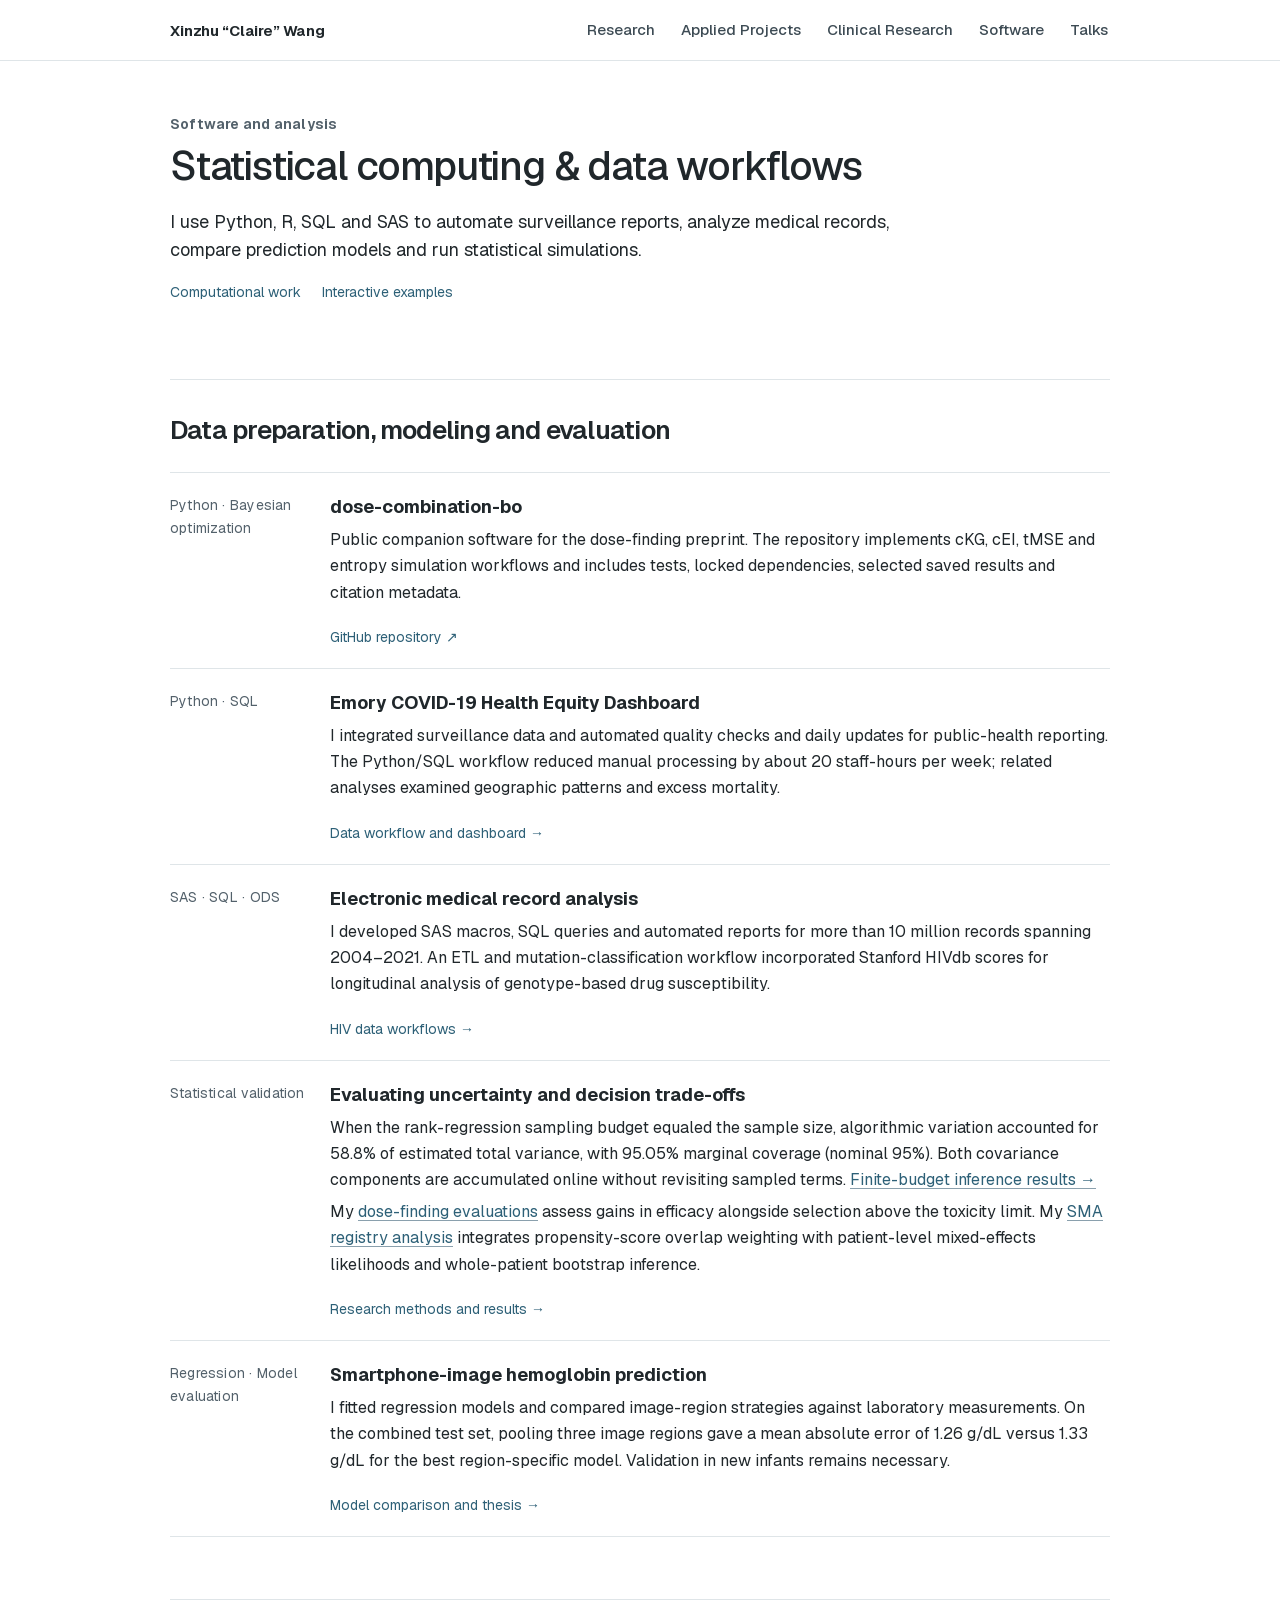
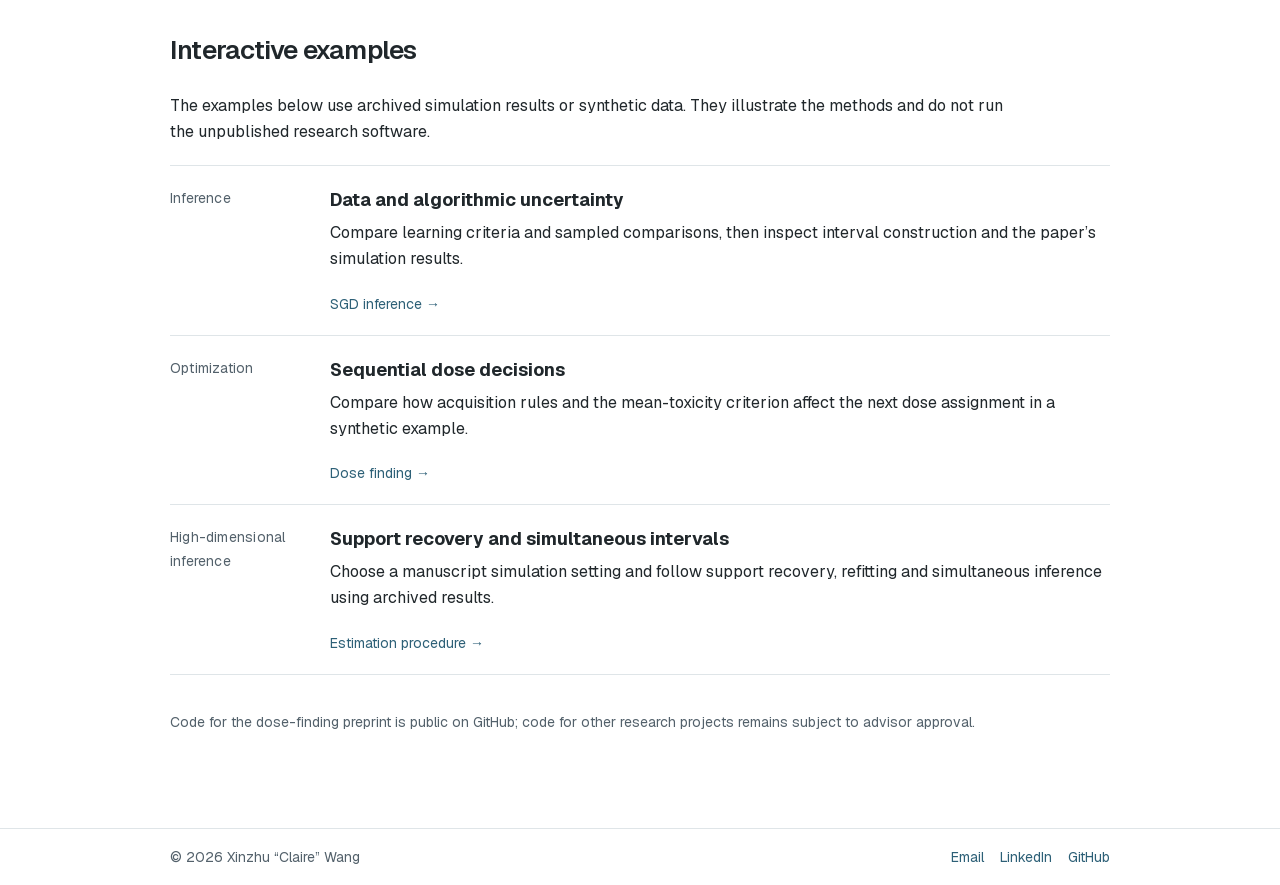
==== code/index.html @ f8a1f7a9 "Limit unpublished SMA page to public methods and clinical context" ====
<!DOCTYPE html><!-- Generated from claire-wang-portfolio. --><html lang="en"><head><meta charSet="utf-8"/><meta name="viewport" content="width=device-width, initial-scale=1"/><link rel="stylesheet" href="/_next/static/css/index.CleUNQ1E.css" data-rsc-css-href="/_next/static/css/index.CleUNQ1E.css" data-precedence="vite-rsc/importer-resources"/><link rel="modulepreload" fetchPriority="low" href="/_next/static/chunks/index-BdGzR8lv.js"/><script src="/_next/static/chunks/rolldown-runtime-C60lm6uB.js" type="module" async=""></script><script src="/_next/static/chunks/framework-BgSIrAUN.js" type="module" async=""></script><link rel="modulepreload" href="/_next/static/chunks/layout-segment-context-CLjcvvdc.js" crossorigin=""/><title>Statistical Computing &amp; Data Workflows | Xinzhu Claire Wang</title><meta name="description" content="Python/SQL data automation, simulation studies, predictive modeling and interactive research explanations by Xinzhu Wang (Claire)."/><meta name="keywords" content="statistical learning,computational statistics,uncertainty quantification,stochastic optimization,high-dimensional inference,data science"/><meta name="author" content="Xinzhu Claire Wang"/><link rel="author" href="https://clairexinzhuwang.github.io/"/><meta name="robots" content="index, follow"/><meta name="googlebot" content="index, follow"/><meta property="og:title" content="Statistical Computing &amp; Data Workflows | Xinzhu Claire Wang"/><meta property="og:description" content="Python/SQL data automation, simulation studies, predictive modeling and interactive research explanations by Xinzhu Wang (Claire)."/><meta name="twitter:card" content="summary"/><meta name="twitter:title" content="Statistical Computing &amp; Data Workflows | Xinzhu Claire Wang"/><meta name="twitter:description" content="Python/SQL data automation, simulation studies, predictive modeling and interactive research explanations by Xinzhu Wang (Claire)."/><link rel="canonical" href="https://clairexinzhuwang.github.io/code/"/><script>Object.assign(((self[Symbol.for("vinext.navigationRuntime")]??={bootstrap:{routeManifest:null},functions:{}}).bootstrap.rsc??={rsc:[]}),{params:{},nav:{"pathname":"/code","searchParams":[]}})</script><link rel="modulepreload" href="/_next/static/chunks/index-BdGzR8lv.js" />
<link rel="preload" href="/_next/static/_vinext_fonts/geist-8ac0455e797f/geist-98bbbccb.woff2" as="font" type="font/woff2" crossorigin />
<link rel="preload" href="/_next/static/_vinext_fonts/geist-mono-00e989178794/geist-mono-013b2f2f.woff2" as="font" type="font/woff2" crossorigin />
<style data-vinext-fonts>/* cyrillic-ext */
@font-face {
  font-family: 'Geist';
  font-style: normal;
  font-weight: 100 900;
  font-display: swap;
  src: url(/_next/static/_vinext_fonts/geist-8ac0455e797f/geist-ff2310f5.woff2) format('woff2');
  unicode-range: U+0460-052F, U+1C80-1C8A, U+20B4, U+2DE0-2DFF, U+A640-A69F, U+FE2E-FE2F;
}
/* cyrillic */
@font-face {
  font-family: 'Geist';
  font-style: normal;
  font-weight: 100 900;
  font-display: swap;
  src: url(/_next/static/_vinext_fonts/geist-8ac0455e797f/geist-875ccdd4.woff2) format('woff2');
  unicode-range: U+0301, U+0400-045F, U+0490-0491, U+04B0-04B1, U+2116;
}
/* vietnamese */
@font-face {
  font-family: 'Geist';
  font-style: normal;
  font-weight: 100 900;
  font-display: swap;
  src: url(/_next/static/_vinext_fonts/geist-8ac0455e797f/geist-52306abf.woff2) format('woff2');
  unicode-range: U+0102-0103, U+0110-0111, U+0128-0129, U+0168-0169, U+01A0-01A1, U+01AF-01B0, U+0300-0301, U+0303-0304, U+0308-0309, U+0323, U+0329, U+1EA0-1EF9, U+20AB;
}
/* latin-ext */
@font-face {
  font-family: 'Geist';
  font-style: normal;
  font-weight: 100 900;
  font-display: swap;
  src: url(/_next/static/_vinext_fonts/geist-8ac0455e797f/geist-001175b1.woff2) format('woff2');
  unicode-range: U+0100-02BA, U+02BD-02C5, U+02C7-02CC, U+02CE-02D7, U+02DD-02FF, U+0304, U+0308, U+0329, U+1D00-1DBF, U+1E00-1E9F, U+1EF2-1EFF, U+2020, U+20A0-20AB, U+20AD-20C0, U+2113, U+2C60-2C7F, U+A720-A7FF;
}
/* latin */
@font-face {
  font-family: 'Geist';
  font-style: normal;
  font-weight: 100 900;
  font-display: swap;
  src: url(/_next/static/_vinext_fonts/geist-8ac0455e797f/geist-98bbbccb.woff2) format('woff2');
  unicode-range: U+0000-00FF, U+0131, U+0152-0153, U+02BB-02BC, U+02C6, U+02DA, U+02DC, U+0304, U+0308, U+0329, U+2000-206F, U+20AC, U+2122, U+2191, U+2193, U+2212, U+2215, U+FEFF, U+FFFD;
}

@font-face {
  font-family: 'Geist Fallback';
  src: local("Arial");
  ascent-override: 95.94%;
  descent-override: 28.16%;
  line-gap-override: 0.00%;
  size-adjust: 104.76%;
}

.__font_geist_19ysh9d { font-family: 'Geist', 'Geist Fallback'; font-style: normal; }

.__variable_geist_19ysh9d { --font-geist-sans: 'Geist', 'Geist Fallback'; }

/* cyrillic-ext */
@font-face {
  font-family: 'Geist Mono';
  font-style: normal;
  font-weight: 100 900;
  font-display: swap;
  src: url(/_next/static/_vinext_fonts/geist-mono-00e989178794/geist-mono-f6b33328.woff2) format('woff2');
  unicode-range: U+0460-052F, U+1C80-1C8A, U+20B4, U+2DE0-2DFF, U+A640-A69F, U+FE2E-FE2F;
}
/* cyrillic */
@font-face {
  font-family: 'Geist Mono';
  font-style: normal;
  font-weight: 100 900;
  font-display: swap;
  src: url(/_next/static/_vinext_fonts/geist-mono-00e989178794/geist-mono-44e03052.woff2) format('woff2');
  unicode-range: U+0301, U+0400-045F, U+0490-0491, U+04B0-04B1, U+2116;
}
/* symbols2 */
@font-face {
  font-family: 'Geist Mono';
  font-style: normal;
  font-weight: 100 900;
  font-display: swap;
  src: url(/_next/static/_vinext_fonts/geist-mono-00e989178794/geist-mono-0638449e.woff2) format('woff2');
  unicode-range: U+2000-2001, U+2004-2008, U+200A, U+23B8-23BD, U+2500-259F;
}
/* vietnamese */
@font-face {
  font-family: 'Geist Mono';
  font-style: normal;
  font-weight: 100 900;
  font-display: swap;
  src: url(/_next/static/_vinext_fonts/geist-mono-00e989178794/geist-mono-971fb274.woff2) format('woff2');
  unicode-range: U+0102-0103, U+0110-0111, U+0128-0129, U+0168-0169, U+01A0-01A1, U+01AF-01B0, U+0300-0301, U+0303-0304, U+0308-0309, U+0323, U+0329, U+1EA0-1EF9, U+20AB;
}
/* latin-ext */
@font-face {
  font-family: 'Geist Mono';
  font-style: normal;
  font-weight: 100 900;
  font-display: swap;
  src: url(/_next/static/_vinext_fonts/geist-mono-00e989178794/geist-mono-44745446.woff2) format('woff2');
  unicode-range: U+0100-02BA, U+02BD-02C5, U+02C7-02CC, U+02CE-02D7, U+02DD-02FF, U+0304, U+0308, U+0329, U+1D00-1DBF, U+1E00-1E9F, U+1EF2-1EFF, U+2020, U+20A0-20AB, U+20AD-20C0, U+2113, U+2C60-2C7F, U+A720-A7FF;
}
/* latin */
@font-face {
  font-family: 'Geist Mono';
  font-style: normal;
  font-weight: 100 900;
  font-display: swap;
  src: url(/_next/static/_vinext_fonts/geist-mono-00e989178794/geist-mono-013b2f2f.woff2) format('woff2');
  unicode-range: U+0000-00FF, U+0131, U+0152-0153, U+02BB-02BC, U+02C6, U+02DA, U+02DC, U+0304, U+0308, U+0329, U+2000-206F, U+20AC, U+2122, U+2191, U+2193, U+2212, U+2215, U+FEFF, U+FFFD;
}

@font-face {
  font-family: 'Geist Mono Fallback';
  src: local("Arial");
  ascent-override: 74.67%;
  descent-override: 21.92%;
  line-gap-override: 0.00%;
  size-adjust: 134.59%;
}

.__font_geist_mono_1001rt9 { font-family: 'Geist Mono', 'Geist Mono Fallback'; font-style: normal; }

.__variable_geist_mono_1001rt9 { --font-geist-mono: 'Geist Mono', 'Geist Mono Fallback'; }
</style>
</head><body class="__variable_geist_19ysh9d __variable_geist_mono_1001rt9 antialiased"><header class="site-header"><div class="header-inner"><a class="site-name" href="/" aria-label="Xinzhu Claire Wang, home">Xinzhu “Claire” Wang</a><nav class="desktop-nav" aria-label="Primary navigation"><a href="/research">Research</a><a href="/product">Applied Projects</a><a href="/health">Clinical Research</a><a href="/code">Software</a><a href="/talks">Talks</a></nav><details class="mobile-menu"><summary>Menu</summary><nav aria-label="Mobile navigation"><a href="/research">Research</a><a href="/product">Applied Projects</a><a href="/health">Clinical Research</a><a href="/code">Software</a><a href="/talks">Talks</a></nav></details></div></header><main class="page software-page"><header class="page-intro"><p class="eyebrow">Software and analysis</p><h1>Statistical computing &amp; data workflows</h1><div class="page-deck"><p>I use Python, R, SQL and SAS to automate surveillance reports, analyze medical records, compare prediction models and run statistical simulations.</p><div class="inline-links"><a href="#computational-work">Computational work</a><a href="#interactive-research">Interactive examples</a></div></div></header><section class="section" id="computational-work"><div class="section-heading"><div><h2>Data preparation, modeling and evaluation</h2></div></div><div class="artifact-list"><article class="artifact-item"><p class="artifact-type">Python · Bayesian optimization</p><div><h3>dose-combination-bo</h3><p>Public companion software for the dose-finding preprint. The repository implements cKG, cEI, tMSE and entropy simulation workflows and includes tests, locked dependencies, selected saved results and citation metadata.</p></div><a href="https://github.com/clairexinzhuwang/dose-combination-bo" target="_blank" rel="noreferrer">GitHub repository ↗</a></article><article class="artifact-item"><p class="artifact-type">Python · SQL</p><div><h3>Emory COVID-19 Health Equity Dashboard</h3><p>I integrated surveillance data and automated quality checks and daily updates for public-health reporting. The Python/SQL workflow reduced manual processing by about 20 staff-hours per week; related analyses examined geographic patterns and excess mortality.</p></div><a href="/product#data-workflows">Data workflow and dashboard →</a></article><article class="artifact-item"><p class="artifact-type">SAS · SQL · ODS</p><div><h3>Electronic medical record analysis</h3><p>I developed SAS macros, SQL queries and automated reports for more than 10 million records spanning 2004–2021. An ETL and mutation-classification workflow incorporated Stanford HIVdb scores for longitudinal analysis of genotype-based drug susceptibility.</p></div><a href="/product#hiv-records">HIV data workflows →</a></article><article class="artifact-item"><p class="artifact-type">Statistical validation</p><div><h3>Evaluating uncertainty and decision trade-offs</h3><p>When the rank-regression sampling budget equaled the sample size, algorithmic variation accounted for 58.8% of estimated total variance, with 95.05% marginal coverage (nominal 95%). Both covariance components are accumulated online without revisiting sampled terms. <a href="/research/computation-aware-inference#budget-results">Finite-budget inference results →</a></p><p>My <a href="/research/bayesian-dose-finding">dose-finding evaluations</a> assess gains in efficacy alongside selection above the toxicity limit. My <a href="/research/sma-treatment-comparisons">SMA registry analysis</a> integrates propensity-score overlap weighting with patient-level mixed-effects likelihoods and whole-patient bootstrap inference.</p></div><a href="/research">Research methods and results →</a></article><article class="artifact-item"><p class="artifact-type">Regression · Model evaluation</p><div><h3>Smartphone-image hemoglobin prediction</h3><p>I fitted regression models and compared image-region strategies against laboratory measurements. On the combined test set, pooling three image regions gave a mean absolute error of 1.26 g/dL versus 1.33 g/dL for the best region-specific model. Validation in new infants remains necessary.</p></div><a href="/product#modeling">Model comparison and thesis →</a></article></div></section><section class="section" id="interactive-research"><div class="section-heading"><div><h2>Interactive examples</h2></div></div><p>The examples below use archived simulation results or synthetic data. They illustrate the methods and do not run the unpublished research software.</p><div class="artifact-list"><article class="artifact-item"><p class="artifact-type">Inference</p><div><h3>Data and algorithmic uncertainty</h3><p>Compare learning criteria and sampled comparisons, then inspect interval construction and the paper’s simulation results.</p></div><a href="/research/computation-aware-inference#walkthrough">SGD inference →</a></article><article class="artifact-item"><p class="artifact-type">Optimization</p><div><h3>Sequential dose decisions</h3><p>Compare how acquisition rules and the mean-toxicity criterion affect the next dose assignment in a synthetic example.</p></div><a href="/research/bayesian-dose-finding#decisions">Dose finding →</a></article><article class="artifact-item"><p class="artifact-type">High-dimensional inference</p><div><h3>Support recovery and simultaneous intervals</h3><p>Choose a manuscript simulation setting and follow support recovery, refitting and simultaneous inference using archived results.</p></div><a href="/research/high-dimensional-inference#walkthrough">Estimation procedure →</a></article></div></section><p class="availability-note">Code for the dose-finding preprint is public on GitHub; code for other research projects remains subject to advisor approval.</p></main><footer><div class="footer-inner"><span>© 2026 Xinzhu “Claire” Wang</span><span class="footer-links"><a href="mailto:xinzhu_wang@urmc.rochester.edu">Email</a><a href="https://www.linkedin.com/in/xinzhu-w-961035158/" target="_blank" rel="noreferrer">LinkedIn</a><a href="https://github.com/clairexinzhuwang" target="_blank" rel="noreferrer">GitHub</a></span></div></footer><script type="module" src="/_next/static/chunks/index-BdGzR8lv.js" id="_R_" async=""></script><script>((self[Symbol.for("vinext.navigationRuntime")]??={bootstrap:{routeManifest:null},functions:{}}).bootstrap.rsc??={rsc:[]}).rsc.push("2:I[\"8c0f216c4604\",[],\"Children\",1]\n")</script><script>((self[Symbol.for("vinext.navigationRuntime")]??={bootstrap:{routeManifest:null},functions:{}}).bootstrap.rsc??={rsc:[]}).rsc.push("3:I[\"593f344dc510\",[],\"GlobalErrorBoundary\",1]\n")</script><script>((self[Symbol.for("vinext.navigationRuntime")]??={bootstrap:{routeManifest:null},functions:{}}).bootstrap.rsc??={rsc:[]}).rsc.push("4:I[\"0b874ad30386\",[],\"default\",1]\n")</script><script>((self[Symbol.for("vinext.navigationRuntime")]??={bootstrap:{routeManifest:null},functions:{}}).bootstrap.rsc??={rsc:[]}).rsc.push("5:I[\"593f344dc510\",[],\"ErrorBoundary\",1]\n")</script><script>((self[Symbol.for("vinext.navigationRuntime")]??={bootstrap:{routeManifest:null},functions:{}}).bootstrap.rsc??={rsc:[]}).rsc.push("6:I[\"15c18cfaeeff\",[],\"LayoutSegmentProvider\",1]\n")</script><script>((self[Symbol.for("vinext.navigationRuntime")]??={bootstrap:{routeManifest:null},functions:{}}).bootstrap.rsc??={rsc:[]}).rsc.push("7:I[\"8c0f216c4604\",[],\"Slot\",1]\n")</script><script>((self[Symbol.for("vinext.navigationRuntime")]??={bootstrap:{routeManifest:null},functions:{}}).bootstrap.rsc??={rsc:[]}).rsc.push("8:I[\"9276801271d6\",[],\"AppRouterScrollTarget\",1]\n")</script><script>((self[Symbol.for("vinext.navigationRuntime")]??={bootstrap:{routeManifest:null},functions:{}}).bootstrap.rsc??={rsc:[]}).rsc.push("9:I[\"593f344dc510\",[],\"RedirectBoundary\",1]\n")</script><script>((self[Symbol.for("vinext.navigationRuntime")]??={bootstrap:{routeManifest:null},functions:{}}).bootstrap.rsc??={rsc:[]}).rsc.push(":HL[\"/_next/static/css/index.CleUNQ1E.css\",\"style\"     ]\n")</script><script>((self[Symbol.for("vinext.navigationRuntime")]??={bootstrap:{routeManifest:null},functions:{}}).bootstrap.rsc??={rsc:[]}).rsc.push("0:{\"__route\":\"route:/code\",\"__interceptionContext\":null,\"__layoutIds\":[\"layout:/\"],\"__rootLayout\":\"/\",\"__sourcePage\":\"/code/page\",\"page:/code\":\"$L1\",\"layout:/\":[[[[\"$\",\"link\",\"css:/_next/static/css/index.CleUNQ1E.css\",{\"rel\":\"stylesheet\",\"precedence\":\"vite-rsc/importer-resources\",\"href\":\"/_next/static/css/index.CleUNQ1E.css\",\"data-rsc-css-href\":\"/_next/static/css/index.CleUNQ1E.css\"}],\"$undefined\"],[\"$\",\"html\",null,{\"lang\":\"en\",\"children\":[\"$\",\"body\",null,{\"className\":\"__variable_geist_19ysh9d __variable_geist_mono_1001rt9 antialiased\",\"children\":[[\"$\",\"header\",null,{\"className\":\"site-header\",\"children\":[\"$\",\"div\",null,{\"className\":\"header-inner\",\"children\":[[\"$\",\"a\",null,{\"className\":\"site-name\",\"href\":\"/\",\"aria-label\":\"Xinzhu Claire Wang, home\",\"children\":\"Xinzhu “Claire” Wang\"}],[\"$\",\"nav\",null,{\"className\":\"desktop-nav\",\"aria-label\":\"Primary navigation\",\"children\":[[\"$\",\"a\",\"/research\",{\"href\":\"/research\",\"children\":\"Research\"}],[\"$\",\"a\",\"/product\",{\"href\":\"/product\",\"children\":\"Applied Projects\"}],[\"$\",\"a\",\"/health\",{\"href\":\"/health\",\"children\":\"Clinical Research\"}],[\"$\",\"a\",\"/code\",{\"href\":\"/code\",\"children\":\"Software\"}],[\"$\",\"a\",\"/talks\",{\"href\":\"/talks\",\"children\":\"Talks\"}]]}],[\"$\",\"details\",null,{\"className\":\"mobile-menu\",\"children\":[[\"$\",\"summary\",null,{\"children\":\"Menu\"}],[\"$\",\"nav\",null,{\"aria-label\":\"Mobile navigation\",\"children\":[[\"$\",\"a\",\"/research\",{\"href\":\"/research\",\"children\":\"Research\"}],[\"$\",\"a\",\"/product\",{\"href\":\"/product\",\"children\":\"Applied Projects\"}],[\"$\",\"a\",\"/health\",{\"href\":\"/health\",\"children\":\"Clinical Research\"}],[\"$\",\"a\",\"/code\",{\"href\":\"/code\",\"children\":\"Software\"}],[\"$\",\"a\",\"/talks\",{\"href\":\"/talks\",\"children\":\"Talks\"}]]}]]}]]}]}],[\"$\",\"$L2\",null,{}],[\"$\",\"footer\",null,{\"children\":[\"$\",\"div\",null,{\"className\":\"footer-inner\",\"children\":[[\"$\",\"span\",null,{\"children\":\"© 2026 Xinzhu “Claire” Wang\"}],[\"$\",\"span\",null,{\"className\":\"footer-links\",\"children\":[[\"$\",\"a\",null,{\"href\":\"mailto:xinzhu_wang@urmc.rochester.edu\",\"children\":\"Email\"}],[\"$\",\"a\",null,{\"href\":\"https://www.linkedin.com/in/xinzhu-w-961035158/\",\"target\":\"_blank\",\"rel\":\"noreferrer\",\"children\":\"LinkedIn\"}],[\"$\",\"a\",null,{\"href\":\"https://github.com/clairexinzhuwang\",\"target\":\"_blank\",\"rel\":\"noreferrer\",\"children\":\"GitHub\"}]]}]]}]}]]}]}]],null],\"route:/code\":[[[\"$\",\"meta\",null,{\"charSet\":\"utf-8\"}],[[\"$\",\"title\",\"0\",{\"children\":\"Statistical Computing \u0026 Data Workflows | Xinzhu Claire Wang\"}],[\"$\",\"meta\",\"1\",{\"name\":\"description\",\"content\":\"Python/SQL data automation, simulation studies, predictive modeling and interactive research explanations by Xinzhu Wang (Claire).\"}],[\"$\",\"meta\",\"2\",{\"name\":\"keywords\",\"content\":\"statistical learning,computational statistics,uncertainty quantification,stochastic optimization,high-dimensional inference,data science\"}],[\"$\",\"meta\",\"3\",{\"name\":\"author\",\"content\":\"Xinzhu Claire Wang\"}],[\"$\",\"link\",\"4\",{\"rel\":\"author\",\"href\":\"https://clairexinzhuwang.github.io/\"}],[\"$\",\"meta\",\"5\",{\"name\":\"robots\",\"content\":\"index, follow\"}],[\"$\",\"meta\",\"6\",{\"name\":\"googlebot\",\"content\":\"index, follow\"}],[\"$\",\"meta\",\"7\",{\"property\":\"og:title\",\"content\":\"Statistical Computing \u0026 Data Workflows | Xinzhu Claire Wang\"}],[\"$\",\"meta\",\"8\",{\"property\":\"og:description\",\"content\":\"Python/SQL data automation, simulation studies, predictive modeling and interactive research explanations by Xinzhu Wang (Claire).\"}],[\"$\",\"meta\",\"9\",{\"name\":\"twitter:card\",\"content\":\"summary\"}],[\"$\",\"meta\",\"10\",{\"name\":\"twitter:title\",\"content\":\"Statistical Computing \u0026 Data Workflows | Xinzhu Claire Wang\"}],[\"$\",\"meta\",\"11\",{\"name\":\"twitter:description\",\"content\":\"Python/SQL data automation, simulation studies, predictive modeling and interactive research explanations by Xinzhu Wang (Claire).\"}],[\"$\",\"link\",\"12\",{\"rel\":\"canonical\",\"href\":\"https://clairexinzhuwang.github.io/code/\"}]],[[\"$\",\"meta\",\"0\",{\"name\":\"viewport\",\"content\":\"width=device-width, initial-scale=1\"}]]],[\"$\",\"$L3\",null,{\"fallback\":\"$4\",\"children\":[\"$\",\"$L5\",null,{\"fallback\":\"$4\",\"children\":[\"$\",\"$L6\",null,{\"providerId\":\"layout:/\",\"segmentMap\":{\"children\":[\"code\"]},\"children\":[\"$\",\"$L7\",null,{\"id\":\"layout:/\",\"parallelSlots\":\"$undefined\",\"children\":[\"$\",\"$L8\",null,{\"children\":[\"$\",\"$L9\",null,{\"children\":[[\"$\",\"$L6\",null,{\"providerId\":\"page:/code\",\"segmentMap\":{\"children\":[\"__PAGE__\"]},\"children\":[\"$\",\"$L7\",null,{\"id\":\"page:/code\"}]}],null]}]}]}]}]}]}],null,null],\"__layoutFlags\":{\"layout:/\":\"s\"},\"__artifactCompatibility\":{\"schemaVersion\":1,\"graphVersion\":\"app-route-graph:4015fc74f58d3a1f\",\"deploymentVersion\":\"8379e144-f6eb-474f-819b-121df7811d24\",\"appElementsSchemaVersion\":1,\"rscPayloadSchemaVersion\":1,\"rootBoundaryId\":\"/\",\"renderEpoch\":null},\"__renderObservation\":{\"schemaVersion\":1,\"output\":{\"kind\":\"app-rsc\",\"mountedSlotsFingerprint\":null,\"renderEpoch\":null,\"rootBoundaryId\":\"/\",\"routeId\":\"route:/code\"},\"completeness\":\"partial\",\"boundaryOutcome\":{\"kind\":\"unknown\"},\"requestApis\":[{\"kind\":\"connection\",\"status\":\"unknown\"},{\"kind\":\"cookies\",\"status\":\"unknown\"},{\"kind\":\"draftMode\",\"status\":\"unknown\"},{\"kind\":\"headers\",\"status\":\"unknown\"},{\"kind\":\"params\",\"status\":\"unknown\"},{\"kind\":\"searchParams\",\"status\":\"unknown\"}],\"dynamicFetches\":[],\"cacheTags\":[\"/code\",\"_N_T_/code\",\"_N_T_/code/layout\",\"_N_T_/code/page\",\"_N_T_/layout\"],\"pathTags\":[\"/code\"],\"cacheability\":\"unknown\",\"downgrade\":{\"target\":\"freshRender\",\"reasons\":[{\"code\":\"CP_DOWNGRADE_CACHEABILITY_UNKNOWN\",\"target\":\"freshRender\"},{\"code\":\"CP_DOWNGRADE_INCOMPLETE_OBSERVATION\",\"completeness\":\"partial\",\"target\":\"freshRender\"},{\"code\":\"CP_DOWNGRADE_UNKNOWN_REQUEST_API\",\"requestApi\":\"connection\",\"target\":\"freshRender\"},{\"code\":\"CP_DOWNGRADE_UNKNOWN_REQUEST_API\",\"requestApi\":\"cookies\",\"target\":\"freshRender\"},{\"code\":\"CP_DOWNGRADE_UNKNOWN_REQUEST_API\",\"requestApi\":\"draftMode\",\"target\":\"freshRender\"},{\"code\":\"CP_DOWNGRADE_UNKNOWN_REQUEST_API\",\"requestApi\":\"headers\",\"target\":\"freshRender\"},{\"code\":\"CP_DOWNGRADE_UNKNOWN_REQUEST_API\",\"requestApi\":\"params\",\"target\":\"freshRender\"},{\"code\":\"CP_DOWNGRADE_UNKNOWN_REQUEST_API\",\"requestApi\":\"searchParams\",\"target\":\"freshRender\"}],\"fallback\":{\"kind\":\"breakerFallback\",\"code\":\"CP_PRIVATE_DYNAMIC_DOWNGRADE\",\"mode\":\"renderFresh\",\"scope\":\"affectedOutput\",\"fields\":{\"reasonCodes\":[\"CP_DOWNGRADE_CACHEABILITY_UNKNOWN\",\"CP_DOWNGRADE_INCOMPLETE_OBSERVATION\",\"CP_DOWNGRADE_UNKNOWN_REQUEST_API\",\"CP_DOWNGRADE_UNKNOWN_REQUEST_API\",\"CP_DOWNGRADE_UNKNOWN_REQUEST_API\",\"CP_DOWNGRADE_UNKNOWN_REQUEST_API\",\"CP_DOWNGRADE_UNKNOWN_REQUEST_API\",\"CP_DOWNGRADE_UNKNOWN_REQUEST_API\"],\"target\":\"freshRender\"}},\"isPublicCacheCandidate\":false}}}\n")</script><script>((self[Symbol.for("vinext.navigationRuntime")]??={bootstrap:{routeManifest:null},functions:{}}).bootstrap.rsc??={rsc:[]}).rsc.push("1:[\"$\",\"main\",null,{\"className\":\"page software-page\",\"children\":[[\"$\",\"header\",null,{\"className\":\"page-intro\",\"children\":[[\"$\",\"p\",null,{\"className\":\"eyebrow\",\"children\":\"Software and analysis\"}],[\"$\",\"h1\",null,{\"children\":\"Statistical computing \u0026 data workflows\"}],[\"$\",\"div\",null,{\"className\":\"page-deck\",\"children\":[[\"$\",\"p\",null,{\"children\":\"I use Python, R, SQL and SAS to automate surveillance reports, analyze medical records, compare prediction models and run statistical simulations.\"}],[\"$\",\"div\",null,{\"className\":\"inline-links\",\"children\":[[\"$\",\"a\",null,{\"href\":\"#computational-work\",\"children\":\"Computational work\"}],[\"$\",\"a\",null,{\"href\":\"#interactive-research\",\"children\":\"Interactive examples\"}]]}]]}]]}],[\"$\",\"section\",null,{\"className\":\"section\",\"id\":\"computational-work\",\"children\":[[\"$\",\"div\",null,{\"className\":\"section-heading\",\"children\":[[\"$\",\"div\",null,{\"children\":[null,[\"$\",\"h2\",null,{\"children\":\"Data preparation, modeling and evaluation\"}]]}],null]}],[\"$\",\"div\",null,{\"className\":\"artifact-list\",\"children\":[[\"$\",\"article\",null,{\"className\":\"artifact-item\",\"children\":[[\"$\",\"p\",null,{\"className\":\"artifact-type\",\"children\":\"Python · Bayesian optimization\"}],[\"$\",\"div\",null,{\"children\":[[\"$\",\"h3\",null,{\"children\":\"dose-combination-bo\"}],[\"$\",\"p\",null,{\"children\":\"Public companion software for the dose-finding preprint. The repository implements cKG, cEI, tMSE and entropy simulation workflows and includes tests, locked dependencies, selected saved results and citation metadata.\"}]]}],[\"$\",\"a\",null,{\"href\":\"https://github.com/clairexinzhuwang/dose-combination-bo\",\"target\":\"_blank\",\"rel\":\"noreferrer\",\"children\":\"GitHub repository ↗\"}]]}],[\"$\",\"article\",null,{\"className\":\"artifact-item\",\"children\":[[\"$\",\"p\",null,{\"className\":\"artifact-type\",\"children\":\"Python · SQL\"}],[\"$\",\"div\",null,{\"children\":[[\"$\",\"h3\",null,{\"children\":\"Emory COVID-19 Health Equity Dashboard\"}],[\"$\",\"p\",null,{\"children\":\"I integrated surveillance data and automated quality checks and daily updates for public-health reporting. The Python/SQL workflow reduced manual processing by about 20 staff-hours per week; related analyses examined geographic patterns and excess mortality.\"}]]}],[\"$\",\"a\",null,{\"href\":\"/product#data-workflows\",\"children\":\"Data workflow and dashboard →\"}]]}],[\"$\",\"article\",null,{\"className\":\"artifact-item\",\"children\":[[\"$\",\"p\",null,{\"className\":\"artifact-type\",\"children\":\"SAS · SQL · ODS\"}],[\"$\",\"div\",null,{\"children\":[[\"$\",\"h3\",null,{\"children\":\"Electronic medical record analysis\"}],[\"$\",\"p\",null,{\"children\":\"I developed SAS macros, SQL queries and automated reports for more than 10 million records spanning 2004–2021. An ETL and mutation-classification workflow incorporated Stanford HIVdb scores for longitudinal analysis of genotype-based drug susceptibility.\"}]]}],[\"$\",\"a\",null,{\"href\":\"/product#hiv-records\",\"children\":\"HIV data workflows →\"}]]}],[\"$\",\"article\",null,{\"className\":\"artifact-item\",\"children\":[[\"$\",\"p\",null,{\"className\":\"artifact-type\",\"children\":\"Statistical validation\"}],[\"$\",\"div\",null,{\"children\":[[\"$\",\"h3\",null,{\"children\":\"Evaluating uncertainty and decision trade-offs\"}],[\"$\",\"p\",null,{\"children\":[\"When the rank-regression sampling budget equaled the sample size, algorithmic variation accounted for 58.8% of estimated total variance, with 95.05% marginal coverage (nominal 95%). Both covariance components are accumulated online without revisiting sampled terms. \",[\"$\",\"a\",null,{\"href\":\"/research/computation-aware-inference#budget-results\",\"children\":\"Finite-budget inference results →\"}]]}],[\"$\",\"p\",null,{\"children\":[\"My \",[\"$\",\"a\",null,{\"href\":\"/research/bayesian-dose-finding\",\"children\":\"dose-finding evaluations\"}],\" assess gains in efficacy alongside selection above the toxicity limit. My \",[\"$\",\"a\",null,{\"href\":\"/research/sma-treatment-comparisons\",\"children\":\"SMA registry analysis\"}],\" integrates propensity-score overlap weighting with patient-level mixed-effects likelihoods and whole-patient bootstrap inference.\"]}]]}],[\"$\",\"a\",null,{\"href\":\"/research\",\"children\":\"Research methods and results →\"}]]}],\"$La\"]}]]}],\"$Lb\",\"$Lc\"]}]\n")</script><script>((self[Symbol.for("vinext.navigationRuntime")]??={bootstrap:{routeManifest:null},functions:{}}).bootstrap.rsc??={rsc:[]}).rsc.push("a:[\"$\",\"article\",null,{\"className\":\"artifact-item\",\"children\":[[\"$\",\"p\",null,{\"className\":\"artifact-type\",\"children\":\"Regression · Model evaluation\"}],[\"$\",\"div\",null,{\"children\":[[\"$\",\"h3\",null,{\"children\":\"Smartphone-image hemoglobin prediction\"}],[\"$\",\"p\",null,{\"children\":\"I fitted regression models and compared image-region strategies against laboratory measurements. On the combined test set, pooling three image regions gave a mean absolute error of 1.26 g/dL versus 1.33 g/dL for the best region-specific model. Validation in new infants remains necessary.\"}]]}],[\"$\",\"a\",null,{\"href\":\"/product#modeling\",\"children\":\"Model comparison and thesis →\"}]]}]\n")</script><script>((self[Symbol.for("vinext.navigationRuntime")]??={bootstrap:{routeManifest:null},functions:{}}).bootstrap.rsc??={rsc:[]}).rsc.push("b:[\"$\",\"section\",null,{\"className\":\"section\",\"id\":\"interactive-research\",\"children\":[[\"$\",\"div\",null,{\"className\":\"section-heading\",\"children\":[[\"$\",\"div\",null,{\"children\":[null,[\"$\",\"h2\",null,{\"children\":\"Interactive examples\"}]]}],null]}],[\"$\",\"p\",null,{\"children\":\"The examples below use archived simulation results or synthetic data. They illustrate the methods and do not run the unpublished research software.\"}],[\"$\",\"div\",null,{\"className\":\"artifact-list\",\"children\":[[\"$\",\"article\",null,{\"className\":\"artifact-item\",\"children\":[[\"$\",\"p\",null,{\"className\":\"artifact-type\",\"children\":\"Inference\"}],[\"$\",\"div\",null,{\"children\":[[\"$\",\"h3\",null,{\"children\":\"Data and algorithmic uncertainty\"}],[\"$\",\"p\",null,{\"children\":\"Compare learning criteria and sampled comparisons, then inspect interval construction and the paper’s simulation results.\"}]]}],[\"$\",\"a\",null,{\"href\":\"/research/computation-aware-inference#walkthrough\",\"children\":\"SGD inference →\"}]]}],[\"$\",\"article\",null,{\"className\":\"artifact-item\",\"children\":[[\"$\",\"p\",null,{\"className\":\"artifact-type\",\"children\":\"Optimization\"}],[\"$\",\"div\",null,{\"children\":[[\"$\",\"h3\",null,{\"children\":\"Sequential dose decisions\"}],[\"$\",\"p\",null,{\"children\":\"Compare how acquisition rules and the mean-toxicity criterion affect the next dose assignment in a synthetic example.\"}]]}],[\"$\",\"a\",null,{\"href\":\"/research/bayesian-dose-finding#decisions\",\"children\":\"Dose finding →\"}]]}],[\"$\",\"article\",null,{\"className\":\"artifact-item\",\"children\":[[\"$\",\"p\",null,{\"className\":\"artifact-type\",\"children\":\"High-dimensional inference\"}],[\"$\",\"div\",null,{\"children\":[[\"$\",\"h3\",null,{\"children\":\"Support recovery and simultaneous intervals\"}],[\"$\",\"p\",null,{\"children\":\"Choose a manuscript simulation setting and follow support recovery, refitting and simultaneous inference using archived results.\"}]]}],[\"$\",\"a\",null,{\"href\":\"/research/high-dimensional-inference#walkthrough\",\"children\":\"Estimation procedure →\"}]]}]]}]]}]\n")</script><script>((self[Symbol.for("vinext.navigationRuntime")]??={bootstrap:{routeManifest:null},functions:{}}).bootstrap.rsc??={rsc:[]}).rsc.push("c:[\"$\",\"p\",null,{\"className\":\"availability-note\",\"children\":\"Code for the dose-finding preprint is public on GitHub; code for other research projects remains subject to advisor approval.\"}]\n")</script><script>Object.assign(((self[Symbol.for("vinext.navigationRuntime")]??={bootstrap:{routeManifest:null},functions:{}}).bootstrap.rsc??={rsc:[]}),{"initialCacheKind":"static"});((self[Symbol.for("vinext.navigationRuntime")]??={bootstrap:{routeManifest:null},functions:{}}).bootstrap.rsc??={rsc:[]}).done=true</script></body></html>
---- _next/static/css/index.CleUNQ1E.css ----
@font-face{font-display:block;font-family:KaTeX_AMS;font-style:normal;font-weight:400;src:url(/_next/static/media/KaTeX_AMS-Regular.BQhdFMY1.woff2)format("woff2"),url(/_next/static/media/KaTeX_AMS-Regular.DMm9YOAa.woff)format("woff"),url(/_next/static/media/KaTeX_AMS-Regular.DRggAlZN.ttf)format("truetype")}@font-face{font-display:block;font-family:KaTeX_Caligraphic;font-style:normal;font-weight:700;src:url(/_next/static/media/KaTeX_Caligraphic-Bold.Dq_IR9rO.woff2)format("woff2"),url(/_next/static/media/KaTeX_Caligraphic-Bold.BEiXGLvX.woff)format("woff"),url(/_next/static/media/KaTeX_Caligraphic-Bold.ATXxdsX0.ttf)format("truetype")}@font-face{font-display:block;font-family:KaTeX_Caligraphic;font-style:normal;font-weight:400;src:url(/_next/static/media/KaTeX_Caligraphic-Regular.Di6jR-x-.woff2)format("woff2"),url(/_next/static/media/KaTeX_Caligraphic-Regular.CTRA-rTL.woff)format("woff"),url(/_next/static/media/KaTeX_Caligraphic-Regular.wX97UBjC.ttf)format("truetype")}@font-face{font-display:block;font-family:KaTeX_Fraktur;font-style:normal;font-weight:700;src:url(/_next/static/media/KaTeX_Fraktur-Bold.CL6g_b3V.woff2)format("woff2"),url(/_next/static/media/KaTeX_Fraktur-Bold.BsDP51OF.woff)format("woff"),url(/_next/static/media/KaTeX_Fraktur-Bold.BdnERNNW.ttf)format("truetype")}@font-face{font-display:block;font-family:KaTeX_Fraktur;font-style:normal;font-weight:400;src:url(/_next/static/media/KaTeX_Fraktur-Regular.CTYiF6lA.woff2)format("woff2"),url(/_next/static/media/KaTeX_Fraktur-Regular.Dxdc4cR9.woff)format("woff"),url(/_next/static/media/KaTeX_Fraktur-Regular.CB_wures.ttf)format("truetype")}@font-face{font-display:block;font-family:KaTeX_Main;font-style:normal;font-weight:700;src:url(/_next/static/media/KaTeX_Main-Bold.Cx986IdX.woff2)format("woff2"),url(/_next/static/media/KaTeX_Main-Bold.Jm3AIy58.woff)format("woff"),url(/_next/static/media/KaTeX_Main-Bold.waoOVXN0.ttf)format("truetype")}@font-face{font-display:block;font-family:KaTeX_Main;font-style:italic;font-weight:700;src:url(/_next/static/media/KaTeX_Main-BoldItalic.DxDJ3AOS.woff2)format("woff2"),url(/_next/static/media/KaTeX_Main-BoldItalic.SpSLRI95.woff)format("woff"),url(/_next/static/media/KaTeX_Main-BoldItalic.DzxPMmG6.ttf)format("truetype")}@font-face{font-display:block;font-family:KaTeX_Main;font-style:italic;font-weight:400;src:url(/_next/static/media/KaTeX_Main-Italic.NWA7e6Wa.woff2)format("woff2"),url(/_next/static/media/KaTeX_Main-Italic.BMLOBm91.woff)format("woff"),url(/_next/static/media/KaTeX_Main-Italic.3WenGoN9.ttf)format("truetype")}@font-face{font-display:block;font-family:KaTeX_Main;font-style:normal;font-weight:400;src:url(/_next/static/media/KaTeX_Main-Regular.B22Nviop.woff2)format("woff2"),url(/_next/static/media/KaTeX_Main-Regular.Dr94JaBh.woff)format("woff"),url(/_next/static/media/KaTeX_Main-Regular.ypZvNtVU.ttf)format("truetype")}@font-face{font-display:block;font-family:KaTeX_Math;font-style:italic;font-weight:700;src:url(/_next/static/media/KaTeX_Math-BoldItalic.CZnvNsCZ.woff2)format("woff2"),url(/_next/static/media/KaTeX_Math-BoldItalic.iY-2wyZ7.woff)format("woff"),url(/_next/static/media/KaTeX_Math-BoldItalic.B3XSjfu4.ttf)format("truetype")}@font-face{font-display:block;font-family:KaTeX_Math;font-style:italic;font-weight:400;src:url(/_next/static/media/KaTeX_Math-Italic.t53AETM-.woff2)format("woff2"),url(/_next/static/media/KaTeX_Math-Italic.DA0__PXp.woff)format("woff"),url(/_next/static/media/KaTeX_Math-Italic.flOr_0UB.ttf)format("truetype")}@font-face{font-display:block;font-family:KaTeX_SansSerif;font-style:normal;font-weight:700;src:url(/_next/static/media/KaTeX_SansSerif-Bold.D1sUS0GD.woff2)format("woff2"),url(/_next/static/media/KaTeX_SansSerif-Bold.DbIhKOiC.woff)format("woff"),url(/_next/static/media/KaTeX_SansSerif-Bold.CFMepnvq.ttf)format("truetype")}@font-face{font-display:block;font-family:KaTeX_SansSerif;font-style:italic;font-weight:400;src:url(/_next/static/media/KaTeX_SansSerif-Italic.C3H0VqGB.woff2)format("woff2"),url(/_next/static/media/KaTeX_SansSerif-Italic.DN2j7dab.woff)format("woff"),url(/_next/static/media/KaTeX_SansSerif-Italic.YYjJ1zSn.ttf)format("truetype")}@font-face{font-display:block;font-family:KaTeX_SansSerif;font-style:normal;font-weight:400;src:url(/_next/static/media/KaTeX_SansSerif-Regular.DDBCnlJ7.woff2)format("woff2"),url(/_next/static/media/KaTeX_SansSerif-Regular.CS6fqUqJ.woff)format("woff"),url(/_next/static/media/KaTeX_SansSerif-Regular.BNo7hRIc.ttf)format("truetype")}@font-face{font-display:block;font-family:KaTeX_Script;font-style:normal;font-weight:400;src:url(/_next/static/media/KaTeX_Script-Regular.D3wIWfF6.woff2)format("woff2"),url(/_next/static/media/KaTeX_Script-Regular.D5yQViql.woff)format("woff"),url(/_next/static/media/KaTeX_Script-Regular.C5JkGWo-.ttf)format("truetype")}@font-face{font-display:block;font-family:KaTeX_Size1;font-style:normal;font-weight:400;src:url(/_next/static/media/KaTeX_Size1-Regular.mCD8mA8B.woff2)format("woff2"),url(/_next/static/media/KaTeX_Size1-Regular.C195tn64.woff)format("woff"),url(/_next/static/media/KaTeX_Size1-Regular.Dbsnue_I.ttf)format("truetype")}@font-face{font-display:block;font-family:KaTeX_Size2;font-style:normal;font-weight:400;src:url(/_next/static/media/KaTeX_Size2-Regular.Dy4dx90m.woff2)format("woff2"),url(/_next/static/media/KaTeX_Size2-Regular.oD1tc_U0.woff)format("woff"),url(/_next/static/media/KaTeX_Size2-Regular.B7gKUWhC.ttf)format("truetype")}@font-face{font-display:block;font-family:KaTeX_Size3;font-style:normal;font-weight:400;src:url([data-uri])format("woff2"),url(/_next/static/media/KaTeX_Size3-Regular.CTq5MqoE.woff)format("woff"),url(/_next/static/media/KaTeX_Size3-Regular.DgpXs0kz.ttf)format("truetype")}@font-face{font-display:block;font-family:KaTeX_Size4;font-style:normal;font-weight:400;src:url(/_next/static/media/KaTeX_Size4-Regular.Dl5lxZxV.woff2)format("woff2"),url(/_next/static/media/KaTeX_Size4-Regular.BF-4gkZK.woff)format("woff"),url(/_next/static/media/KaTeX_Size4-Regular.DWFBv043.ttf)format("truetype")}@font-face{font-display:block;font-family:KaTeX_Typewriter;font-style:normal;font-weight:400;src:url(/_next/static/media/KaTeX_Typewriter-Regular.CO6r4hn1.woff2)format("woff2"),url(/_next/static/media/KaTeX_Typewriter-Regular.C0xS9mPB.woff)format("woff"),url(/_next/static/media/KaTeX_Typewriter-Regular.D3Ib7_Hf.ttf)format("truetype")}.katex{text-indent:0;text-rendering:auto;font:1.21em/1.2 KaTeX_Main,Times New Roman,serif;position:relative}.katex *{border-color:currentColor;-ms-high-contrast-adjust:none!important}.katex .katex-version:after{content:"0.18.9"}.katex .katex-mathml{clip-path:inset(50%);border:0;width:1px;height:1px;padding:0;position:absolute;overflow:hidden}.katex .katex-html>.katex-newline{display:block}.katex .katex-base{white-space:nowrap;width:min-content;position:relative}.katex .katex-base,.katex .katex-strut{display:inline-block}.katex .textbf{font-weight:700}.katex .textit{font-style:italic}.katex .textrm{font-family:KaTeX_Main}.katex .textsf{font-family:KaTeX_SansSerif}.katex .texttt{font-family:KaTeX_Typewriter}.katex .mathnormal{font-family:KaTeX_Math;font-style:italic}.katex .mathit{font-family:KaTeX_Main;font-style:italic}.katex .mathrm{font-style:normal}.katex .mathbf{font-family:KaTeX_Main;font-weight:700}.katex .boldsymbol{font-family:KaTeX_Math;font-style:italic;font-weight:700}.katex .amsrm,.katex .mathbb,.katex .textbb{font-family:KaTeX_AMS}.katex .mathcal{font-family:KaTeX_Caligraphic}.katex .mathfrak,.katex .textfrak{font-family:KaTeX_Fraktur}.katex .mathboldfrak,.katex .textboldfrak{font-family:KaTeX_Fraktur;font-weight:700}.katex .mathtt{font-family:KaTeX_Typewriter}.katex .mathscr,.katex .textscr{font-family:KaTeX_Script}.katex .mathsf,.katex .textsf{font-family:KaTeX_SansSerif}.katex .mathboldsf,.katex .textboldsf{font-family:KaTeX_SansSerif;font-weight:700}.katex .mathitsf,.katex .mathsfit,.katex .textitsf{font-family:KaTeX_SansSerif;font-style:italic}.katex .mainrm{font-family:KaTeX_Main;font-style:normal}.katex .vlist-t{border-collapse:collapse;table-layout:fixed;display:inline-table}.katex .vlist-r{display:table-row}.katex .vlist{vertical-align:bottom;display:table-cell;position:relative}.katex .vlist>span{height:0;display:block;position:relative}.katex .vlist>span>span{display:inline-block}.katex .vlist>span>.pstrut{width:0;overflow:hidden}.katex .vlist-t2{margin-right:-2px}.katex .vlist-s{vertical-align:bottom;width:2px;min-width:2px;font-size:1px;display:table-cell}.katex .katex-vbox{flex-direction:column;align-items:baseline;display:inline-flex}.katex .katex-thinbox{flex-direction:row;width:0;max-width:0;display:inline-flex}.katex .msupsub{text-align:left}.katex .mfrac>span>span{text-align:center}.katex .mfrac .frac-line{border-bottom-style:solid;width:100%;display:inline-block}.katex .katex-hdashline,.katex .katex-hline,.katex .katex-overline .overline-line,.katex .katex-rule,.katex .katex-underline .underline-line,.katex .mfrac .frac-line{min-height:1px}.katex .mspace{display:inline-block}.katex .katex-smash{line-height:0;display:inline}.katex .clap,.katex .llap,.katex .rlap{width:0;position:relative}.katex .clap>.katex-inner,.katex .llap>.katex-inner,.katex .rlap>.katex-inner{position:absolute}.katex .clap>.katex-fix,.katex .llap>.katex-fix,.katex .rlap>.katex-fix{display:inline-block}.katex .llap>.katex-inner{right:0}.katex .clap>.katex-inner,.katex .rlap>.katex-inner{left:0}.katex .clap>.katex-inner>span{margin-left:-50%;margin-right:50%}.katex .katex-rule{border:0 solid;display:inline-block;position:relative}.katex .katex-hline,.katex .katex-overline .overline-line,.katex .katex-underline .underline-line{border-bottom-style:solid;width:100%;display:inline-block}.katex .katex-hdashline{border-bottom-style:dashed;width:100%;display:inline-block}.katex .sqrt>.katex-root{margin-left:.277778em;margin-right:-.555556em}.katex .fontsize-ensurer.reset-size1.size1,.katex .katex-sizing.reset-size1.size1{font-size:1em}.katex .fontsize-ensurer.reset-size1.size2,.katex .katex-sizing.reset-size1.size2{font-size:1.2em}.katex .fontsize-ensurer.reset-size1.size3,.katex .katex-sizing.reset-size1.size3{font-size:1.4em}.katex .fontsize-ensurer.reset-size1.size4,.katex .katex-sizing.reset-size1.size4{font-size:1.6em}.katex .fontsize-ensurer.reset-size1.size5,.katex .katex-sizing.reset-size1.size5{font-size:1.8em}.katex .fontsize-ensurer.reset-size1.size6,.katex .katex-sizing.reset-size1.size6{font-size:2em}.katex .fontsize-ensurer.reset-size1.size7,.katex .katex-sizing.reset-size1.size7{font-size:2.4em}.katex .fontsize-ensurer.reset-size1.size8,.katex .katex-sizing.reset-size1.size8{font-size:2.88em}.katex .fontsize-ensurer.reset-size1.size9,.katex .katex-sizing.reset-size1.size9{font-size:3.456em}.katex .fontsize-ensurer.reset-size1.size10,.katex .katex-sizing.reset-size1.size10{font-size:4.148em}.katex .fontsize-ensurer.reset-size1.size11,.katex .katex-sizing.reset-size1.size11{font-size:4.976em}.katex .fontsize-ensurer.reset-size2.size1,.katex .katex-sizing.reset-size2.size1{font-size:.833333em}.katex .fontsize-ensurer.reset-size2.size2,.katex .katex-sizing.reset-size2.size2{font-size:1em}.katex .fontsize-ensurer.reset-size2.size3,.katex .katex-sizing.reset-size2.size3{font-size:1.16667em}.katex .fontsize-ensurer.reset-size2.size4,.katex .katex-sizing.reset-size2.size4{font-size:1.33333em}.katex .fontsize-ensurer.reset-size2.size5,.katex .katex-sizing.reset-size2.size5{font-size:1.5em}.katex .fontsize-ensurer.reset-size2.size6,.katex .katex-sizing.reset-size2.size6{font-size:1.66667em}.katex .fontsize-ensurer.reset-size2.size7,.katex .katex-sizing.reset-size2.size7{font-size:2em}.katex .fontsize-ensurer.reset-size2.size8,.katex .katex-sizing.reset-size2.size8{font-size:2.4em}.katex .fontsize-ensurer.reset-size2.size9,.katex .katex-sizing.reset-size2.size9{font-size:2.88em}.katex .fontsize-ensurer.reset-size2.size10,.katex .katex-sizing.reset-size2.size10{font-size:3.45667em}.katex .fontsize-ensurer.reset-size2.size11,.katex .katex-sizing.reset-size2.size11{font-size:4.14667em}.katex .fontsize-ensurer.reset-size3.size1,.katex .katex-sizing.reset-size3.size1{font-size:.714286em}.katex .fontsize-ensurer.reset-size3.size2,.katex .katex-sizing.reset-size3.size2{font-size:.857143em}.katex .fontsize-ensurer.reset-size3.size3,.katex .katex-sizing.reset-size3.size3{font-size:1em}.katex .fontsize-ensurer.reset-size3.size4,.katex .katex-sizing.reset-size3.size4{font-size:1.14286em}.katex .fontsize-ensurer.reset-size3.size5,.katex .katex-sizing.reset-size3.size5{font-size:1.28571em}.katex .fontsize-ensurer.reset-size3.size6,.katex .katex-sizing.reset-size3.size6{font-size:1.42857em}.katex .fontsize-ensurer.reset-size3.size7,.katex .katex-sizing.reset-size3.size7{font-size:1.71429em}.katex .fontsize-ensurer.reset-size3.size8,.katex .katex-sizing.reset-size3.size8{font-size:2.05714em}.katex .fontsize-ensurer.reset-size3.size9,.katex .katex-sizing.reset-size3.size9{font-size:2.46857em}.katex .fontsize-ensurer.reset-size3.size10,.katex .katex-sizing.reset-size3.size10{font-size:2.96286em}.katex .fontsize-ensurer.reset-size3.size11,.katex .katex-sizing.reset-size3.size11{font-size:3.55429em}.katex .fontsize-ensurer.reset-size4.size1,.katex .katex-sizing.reset-size4.size1{font-size:.625em}.katex .fontsize-ensurer.reset-size4.size2,.katex .katex-sizing.reset-size4.size2{font-size:.75em}.katex .fontsize-ensurer.reset-size4.size3,.katex .katex-sizing.reset-size4.size3{font-size:.875em}.katex .fontsize-ensurer.reset-size4.size4,.katex .katex-sizing.reset-size4.size4{font-size:1em}.katex .fontsize-ensurer.reset-size4.size5,.katex .katex-sizing.reset-size4.size5{font-size:1.125em}.katex .fontsize-ensurer.reset-size4.size6,.katex .katex-sizing.reset-size4.size6{font-size:1.25em}.katex .fontsize-ensurer.reset-size4.size7,.katex .katex-sizing.reset-size4.size7{font-size:1.5em}.katex .fontsize-ensurer.reset-size4.size8,.katex .katex-sizing.reset-size4.size8{font-size:1.8em}.katex .fontsize-ensurer.reset-size4.size9,.katex .katex-sizing.reset-size4.size9{font-size:2.16em}.katex .fontsize-ensurer.reset-size4.size10,.katex .katex-sizing.reset-size4.size10{font-size:2.5925em}.katex .fontsize-ensurer.reset-size4.size11,.katex .katex-sizing.reset-size4.size11{font-size:3.11em}.katex .fontsize-ensurer.reset-size5.size1,.katex .katex-sizing.reset-size5.size1{font-size:.555556em}.katex .fontsize-ensurer.reset-size5.size2,.katex .katex-sizing.reset-size5.size2{font-size:.666667em}.katex .fontsize-ensurer.reset-size5.size3,.katex .katex-sizing.reset-size5.size3{font-size:.777778em}.katex .fontsize-ensurer.reset-size5.size4,.katex .katex-sizing.reset-size5.size4{font-size:.888889em}.katex .fontsize-ensurer.reset-size5.size5,.katex .katex-sizing.reset-size5.size5{font-size:1em}.katex .fontsize-ensurer.reset-size5.size6,.katex .katex-sizing.reset-size5.size6{font-size:1.11111em}.katex .fontsize-ensurer.reset-size5.size7,.katex .katex-sizing.reset-size5.size7{font-size:1.33333em}.katex .fontsize-ensurer.reset-size5.size8,.katex .katex-sizing.reset-size5.size8{font-size:1.6em}.katex .fontsize-ensurer.reset-size5.size9,.katex .katex-sizing.reset-size5.size9{font-size:1.92em}.katex .fontsize-ensurer.reset-size5.size10,.katex .katex-sizing.reset-size5.size10{font-size:2.30444em}.katex .fontsize-ensurer.reset-size5.size11,.katex .katex-sizing.reset-size5.size11{font-size:2.76444em}.katex .fontsize-ensurer.reset-size6.size1,.katex .katex-sizing.reset-size6.size1{font-size:.5em}.katex .fontsize-ensurer.reset-size6.size2,.katex .katex-sizing.reset-size6.size2{font-size:.6em}.katex .fontsize-ensurer.reset-size6.size3,.katex .katex-sizing.reset-size6.size3{font-size:.7em}.katex .fontsize-ensurer.reset-size6.size4,.katex .katex-sizing.reset-size6.size4{font-size:.8em}.katex .fontsize-ensurer.reset-size6.size5,.katex .katex-sizing.reset-size6.size5{font-size:.9em}.katex .fontsize-ensurer.reset-size6.size6,.katex .katex-sizing.reset-size6.size6{font-size:1em}.katex .fontsize-ensurer.reset-size6.size7,.katex .katex-sizing.reset-size6.size7{font-size:1.2em}.katex .fontsize-ensurer.reset-size6.size8,.katex .katex-sizing.reset-size6.size8{font-size:1.44em}.katex .fontsize-ensurer.reset-size6.size9,.katex .katex-sizing.reset-size6.size9{font-size:1.728em}.katex .fontsize-ensurer.reset-size6.size10,.katex .katex-sizing.reset-size6.size10{font-size:2.074em}.katex .fontsize-ensurer.reset-size6.size11,.katex .katex-sizing.reset-size6.size11{font-size:2.488em}.katex .fontsize-ensurer.reset-size7.size1,.katex .katex-sizing.reset-size7.size1{font-size:.416667em}.katex .fontsize-ensurer.reset-size7.size2,.katex .katex-sizing.reset-size7.size2{font-size:.5em}.katex .fontsize-ensurer.reset-size7.size3,.katex .katex-sizing.reset-size7.size3{font-size:.583333em}.katex .fontsize-ensurer.reset-size7.size4,.katex .katex-sizing.reset-size7.size4{font-size:.666667em}.katex .fontsize-ensurer.reset-size7.size5,.katex .katex-sizing.reset-size7.size5{font-size:.75em}.katex .fontsize-ensurer.reset-size7.size6,.katex .katex-sizing.reset-size7.size6{font-size:.833333em}.katex .fontsize-ensurer.reset-size7.size7,.katex .katex-sizing.reset-size7.size7{font-size:1em}.katex .fontsize-ensurer.reset-size7.size8,.katex .katex-sizing.reset-size7.size8{font-size:1.2em}.katex .fontsize-ensurer.reset-size7.size9,.katex .katex-sizing.reset-size7.size9{font-size:1.44em}.katex .fontsize-ensurer.reset-size7.size10,.katex .katex-sizing.reset-size7.size10{font-size:1.72833em}.katex .fontsize-ensurer.reset-size7.size11,.katex .katex-sizing.reset-size7.size11{font-size:2.07333em}.katex .fontsize-ensurer.reset-size8.size1,.katex .katex-sizing.reset-size8.size1{font-size:.347222em}.katex .fontsize-ensurer.reset-size8.size2,.katex .katex-sizing.reset-size8.size2{font-size:.416667em}.katex .fontsize-ensurer.reset-size8.size3,.katex .katex-sizing.reset-size8.size3{font-size:.486111em}.katex .fontsize-ensurer.reset-size8.size4,.katex .katex-sizing.reset-size8.size4{font-size:.555556em}.katex .fontsize-ensurer.reset-size8.size5,.katex .katex-sizing.reset-size8.size5{font-size:.625em}.katex .fontsize-ensurer.reset-size8.size6,.katex .katex-sizing.reset-size8.size6{font-size:.694444em}.katex .fontsize-ensurer.reset-size8.size7,.katex .katex-sizing.reset-size8.size7{font-size:.833333em}.katex .fontsize-ensurer.reset-size8.size8,.katex .katex-sizing.reset-size8.size8{font-size:1em}.katex .fontsize-ensurer.reset-size8.size9,.katex .katex-sizing.reset-size8.size9{font-size:1.2em}.katex .fontsize-ensurer.reset-size8.size10,.katex .katex-sizing.reset-size8.size10{font-size:1.44028em}.katex .fontsize-ensurer.reset-size8.size11,.katex .katex-sizing.reset-size8.size11{font-size:1.72778em}.katex .fontsize-ensurer.reset-size9.size1,.katex .katex-sizing.reset-size9.size1{font-size:.289352em}.katex .fontsize-ensurer.reset-size9.size2,.katex .katex-sizing.reset-size9.size2{font-size:.347222em}.katex .fontsize-ensurer.reset-size9.size3,.katex .katex-sizing.reset-size9.size3{font-size:.405093em}.katex .fontsize-ensurer.reset-size9.size4,.katex .katex-sizing.reset-size9.size4{font-size:.462963em}.katex .fontsize-ensurer.reset-size9.size5,.katex .katex-sizing.reset-size9.size5{font-size:.520833em}.katex .fontsize-ensurer.reset-size9.size6,.katex .katex-sizing.reset-size9.size6{font-size:.578704em}.katex .fontsize-ensurer.reset-size9.size7,.katex .katex-sizing.reset-size9.size7{font-size:.694444em}.katex .fontsize-ensurer.reset-size9.size8,.katex .katex-sizing.reset-size9.size8{font-size:.833333em}.katex .fontsize-ensurer.reset-size9.size9,.katex .katex-sizing.reset-size9.size9{font-size:1em}.katex .fontsize-ensurer.reset-size9.size10,.katex .katex-sizing.reset-size9.size10{font-size:1.20023em}.katex .fontsize-ensurer.reset-size9.size11,.katex .katex-sizing.reset-size9.size11{font-size:1.43981em}.katex .fontsize-ensurer.reset-size10.size1,.katex .katex-sizing.reset-size10.size1{font-size:.24108em}.katex .fontsize-ensurer.reset-size10.size2,.katex .katex-sizing.reset-size10.size2{font-size:.289296em}.katex .fontsize-ensurer.reset-size10.size3,.katex .katex-sizing.reset-size10.size3{font-size:.337512em}.katex .fontsize-ensurer.reset-size10.size4,.katex .katex-sizing.reset-size10.size4{font-size:.385728em}.katex .fontsize-ensurer.reset-size10.size5,.katex .katex-sizing.reset-size10.size5{font-size:.433944em}.katex .fontsize-ensurer.reset-size10.size6,.katex .katex-sizing.reset-size10.size6{font-size:.48216em}.katex .fontsize-ensurer.reset-size10.size7,.katex .katex-sizing.reset-size10.size7{font-size:.578592em}.katex .fontsize-ensurer.reset-size10.size8,.katex .katex-sizing.reset-size10.size8{font-size:.694311em}.katex .fontsize-ensurer.reset-size10.size9,.katex .katex-sizing.reset-size10.size9{font-size:.833173em}.katex .fontsize-ensurer.reset-size10.size10,.katex .katex-sizing.reset-size10.size10{font-size:1em}.katex .fontsize-ensurer.reset-size10.size11,.katex .katex-sizing.reset-size10.size11{font-size:1.19961em}.katex .fontsize-ensurer.reset-size11.size1,.katex .katex-sizing.reset-size11.size1{font-size:.200965em}.katex .fontsize-ensurer.reset-size11.size2,.katex .katex-sizing.reset-size11.size2{font-size:.241158em}.katex .fontsize-ensurer.reset-size11.size3,.katex .katex-sizing.reset-size11.size3{font-size:.281351em}.katex .fontsize-ensurer.reset-size11.size4,.katex .katex-sizing.reset-size11.size4{font-size:.321543em}.katex .fontsize-ensurer.reset-size11.size5,.katex .katex-sizing.reset-size11.size5{font-size:.361736em}.katex .fontsize-ensurer.reset-size11.size6,.katex .katex-sizing.reset-size11.size6{font-size:.401929em}.katex .fontsize-ensurer.reset-size11.size7,.katex .katex-sizing.reset-size11.size7{font-size:.482315em}.katex .fontsize-ensurer.reset-size11.size8,.katex .katex-sizing.reset-size11.size8{font-size:.578778em}.katex .fontsize-ensurer.reset-size11.size9,.katex .katex-sizing.reset-size11.size9{font-size:.694534em}.katex .fontsize-ensurer.reset-size11.size10,.katex .katex-sizing.reset-size11.size10{font-size:.833601em}.katex .fontsize-ensurer.reset-size11.size11,.katex .katex-sizing.reset-size11.size11{font-size:1em}.katex .delimsizing.size1{font-family:KaTeX_Size1}.katex .delimsizing.size2{font-family:KaTeX_Size2}.katex .delimsizing.size3{font-family:KaTeX_Size3}.katex .delimsizing.size4{font-family:KaTeX_Size4}.katex .delimsizing.mult .delim-size1>span{font-family:KaTeX_Size1}.katex .delimsizing.mult .delim-size4>span{font-family:KaTeX_Size4}.katex .nulldelimiter{width:.12em;display:inline-block}.katex .delimcenter,.katex .op-symbol{position:relative}.katex .op-symbol.small-op{font-family:KaTeX_Size1}.katex .op-symbol.large-op{font-family:KaTeX_Size2}.katex .katex-accent>.vlist-t,.katex .op-limits>.vlist-t{text-align:center}.katex .katex-accent .accent-body{position:relative}.katex .katex-accent .accent-body:not(.accent-full){width:0}.katex .katex-overlay{display:block}.katex .mtable .vertical-separator{min-width:1px;display:inline-block}.katex .mtable .arraycolsep{display:inline-block}.katex .mtable .col-align-c>.vlist-t{text-align:center}.katex .mtable .col-align-l>.vlist-t{text-align:left}.katex .mtable .col-align-r>.vlist-t{text-align:right}.katex .svg-align{text-align:left}.katex svg{fill:currentColor;stroke:currentColor;height:inherit;width:100%;display:block;position:absolute}.katex svg path{stroke:none}.katex svg{fill-rule:nonzero;fill-opacity:1;stroke-width:1px;stroke-linecap:butt;stroke-linejoin:miter;stroke-miterlimit:4;stroke-dasharray:none;stroke-dashoffset:0;stroke-opacity:1}.katex img{border-style:none;min-width:0;max-width:none;min-height:0;max-height:none}.katex .katex-stretchy{width:100%;display:block;position:relative;overflow:hidden}.katex .katex-stretchy:after,.katex .katex-stretchy:before{content:""}.katex .hide-tail{width:100%;position:relative;overflow:hidden}.katex .halfarrow-left{width:50.2%;position:absolute;left:0;overflow:hidden}.katex .halfarrow-right{width:50.2%;position:absolute;right:0;overflow:hidden}.katex .brace-left{width:25.1%;position:absolute;left:0;overflow:hidden}.katex .brace-center{width:50%;position:absolute;left:25%;overflow:hidden}.katex .brace-right{width:25.1%;position:absolute;right:0;overflow:hidden}.katex .x-arrow-pad{padding:0 .5em}.katex .cd-arrow-pad{padding:0 .55556em 0 .27778em}.katex .mover,.katex .munder,.katex .x-arrow{text-align:center}.katex .boxpad{padding:0 .3em}.katex .fbox,.katex .fcolorbox{box-sizing:border-box;border:.04em solid}.katex .cancel-pad{padding:0 .2em}.katex .cancel-lap{margin-left:-.2em;margin-right:-.2em}.katex .katex-sout{border-bottom-style:solid;border-bottom-width:.08em}.katex .angl{box-sizing:border-box;border-top:.049em solid;border-right:.049em solid;margin-right:.03889em}.katex .anglpad{padding:0 .03889em}.katex .reflectbox{display:inline-block;transform:scaleX(-1)}.katex .eqn-num:before{content:"(" counter(katexEqnNo) ")";counter-increment:katexEqnNo}.katex .mml-eqn-num:before{content:"(" counter(mmlEqnNo) ")";counter-increment:mmlEqnNo}.katex .mtr-glue{width:50%}.katex .cd-vert-arrow{display:inline-block;position:relative}.katex .cd-label-left{text-align:left;display:inline-block;position:absolute;right:calc(50% + .3em)}.katex .cd-label-right{text-align:right;display:inline-block;position:absolute;left:calc(50% + .3em)}.katex-display{text-align:center;margin:1em 0;display:block}.katex-display>.katex{text-align:center;white-space:nowrap;display:block}.katex-display>.katex>.katex-html{display:block;position:relative}.katex-display>.katex>.katex-html>.katex-tag{position:absolute;right:0}.katex-display.leqno>.katex>.katex-html>.katex-tag{left:0;right:auto}.katex-display.fleqn>.katex{text-align:left;padding-left:2em}body{counter-reset:katexEqnNo mmlEqnNo}:root{--ink:#20272b;--muted:#53616b;--quiet:#606d76;--line:#dfe5e8;--line-strong:#cbd5da;--blue:#2d6077;--blue-dark:#214b60;--wash:#f6f9fa;--blue-wash:#edf4f7;--paper:#fff;--page:940px;--measure:740px}.bo-jsm-talk{background:var(--wash);margin-top:24px;padding:18px 22px}.bo-jsm-talk h3{margin:5px 0 9px;font-size:1.125rem;font-weight:600}.bo-jsm-talk p{margin:0;font-size:.9375rem;line-height:1.6}.bo-jsm-talk .methods{color:var(--muted);font-size:.875rem}*{box-sizing:border-box}html{scroll-padding-top:80px}body{background:var(--paper);color:var(--ink);font-family:var(--font-geist-sans,"Helvetica Neue"), Arial, sans-serif;-webkit-font-smoothing:antialiased;margin:0;font-size:16px;line-height:1.65}button,input,select{font:inherit}a{color:var(--blue);text-decoration:none}a:hover{color:var(--blue-dark);text-underline-offset:3px;text-decoration:underline}:is(a:focus-visible,button:focus-visible,summary:focus-visible,select:focus-visible){outline:2px solid var(--blue);outline-offset:3px}p,ul,ol,dl,figure{margin-top:0}.site-header{z-index:20;border-bottom:1px solid var(--line);background:#fffffff7;min-height:60px;position:sticky;top:0}.header-inner,.page,.footer-inner{width:min(calc(100% - 30px), var(--page));margin:0 auto}.header-inner{justify-content:space-between;align-items:center;gap:20px;min-height:60px;padding-block:4px;display:flex}.site-name{color:var(--ink);letter-spacing:-.01em;white-space:nowrap;font-size:.9375rem;font-weight:650;line-height:1.4}.site-name:hover{color:var(--blue);text-decoration:none}.desktop-nav{align-items:center;gap:22px;display:flex}.desktop-nav a,.mobile-menu a{color:#3d4b54;white-space:nowrap;font-size:.9375rem;font-weight:500;line-height:1.5}.desktop-nav a{align-items:center;min-height:44px;padding-inline:2px;display:inline-flex}:is(.desktop-nav a:hover,.desktop-nav a:focus-visible,.mobile-menu a:hover,.mobile-menu a:focus-visible){color:var(--blue-dark);text-underline-offset:.25em;text-decoration:underline}.mobile-menu{display:none;position:relative}.mobile-menu summary{cursor:pointer;color:#3d4b54;justify-content:center;align-items:center;min-width:44px;min-height:44px;padding-inline:6px;font-size:.9375rem;font-weight:500;line-height:1.5;list-style:none;display:flex}.mobile-menu summary::-webkit-details-marker{display:none}.mobile-menu nav{border:1px solid var(--line);background:var(--paper);min-width:190px;display:grid;position:absolute;top:calc(100% + 6px);right:0}.mobile-menu nav a{border-bottom:1px solid var(--line);min-height:44px;padding:12px 16px}.mobile-menu nav a:last-child{border-bottom:0}.page{padding:47px 0 80px}.home-page{padding-top:48px}.about{grid-template-columns:minmax(0,1fr) 240px;align-items:start;gap:44px;display:grid}.eyebrow{color:var(--muted);letter-spacing:.075em;text-transform:uppercase;margin:0 0 6px;font-size:.875rem;font-weight:650}.about h1,.page-intro h1,.paper-hero h1{letter-spacing:-.03em;margin:0;font-size:clamp(36px,5vw,43px);font-weight:500;line-height:1.12}.about h1 strong{font-weight:680}.hero-title{letter-spacing:-.025em;max-width:570px;margin:17px 0 20px;font-size:clamp(21px,3vw,27px);font-weight:520;line-height:1.28}.about-copy .lead{max-width:610px;margin:0 0 18px;font-size:17px;line-height:1.55}.position{color:var(--muted);margin:0;font-size:14px}.hero-evidence{max-width:610px;margin:0 0 16px;font-size:1rem;line-height:1.6}.hero-evidence strong{font-weight:600}.hero-skills{color:var(--muted);margin:0 0 17px;font-size:.875rem;line-height:1.7}.home-page .about .eyebrow{letter-spacing:.025em;text-transform:none;font-size:.875rem}.software-page .artifact-item p:not(.artifact-type){color:var(--ink);font-size:1rem;line-height:1.65}.software-page .artifact-item .artifact-type,.software-page .artifact-item>a{font-size:.875rem}.software-page .artifact-item .artifact-type{text-transform:none}.software-page .artifact-item h3{font-size:1.125rem}.software-page .artifact-item{grid-template-columns:140px minmax(0,1fr)}.software-page .artifact-item>a{grid-column:2}.software-page .availability-note{color:var(--muted);margin-top:36px;font-size:.875rem}.related-poster{margin-top:28px}.related-poster h3{margin:0 0 10px;font-size:1.125rem}.poster-citation{max-width:760px;font-size:1rem;line-height:1.65}@media (max-width:760px){.software-page .artifact-item{grid-template-columns:1fr;gap:8px}.software-page .artifact-item>a{grid-column:1}}.target-line{color:var(--muted);margin:13px 0 0;font-size:.875rem}.profile-links,.inline-links,.artifact-links{flex-wrap:wrap;gap:8px 21px;display:flex}.profile-links{margin-top:24px}.publication-links{margin-top:10px}.profile-links a,.inline-links a,.artifact-links a{font-size:14px}.recent-link{margin:24px 0 0;font-size:.875rem}.recent-link strong{font-weight:650}.profile{width:100%;max-width:240px}.profile img{object-fit:contain;width:100%;height:auto;display:block}.profile p{color:var(--muted);font-family:var(--font-geist-mono,ui-monospace), SFMono-Regular, Menlo, monospace;margin:11px 0 0;font-size:.875rem;line-height:1.55}.section{border-top:1px solid var(--line);margin-top:62px;padding-top:34px}.section-heading{grid-template-columns:minmax(0,1fr) minmax(250px,370px);align-items:end;gap:42px;margin-bottom:26px;display:grid}.section-heading h2{letter-spacing:-.03em;margin:0;font-size:26px;font-weight:540;line-height:1.25}.section-note{color:var(--muted);font-size:.875rem}.section-note p:last-child{margin-bottom:2px}.thesis-advisors,.project-advisors{color:var(--muted);font-size:.875rem;line-height:1.65}.thesis-advisors a,.project-advisors a{color:var(--ink);text-underline-offset:3px;text-decoration:underline}.research-list,.public-list,.timeline,.education-list,.artifact-list{border-top:1px solid var(--line)}.research-list{margin-top:38px}.research-row{border-bottom:1px solid var(--line);grid-template-columns:42px minmax(0,1fr) auto;gap:18px;padding:24px 0;display:grid}.row-index{color:var(--quiet);font-size:.875rem;font-family:var(--font-geist-mono,ui-monospace), monospace;margin:3px 0 0}.research-row h3,.public-item h3,.timeline h3,.supporting-case h3{letter-spacing:-.018em;margin:0;font-size:18px;font-weight:610;line-height:1.35}.research-row h3 a,.public-item h3 a{color:var(--ink)}.research-row h3 a:hover,.public-item h3 a:hover{color:var(--blue)}.research-row p:not(.eyebrow):not(.row-index){max-width:650px;margin:8px 0 0}.research-row .methods,.methods{color:var(--muted);font-size:.875rem}.row-link{white-space:nowrap;padding-top:23px;font-size:.875rem}.public-item{border-bottom:1px solid var(--line);grid-template-columns:70px minmax(0,1fr) auto;align-items:start;gap:18px;padding:20px 0;display:grid}.year,.dates{color:var(--muted);margin:2px 0 0;font-size:.875rem}.public-item .type{color:var(--muted);letter-spacing:.04em;text-transform:uppercase;margin:0 0 3px;font-size:.875rem}.venue,.organization{color:var(--muted);margin:4px 0 0;font-size:.875rem}.public-item>a{white-space:nowrap;margin-top:20px;font-size:.875rem}.section-after-link{text-align:right;margin:17px 0 0;font-size:.875rem}.supporting-case{border-top:1px solid var(--line);border-bottom:1px solid var(--line);padding:27px 0 30px}.supporting-case .project-summary{max-width:760px;margin:11px 0 0}.decision-note{border-left:3px solid #83aabb;margin-top:20px;padding-left:14px}.decision-note>strong{letter-spacing:.05em;text-transform:uppercase;font-size:.875rem;font-weight:700;display:block}.decision-note p{max-width:770px;margin:5px 0 0;font-size:14px}.supporting-case>.methods{margin:17px 0 0}.artifact-links{margin-top:18px}.supporting-case-compact .decision-note{display:none}.supporting-case-compact{padding-bottom:24px}.timeline>article{border-bottom:1px solid var(--line);grid-template-columns:88px minmax(0,1fr);gap:18px;padding:21px 0;display:grid}.timeline article p:last-child{max-width:740px;margin:8px 0 0}.experience-points{margin:8px 0 0;padding-left:1.25rem}.experience-points li+li{margin-top:10px}.education-list{margin:34px 0 0;padding:0;list-style:none}.education-list li{border-bottom:1px solid var(--line);grid-template-columns:1.2fr 1fr auto;align-items:baseline;gap:20px;padding:15px 0;display:grid}.education-list span,.education-list strong{font-size:.875rem}.education-list strong{font-weight:560}.education-list small{color:var(--muted);font-size:.875rem}.breadcrumbs{color:var(--muted);margin:0 0 22px;font-size:.875rem}.breadcrumbs a{margin-right:6px}.page-intro,.paper-hero{max-width:820px;padding:5px 0 13px}.page-intro h1,.paper-hero h1{max-width:800px}.page-deck,.paper-deck{max-width:var(--measure);margin-top:18px;font-size:18px;line-height:1.55}.page-deck p:last-child,.paper-deck p:last-child{margin-bottom:0}.route-links{margin-top:24px}.route-grid{border-top:1px solid var(--line);margin-top:36px}.route-row{border-bottom:1px solid var(--line);grid-template-columns:150px minmax(0,1fr) auto;gap:24px;padding:24px 0;display:grid}.route-row .route-label{color:var(--muted);margin:3px 0 0;font-size:.875rem}.route-row h2,.route-row h3{letter-spacing:-.02em;margin:0;font-size:20px;font-weight:600}.route-row p{margin:8px 0 0}.route-row>a{white-space:nowrap;padding-top:4px;font-size:.875rem}.research-brief{border-top:1px solid var(--line-strong);max-width:820px;margin:30px 0 0}.research-brief>div{border-bottom:1px solid var(--line);grid-template-columns:145px minmax(0,1fr);gap:24px;padding:15px 0;display:grid}.research-brief dt{color:var(--muted);letter-spacing:.055em;text-transform:uppercase;font-size:.875rem;font-weight:650}.research-brief dd{max-width:660px;margin:0}.research-focus-list{margin-bottom:0}.research-focus-list li{margin-bottom:13px}.content-section{max-width:var(--measure);border-top:1px solid var(--line);margin-top:54px;padding-top:30px}.content-section.wide{max-width:none}.content-section h2{letter-spacing:-.025em;margin:0 0 18px;font-size:24px;font-weight:570}.content-section h3{margin:26px 0 9px;font-size:18px;font-weight:610}.content-section p{margin-bottom:16px}.decomposition{border-top:1px solid var(--line-strong);border-bottom:1px solid var(--line-strong);margin:23px 0 0;padding:0}.decomposition .equation-label{color:var(--muted);letter-spacing:.04em;text-transform:uppercase;padding:15px 0;font-size:.875rem}.decomposition-body{border-top:1px solid var(--line);grid-template-columns:1fr 34px 1fr;align-items:stretch;display:grid}.decomposition-part{padding:24px 0}.decomposition-part strong{font-size:20px;font-weight:620;display:block}.decomposition-part span{max-width:280px;color:var(--muted);margin-top:5px;font-size:.875rem;display:block}.decomposition-plus{color:var(--blue);place-items:center;font-size:25px;display:grid}.decomposition figcaption{border-top:1px solid var(--line);color:var(--muted);padding:13px 0 14px;font-size:.875rem}.pipeline{border-top:1px solid var(--line);margin:0;padding:0;list-style:none}.pipeline li{border-bottom:1px solid var(--line);grid-template-columns:42px minmax(0,1fr);gap:16px;padding:16px 0;display:grid}.pipeline li span{color:var(--blue);font-family:var(--font-geist-mono,ui-monospace), monospace;font-size:.875rem}.pipeline li p{margin:0}.vertical-pipeline{border-top:1px solid var(--line);margin:22px 0 0}.pipeline-stage{border-bottom:1px solid var(--line);padding:18px 0 18px 44px;position:relative}.pipeline-stage:before{content:"";border:2px solid var(--blue);background:var(--paper);border-radius:50%;width:9px;height:9px;position:absolute;top:25px;left:8px}.pipeline-stage:after{content:"";background:var(--line-strong);width:1px;position:absolute;top:36px;bottom:-19px;left:13px}.pipeline-stage:last-child:after{display:none}.pipeline-stage strong{font-size:16px;font-weight:610;display:block}.pipeline-stage p{max-width:650px;color:var(--muted);margin:4px 0 0;font-size:.875rem}.table-wrap{border-top:1px solid var(--line-strong);overflow-x:auto}.data-table{border-collapse:collapse;font-variant-numeric:tabular-nums;width:100%;font-size:.875rem}.data-table th,.data-table td{border-bottom:1px solid var(--line);text-align:right;vertical-align:top;padding:11px 12px}.data-table th{color:var(--ink);letter-spacing:0;text-transform:none;font-size:.875rem;font-weight:600}.data-table th:first-child,.data-table td:first-child{text-align:left;padding-left:0}.data-table th:last-child,.data-table td:last-child{padding-right:0}.table-note{color:var(--muted);margin:11px 0 0;font-size:.875rem}.scope-grid{grid-template-columns:repeat(2,minmax(0,1fr));gap:36px;display:grid}.scope-grid>div{border-top:1px solid var(--line);padding-top:17px}.scope-grid h3{margin-top:0}.plain-list{padding-left:19px}.plain-list li{margin-bottom:8px}.callout{background:var(--wash);border-left:3px solid #83aabb;margin:22px 0 0;padding:16px 18px}.callout p:last-child{margin-bottom:0}.technical-details{border:0;margin-top:18px}.technical-details summary{cursor:pointer;color:var(--blue);padding:14px 0;font-size:.875rem;font-weight:600}.technical-details>div{padding:0 0 18px}.technical-details p:last-child{margin-bottom:0}.artifact-list{margin-top:20px}.artifact-item{border-bottom:1px solid var(--line);grid-template-columns:130px minmax(0,1fr) auto;gap:20px;padding:19px 0;display:grid}.artifact-item .artifact-type{color:var(--muted);text-transform:uppercase;margin:2px 0 0;font-size:.875rem}.artifact-item h3{margin:0;font-size:16px}.artifact-item p{color:var(--ink);margin:5px 0 0;font-size:1rem}.artifact-item>a{white-space:nowrap;font-size:.875rem}footer{border-top:1px solid var(--line)}.footer-inner{min-height:56px;color:var(--muted);justify-content:space-between;align-items:center;gap:24px;font-size:.875rem;display:flex}.footer-links{gap:16px;display:flex}@media (max-width:760px){.desktop-nav{display:none}.mobile-menu{display:block}.page{padding-top:34px}.about{grid-template-columns:1fr;gap:28px}.about-copy{grid-row:auto}.profile{grid-row:auto;max-width:200px}.section-heading{grid-template-columns:1fr;align-items:start;gap:10px}.research-brief>div{grid-template-columns:1fr;gap:4px}.research-row{grid-template-columns:28px minmax(0,1fr)}.row-link{grid-column:2;padding-top:0}.public-item,.route-row,.artifact-item{grid-template-columns:58px minmax(0,1fr)}.public-item>a,.route-row>a,.artifact-item>a{grid-column:2;margin-top:0;padding-top:0}.route-row{gap:14px}.route-row .route-label{grid-row:span 2}.decomposition-body,.scope-grid{grid-template-columns:1fr}.decomposition-plus{justify-items:start;min-height:34px}.education-list li{grid-template-columns:1fr auto}.education-list strong{grid-column:1}.education-list small{grid-area:1/2}}@media (max-width:480px){.public-item,.timeline>article,.route-row,.artifact-item{grid-template-columns:1fr;gap:7px}.public-item>a,.route-row>a,.artifact-item>a{grid-column:1}.route-row .route-label{grid-row:auto}.footer-inner{flex-direction:column;justify-content:center;align-items:flex-start;gap:5px;min-height:70px}}@media print{.site-header,footer,.profile-links,.route-links{display:none!important}.page{width:100%;padding:0}a{color:var(--ink)}}.role-paths{border-block:1px solid var(--line);grid-template-columns:repeat(3,minmax(0,1fr));gap:28px;margin-top:38px;padding:24px 0;display:grid}.role-paths article{min-width:0}.role-paths h2{margin:0 0 9px;font-size:18px;font-weight:610;line-height:1.3}.role-paths h2 a{color:var(--ink)}.role-paths p{color:var(--muted);margin:0 0 12px;font-size:15px}.role-link{font-size:14px}.project-results{margin-top:24px}.project-results h4{margin:0 0 12px;font-size:17px;font-weight:600}.project-results .data-table{min-width:680px;font-size:14px}.project-results .data-table th{text-transform:none;letter-spacing:0;font-size:.875rem}.project-results .table-note{font-size:.875rem}.project-results .data-table span{color:var(--muted);font-size:.875rem;display:block}.project-results .data-table strong{font-weight:600}.table-wrap:focus-visible{outline:2px solid var(--blue);outline-offset:4px}.methods,.section-note,.venue,.organization,.profile p,.eyebrow,.row-index,.public-item .type,.footer-inner{font-size:.875rem}.target-line,.row-link,.artifact-item>a,.public-item>a{font-size:14px}@media (max-width:760px){.role-paths{grid-template-columns:1fr;gap:20px}.role-paths article+article{border-top:1px solid var(--line);padding-top:20px}}.story-hero{max-width:850px;padding:8px 0 12px}.story-hero h1{letter-spacing:-.02em;margin:12px 0 24px;font-size:clamp(27px,3.8vw,36px);font-weight:600;line-height:1.25}.story-hero p{max-width:780px}.story-hero .methods{font-size:14px}.story-section{margin-top:34px;padding-top:26px}.story-section h2{letter-spacing:-.015em;margin:0 0 18px;font-size:23px;font-weight:600;line-height:1.3}.story-section>p,.methods-note>p{max-width:800px;font-size:16px}.visual-figure{background:#fff;margin:26px 0}.figure-heading{padding:18px 0 12px}.figure-heading>p{color:var(--muted);margin:0 0 5px;font-size:.875rem}.figure-heading h3{margin:0;font-size:17px;font-weight:600;line-height:1.4}.visual-figure figcaption{color:var(--muted);padding:12px 0 18px;font-size:14px;line-height:1.6}.chart-scroll{padding:5px 0;overflow-x:auto}.chart-scroll svg{width:100%;min-width:680px;height:auto;display:block}.chart-scroll svg text{font-family:var(--font-geist-sans), Arial, sans-serif;fill:var(--ink);font-size:14px}.chart-scroll svg .axis-text{fill:var(--muted);font-size:.875rem}.chart-scroll svg .plot-title{font-size:15px;font-weight:600}.chart-scroll:focus-visible{outline:2px solid var(--blue);outline-offset:-2px}.math-line{margin:22px 0;padding:14px 0;font-family:Georgia,serif;font-size:20px;line-height:1.75;overflow-x:auto}.math-line sub,.math-line sup{font-size:.7em}.method-comparison{grid-template-columns:repeat(2,minmax(0,1fr));gap:16px 32px;padding:8px 0;display:grid}.method-comparison h4{margin:0 0 6px;font-size:16px;font-weight:600}.method-comparison p{margin:0;font-size:15px}@media (max-width:760px){.story-section{margin-top:28px;padding-top:22px}.method-comparison{grid-template-columns:1fr}.math-line{font-size:18px}}.paper-equation{margin:22px 0;padding:8px 0;overflow-x:auto}.paper-equation math{min-width:max-content;margin:0;font-size:22px}.equation-key{color:var(--muted);justify-content:center;gap:36px;padding-bottom:8px;font-size:14px;display:flex}.technical-steps{max-width:820px;padding-left:22px}.technical-steps li{margin-bottom:13px;padding-left:5px}.research-credit{max-width:820px;margin-top:32px;padding-top:22px;font-size:15px}@media (max-width:760px){.paper-equation math{font-size:20px}.equation-key{font-size:.875rem;display:block}.equation-key span{margin-bottom:5px;display:block}}.paper-preview-title{letter-spacing:-.015em;max-width:870px;margin:10px 0 18px;font-size:25px;font-weight:600;line-height:1.3}.paper-preview-title a{color:var(--ink);display:block}.dose-availability-figure,.dose-trial-diagram{margin:22px 0}.dose-stage-grid{grid-template-columns:repeat(4,minmax(0,1fr));gap:20px;display:grid}.dose-stage h3{text-align:center;margin:0 0 5px;font-size:17px;font-weight:600}.dose-stage p{text-align:center;min-height:41px;margin:0;font-size:14px;line-height:1.45}.dose-stage svg{width:100%;max-width:210px;margin:4px auto 0;display:block}.dose-stage svg text{fill:var(--muted);font-family:inherit;font-size:14px}.dose-cell-open{fill:#c7dce4;stroke:#779aaa;stroke-width:.8px}.dose-cell-closed{fill:#fafbfb;stroke:var(--line);stroke-width:.8px}.dose-initial-mark{fill:var(--ink)}.dose-stage-legend{color:var(--muted);flex-wrap:wrap;justify-content:center;gap:10px 24px;margin:8px 0 18px;font-size:14px;display:flex}.dose-stage-legend span{align-items:center;gap:7px;display:inline-flex}.dose-stage-legend i{background:#c7dce4;border:1px solid #779aaa;width:12px;height:12px}.dose-stage-takeaway{margin:0 0 10px;font-size:16px}.dose-stage-takeaway strong{font-weight:600}.dose-availability-figure figcaption,.dose-trial-diagram figcaption{color:var(--muted);font-size:14px;line-height:1.6}.dose-method-steps{grid-template-columns:repeat(3,minmax(0,1fr));gap:30px;margin:24px 0;padding:0;list-style:none;display:grid}.dose-method-steps li{margin:0}.dose-step-number{color:var(--blue);font-variant-numeric:tabular-nums;margin-bottom:9px;font-size:20px;display:block}.dose-method-steps h3{margin:0 0 5px;font-size:18px;font-weight:600}.dose-method-steps p{max-width:200px;margin:0;font-size:15px}.dose-kg-question{align-items:baseline;gap:20px;margin:24px 0 16px;font-size:16px;display:flex}.dose-kg-question strong{white-space:nowrap;color:var(--blue);font-weight:600}@media (max-width:680px){.dose-stage-grid{grid-template-columns:repeat(2,minmax(0,1fr));gap:24px 16px}.dose-method-steps{gap:16px}.dose-kg-question{display:block}.dose-kg-question strong{margin-bottom:7px;display:block}}.bo-workbench{margin-top:20px}.bo-scope,.bo-chart-note{color:var(--muted);font-size:14px;line-height:1.5}.bo-scope{margin:0 0 22px}.bo-controls{grid-template-columns:1.35fr 1fr 1fr;align-items:end;gap:26px;display:grid}.bo-controls label{margin-bottom:10px;font-size:14px;font-weight:600;display:block}.bo-controls output{float:right;font-variant-numeric:tabular-nums;font-weight:400}.bo-controls select{font:inherit;color:var(--ink);background:#f0f3f5;border:0;border-radius:3px;width:100%;padding:10px 8px;font-size:15px}.bo-controls input[type=range]{width:100%;height:40px;accent-color:var(--blue);cursor:pointer;margin:0}.bo-rule-question{color:var(--blue);margin:18px 0 24px;font-size:16px}.bo-decisions{grid-template-columns:repeat(3,minmax(0,1fr));gap:24px;padding:17px 0;display:grid}.bo-decisions span{color:var(--muted);margin-bottom:5px;font-size:14px;display:block}.bo-decisions button{color:var(--blue);font:inherit;cursor:pointer;text-align:left;background:0 0;border:0;padding:0;font-weight:600}.bo-decisions button:hover{text-decoration:underline}.bo-decisions strong{font-size:16px;font-weight:600}.bo-empty-gate{color:var(--ink);margin:14px 0;font-size:14px}.bo-main{grid-template-columns:minmax(0,1fr) minmax(0,1fr);align-items:start;gap:56px;margin:26px 0 18px;display:grid}.bo-main h3{margin:0 0 5px;font-size:18px;font-weight:600}.bo-main .bo-chart-note{margin:0 0 14px}.bo-map-axis{margin:20px 0 12px;padding-left:32px;position:relative}.bo-y-label{transform-origin:50%;font-size:14px;position:absolute;top:50%;left:-29px;transform:translateY(-50%)rotate(-90deg)}.bo-dose-grid{grid-template-columns:32px repeat(5,minmax(0,1fr));gap:5px;display:grid}.bo-axis-tick{color:var(--muted);text-align:center;font-variant-numeric:tabular-nums;align-self:center;font-size:.875rem}.bo-dose-cell{cursor:pointer;min-height:53px;color:var(--ink);font-variant-numeric:tabular-nums;border:1px solid #0000;border-radius:2px;padding:7px 1px 16px;font-family:inherit;font-size:.875rem;position:relative}.bo-dose-cell.is-inspected{outline:2px solid var(--ink);outline-offset:1px}.bo-dose-cell:hover{border-color:var(--ink)}.bo-dose-cell.fails-gate{color:#657077}.bo-fail-symbol{font-size:.875rem;position:absolute;top:-1px;right:2px}.bo-choice-symbol{color:var(--ink);font-size:15px;position:absolute;bottom:0;left:3px}.bo-x-label{text-align:center;margin:8px 0 0;padding-left:32px;font-size:14px}.bo-inspection svg{width:100%;margin:12px 0 0;display:block}.bo-inspection svg text{fill:var(--ink);font-family:inherit;font-size:14px}.bo-probability{margin:2px 0 12px;font-size:15px}.bo-probability strong{color:var(--blue);font-variant-numeric:tabular-nums;margin-right:5px;font-size:23px;font-weight:600}.bo-probability span{color:var(--muted);font-size:14px;display:block}.bo-efficacy{flex-wrap:wrap;align-items:baseline;gap:4px 12px;font-size:14px;display:flex}.bo-efficacy strong{font-size:18px;font-weight:600}.bo-efficacy span:last-child{color:var(--muted);flex-basis:100%}.bo-footnote{color:var(--muted);justify-content:space-between;align-items:baseline;gap:18px;font-size:14px;display:flex}.bo-reset{font:inherit;border:1px solid var(--line);cursor:pointer;color:var(--ink);background:#fff;border-radius:3px;padding:7px 14px;font-size:14px}@media (max-width:800px){.bo-controls{grid-template-columns:repeat(2,minmax(0,1fr));gap:18px 26px}.bo-controls>div:first-child{grid-column:1/-1}.bo-main{grid-template-columns:1fr;gap:28px}.bo-map-panel,.bo-inspection{justify-self:center;width:100%;max-width:440px}.bo-y-label{left:-29px}.bo-decisions{gap:12px}.bo-decisions button{font-size:14px}}@media (max-width:420px){.bo-controls{grid-template-columns:1fr;gap:12px}.bo-decisions{grid-template-columns:repeat(2,minmax(0,1fr))}.bo-decisions>div:last-child{grid-column:1/-1}.bo-decisions>div:last-child span,.bo-decisions>div:last-child strong{margin-right:12px;display:inline}.bo-dose-cell{min-height:48px;font-size:.875rem}.bo-map-axis{padding-left:28px}.bo-dose-grid{grid-template-columns:28px repeat(5,minmax(0,1fr));gap:4px}.bo-y-label{left:-29px}.bo-footnote{align-items:center}}.bo-contours{margin:26px 0 30px}.bo-contour-pair{grid-template-columns:repeat(2,minmax(0,1fr));gap:42px;display:grid}.bo-contour-pair figure{min-width:0;margin:0}.bo-contour-pair h3{margin:0 0 5px;font-size:18px;font-weight:600}.bo-contour-pair p,.bo-contour-caption{color:var(--muted);margin:0;font-size:14px;line-height:1.5}.bo-contour-pair svg{width:100%;max-width:430px;margin:12px auto 0;display:block}.bo-contour-pair svg text{fill:var(--ink);font-family:inherit;font-size:14px}.bo-contour-caption{margin:12px 0 0}@media (max-width:700px){.bo-contour-pair{grid-template-columns:1fr;gap:24px}}.bo-sequence-controls{margin:22px 0 24px}.bo-sequence-controls>div{flex-wrap:wrap;gap:12px;display:flex}.bo-step-button{border:1px solid var(--blue);background:var(--blue);color:#fff;font:inherit;cursor:pointer;border-radius:3px;padding:10px 17px;font-size:15px}.bo-step-button:disabled{opacity:.5;cursor:default}.bo-sequence-controls p{color:var(--muted);margin:10px 0 0;font-size:14px}.bo-sequence-controls p span{font-variant-numeric:tabular-nums;margin-left:10px;display:inline-block}.bo-contour-pair svg .bo-path-step{paint-order:stroke;stroke:#fff;stroke-width:3px;stroke-linejoin:round;font-size:.875rem;font-weight:600}.bo-equations{margin-top:30px}.bo-equations>h3{margin:0 0 18px;font-size:20px;font-weight:600}.bo-formula-grid{grid-template-columns:repeat(2,minmax(0,1fr));gap:24px 32px;display:grid}.bo-formula-grid article{min-width:0}.bo-formula-grid h4{margin:0;font-size:16px;font-weight:600}.bo-formula-grid .is-current h4{color:var(--blue)}.bo-formula-grid .paper-equation{margin:10px 0;padding:8px 0}.bo-formula-grid math{font-size:20px}.bo-formula-grid p{color:var(--muted);margin:0;font-size:14px;line-height:1.5}@media (max-width:700px){.bo-formula-grid{grid-template-columns:1fr;gap:24px}}.dose-research{--muted:#53616b;--blue:#315f75}.dose-research strong{font-weight:600}.dose-research .technical-details summary,.dose-research .data-table{font-size:.875rem}.dose-research .data-table th{text-transform:none;letter-spacing:0;font-size:.875rem;font-weight:600}.dose-research .dose-step-number,.dose-research .bo-rule-question,.dose-research .dose-kg-question strong,.dose-research .bo-probability strong{color:var(--ink)}.dose-research .bo-dose-cell.fails-gate{color:var(--muted)}.dose-research .figure-heading>p{font-size:.875rem}.dose-research .dose-stage svg text{font-size:15px}.dose-research .bo-step-button:disabled{opacity:1;color:#53616b;background:#e8edf0;border-color:#b8c4ca}.bo-history{min-width:600px}.bo-history td:nth-child(2){white-space:nowrap}.mariposa-context,.concept-figure{margin:24px 0}.mariposa-arms{grid-template-columns:repeat(4,minmax(0,1fr));gap:20px;margin:22px 0;display:grid}.mariposa-arms>div{padding-top:12px}.mariposa-arms h3{margin:0 0 12px;font-size:17px;font-weight:600}.mariposa-arms dl{margin:0;font-size:14px}.mariposa-arms dl>div{margin:8px 0}.mariposa-arms dt{color:var(--muted)}.mariposa-arms dd{font-variant-numeric:tabular-nums;margin:2px 0 0}.mariposa-endpoints{grid-template-columns:1fr 1fr;gap:28px;display:grid}.mariposa-endpoints p{margin:0 0 16px;font-size:15px}.mariposa-endpoints strong{margin-bottom:5px;font-weight:600;display:block}.mariposa-context figcaption,.concept-figure figcaption{color:var(--muted);font-size:14px;line-height:1.6}.mariposa-context figcaption a{margin-top:6px;display:inline-block}.concept-figure svg{width:100%;max-width:720px;margin:0 auto 14px;display:block}.concept-figure svg text{font-family:inherit;font-size:17px}.concept-figure .concept-heading{font-weight:600}.concept-questions{grid-template-columns:repeat(3,minmax(0,1fr));gap:28px;margin:22px 0;display:grid}.concept-questions>div{border-top:1px solid var(--line);padding-top:14px}.concept-questions h3{margin:0 0 8px;font-size:17px;font-weight:600}.concept-questions p{color:var(--muted);margin:0;font-size:15px}@media (max-width:700px){.mariposa-arms{grid-template-columns:repeat(2,minmax(0,1fr))}.mariposa-endpoints,.concept-questions{grid-template-columns:1fr;gap:18px}}.shared-pairs-layout{grid-template-columns:1fr 1fr;align-items:center;gap:26px;max-width:720px;margin:0 auto 14px;display:grid}.shared-pairs-layout svg{margin:0}.shared-pairs-key h3{margin:0 0 18px;font-size:17px;font-weight:600}.shared-pairs-key>div{grid-template-columns:repeat(3,1fr);gap:12px;display:grid}.shared-pairs-key span{text-align:center;background:#f5f7f8;border-radius:2px;padding:9px}.shared-pairs-key .shares-a{background:#e1edf2}.shared-pairs-key p{margin:16px 0 0;font-size:15px}@media (max-width:550px){.shared-pairs-layout{grid-template-columns:1fr;gap:8px}.shared-pairs-key{padding:0 20px 12px}}.research-findings .findings-scope{color:#53616b;margin:-5px 0 20px;font-size:14px}.finding-row{grid-template-columns:minmax(180px,1fr) minmax(0,2.1fr);gap:24px;padding:18px 0;display:grid}.finding-row h3,.findings-relevance h3{margin:0;font-size:17px;font-weight:600;line-height:1.5}.finding-row p,.findings-relevance p{margin:0;font-size:16px;line-height:1.65}.findings-relevance{margin:24px 0 14px}.findings-relevance h3{margin-bottom:6px}.research-findings .findings-limitation{color:#53616b;margin:0;font-size:14px;line-height:1.65}@media (max-width:650px){.finding-row{grid-template-columns:1fr;gap:7px}}.lowdim-version-note{color:#53616b;margin:0 0 18px;font-size:14px!important}.lowdim-result-setting{color:#53616b;margin:0 0 20px;font-size:14px!important}.lowdim-result-figure{margin:0 0 24px}.lowdim-result-figure picture,.lowdim-result-figure img{width:100%;max-width:820px;height:auto;margin-inline:auto;display:block}.lowdim-result-legend{flex-wrap:wrap;gap:10px 26px;margin:0 0 14px;font-size:14px;display:flex}.lowdim-result-legend span{align-items:center;gap:8px;display:flex}.lowdim-result-legend i{border-top:3px solid #315f75;width:23px;height:0}.lowdim-result-legend .data-only{border-color:#9b5b36}.lowdim-result-legend .nominal{border-color:currentColor #53616b #53616b;border-top-style:dashed;border-top-width:2px}.lowdim-result-figure figcaption{color:#53616b;max-width:850px;margin-top:14px;font-size:15px;line-height:1.65}.lowdim-result-table{margin-top:20px}.lowdim-result-table table{min-width:630px;font-size:15px}.lowdim-result-table caption{text-align:left;color:var(--ink);margin-bottom:13px;font-size:15px;font-weight:600}.lowdim-result-table th{text-transform:none;letter-spacing:0;font-size:14px;font-weight:600}.lowdim-result-table td{font-variant-numeric:tabular-nums}.lowdim-result-table tbody th{text-align:left}.lowdim-result-note{color:#53616b;margin-top:14px;line-height:1.65;font-size:14px!important}.lowdim-auc{margin-top:22px}@media (max-width:600px){.lowdim-result-legend{flex-direction:column;gap:8px}}.lowdim-figure-one{margin:0}.figure-one-legend{margin:22px 0 24px;font-size:14px}.figure-one-legend>div{flex-wrap:wrap;gap:10px 28px;margin:10px 0;display:flex}.figure-one-legend span{align-items:center;gap:8px;display:flex}.figure-one-legend i{width:22px;height:3px;display:inline-block}.figure-one-panels{grid-template-columns:repeat(2,minmax(0,1fr));gap:28px 26px;display:grid}.figure-one-panels h3{margin:0 0 10px;font-size:17px;font-weight:600}.figure-one-panels picture,.figure-one-panels img{width:100%;height:auto;display:block}.lowdim-figure-one figcaption{color:#53616b;margin-top:20px;font-size:14px;line-height:1.65}.figure-one-takeaway{margin-top:20px;font-size:16px;line-height:1.65}.figure-one-table table{min-width:1180px}.figure-one-table td{white-space:nowrap}.lowdim-additional{margin-top:28px}.inference-workbench{--muted:#53616b;scroll-margin-top:85px}.inference-workbench .inference-note{color:var(--muted);font-size:.875rem;line-height:1.65}.inference-steps{grid-template-columns:repeat(3,minmax(0,1fr));gap:6px;margin-top:25px;display:grid}.inference-steps button{font:inherit;color:var(--muted);cursor:pointer;background:#fff;border:0;border-radius:3px;padding:14px 8px;font-size:.9375rem}.inference-steps button span{font-variant-numeric:tabular-nums;margin-right:9px;display:inline-block}.inference-steps button[aria-current=step]{color:#245b74;background:#edf4f7;font-weight:600}:is(.inference-workbench button:focus-visible,.inference-workbench input:focus-visible,.inference-workbench select:focus-visible){outline-offset:3px;outline:2px solid #245b74}.inference-setting-bar{color:var(--muted);flex-wrap:wrap;gap:8px 24px;padding:13px 0;font-size:.875rem;display:flex}.inference-stage{padding:24px 0 8px}.inference-stage>h3{outline:none;margin:0 0 22px;scroll-margin-top:85px;font-size:1.25rem;line-height:1.4}.inference-family-buttons{grid-template-columns:repeat(3,minmax(0,1fr));gap:12px;display:grid}.inference-family-buttons button{color:var(--ink);font:inherit;text-align:left;cursor:pointer;background:#f0f3f5;border:0;border-radius:3px;padding:12px;font-size:.9375rem;line-height:1.5}.inference-family-buttons button span{color:var(--muted);margin-top:3px;font-size:.875rem;display:block}.inference-family-buttons button[aria-pressed=true]{color:#245b74;background:#e3eef3;font-weight:600}.inference-question{margin-block:22px;font-weight:500}.inference-two-column{grid-template-columns:minmax(0,1fr) minmax(0,1.15fr);align-items:center;gap:32px;display:grid}.inference-two-column>div{min-width:0}.inference-example-copy h4{margin:0 0 8px;font-size:1rem;font-weight:600}.inference-example-copy p{margin:0 0 22px}.inference-example-copy p:last-child{margin-bottom:0}.inference-literature-example{margin-top:28px}.inference-objective{margin-top:28px;padding-top:22px}.inference-objective h4{margin:0 0 10px;font-size:1rem;font-weight:600}.inference-notation{color:var(--muted);margin:0 0 8px;font-size:.875rem}.inference-objective .paper-equation{margin:16px 0}.inference-budget-equations{flex-wrap:wrap;gap:8px 40px;margin-top:18px;display:flex}.inference-budget-equations .paper-equation{margin:0}.inference-sample-legend{flex-wrap:wrap;gap:8px 16px;margin-bottom:14px;font-size:.875rem;display:flex}.inference-sample-legend span:first-child{color:#315f75}.inference-sample-legend span:last-child{color:#985633}.inference-pair-readout>p:first-child{font-size:.9375rem;line-height:1.6}.inference-simulation-select{max-width:380px;margin-bottom:24px;display:block}.inference-cost{--muted:#53616b;scroll-margin-top:85px}.inference-cost .inference-note{color:var(--muted);font-size:.875rem;line-height:1.65}.inference-budget-key{grid-template-columns:repeat(4,minmax(0,1fr));gap:20px;margin:22px 0;padding-block:17px;display:grid}.inference-budget-key dt{margin-bottom:5px;font-size:1.25rem}.inference-budget-key dd{margin:0;font-size:.9375rem;line-height:1.55}.inference-computation-grid{grid-template-columns:repeat(2,minmax(0,1fr));gap:32px;margin-top:28px;display:grid}.inference-computation-grid>div{min-width:0}.inference-computation-grid h3{margin:0 0 16px;font-size:1.0625rem;font-weight:600}.inference-runtime-visual svg{width:100%;height:auto;display:block}.inference-runtime-visual svg text{fill:#20272b;font:16px Arial,sans-serif}.inference-timing-legend{flex-wrap:wrap;gap:10px 24px;margin:16px 0;font-size:.875rem;display:flex}.inference-timing-legend span:first-child{color:#315f75}.inference-timing-legend span:last-child{color:#985633}.inference-budget-reason .paper-equation{margin:12px 0 18px}.inference-budget-reason .paper-equation math{font-size:20px}.inference-rate-visual{margin-top:22px}.inference-rate-visual>p:first-child{font-size:.9375rem;font-weight:600}.inference-rate-label{flex-wrap:wrap;justify-content:space-between;gap:5px 12px;font-size:.875rem;line-height:1.55;display:flex}.inference-rate-track{background:#f1f4f6;height:10px;margin:8px 0 15px}.inference-rate-track span{height:100%;display:block}.inference-rate-data{background:#697b86;width:100%}.inference-rate-tuples{background:#315f75}@media (max-width:900px){.inference-computation-grid{grid-template-columns:minmax(0,1fr);gap:28px}.inference-runtime-visual{max-width:580px}}@media (max-width:600px){.inference-budget-key{grid-template-columns:repeat(2,minmax(0,1fr));gap:18px}.inference-runtime-visual svg text{font-size:18px}}.inference-tuple{max-width:380px}.inference-tuple svg{width:100%;height:auto;display:block}.inference-tuple svg text{font:16px Arial,sans-serif}.inference-tuple .inference-note{margin:3px 0 13px}.inference-definition{margin:0}.inference-definition>div{margin-bottom:16px}.inference-definition dt{margin-bottom:5px;font-size:.875rem;font-weight:600}.inference-definition dd{margin:0;line-height:1.6}.inference-primary,.inference-secondary{font:inherit;cursor:pointer;border-radius:3px;padding:9px 16px;font-size:.9375rem;line-height:1.5}.inference-primary{color:#fff;background:#315f75;border:1px solid #315f75}.inference-secondary{color:var(--ink);background:#fff;border:1px solid #a7b6be}.inference-workbench button:disabled{cursor:default;color:#66747c;background:#f4f6f7;border-color:#d5dee2}.inference-controls{grid-template-columns:repeat(2,minmax(0,1fr));gap:24px;max-width:620px;display:grid}.inference-budget-summary{background:#f3f7f9;border-radius:3px;align-self:end;padding:12px 16px}.inference-budget-summary span{color:var(--muted);font-size:.875rem;line-height:1.5;display:block}.inference-budget-summary strong{font-variant-numeric:tabular-nums;margin-top:4px;font-size:1.375rem;font-weight:500;display:block}.inference-compact-control{max-width:280px;display:block}.inference-results-toolbar{grid-template-columns:minmax(0,280px) minmax(0,1fr);align-items:center;gap:22px 32px;margin-block:24px;display:grid}.inference-results-toolbar .inference-checkbox{margin:20px 0 0}.inference-practice{margin-top:28px}.inference-workbench label{font-size:.9375rem}.inference-workbench select{width:100%;color:var(--ink);font:inherit;background:#f0f3f5;border:0;border-radius:3px;margin-top:8px;padding:10px 12px;display:block}.inference-metrics{grid-template-columns:repeat(3,minmax(0,1fr));gap:24px;margin:24px 0;padding:17px 0;display:grid}.inference-metrics span{color:var(--muted);margin-bottom:5px;font-size:.875rem;display:block}.inference-metrics strong{font-variant-numeric:tabular-nums;font-size:1.375rem;font-weight:500}.inference-count-plot{max-width:700px;margin:0 auto 22px;padding:6px 14px}.inference-count-label{flex-wrap:wrap;justify-content:space-between;gap:5px 20px;margin-bottom:10px;font-size:.9375rem;display:flex}.inference-count-label strong{font-variant-numeric:tabular-nums;font-weight:500}.inference-count-bar{background:#b2bec5;height:13px;margin-bottom:24px}.inference-count-bar.is-sampled{background:#315f75}.inference-count-axis{border-top:1px solid #b2bec5;justify-content:space-between;padding-top:8px;font-size:.875rem;display:flex}.inference-count-plot>p{text-align:center;margin:8px 0 0}.inference-process{grid-template-columns:repeat(3,minmax(0,1fr));gap:24px;margin:26px 0;padding:0;list-style-position:inside;display:grid}.inference-process li{padding-top:15px}.inference-process li strong{font-weight:600}.inference-process li span{margin-top:10px;line-height:1.65;display:block}.inference-completion-control{max-width:440px;display:block}.inference-decision{background:#edf4f7;border-left:3px solid #315f75;margin-top:20px;padding:15px 18px}.inference-decision.inference-stop{background:#faf4ef;border-left-color:#985633}.inference-evidence-controls{grid-template-columns:1.5fr 1fr 1fr;max-width:none;margin-bottom:22px}.inference-checkbox{cursor:pointer;align-items:flex-start;gap:12px;margin-bottom:14px;line-height:1.6;display:flex}.inference-checkbox input{accent-color:#315f75;flex-shrink:0;width:18px;height:18px;margin:3px 0 0}.inference-coverage-plot{width:100%;max-width:480px;height:auto;display:block}.inference-coverage-plot text{fill:#20272b;font:14px Arial,sans-serif}.inference-evidence{grid-template-columns:minmax(0,1.35fr) minmax(0,1fr);align-items:center}.inference-readout>span{color:var(--muted);font-size:.875rem;display:block}.inference-readout>strong{font-variant-numeric:tabular-nums;margin:4px 0;font-size:2.5rem;font-weight:500;display:block}.inference-readout p{margin-block:10px;font-size:.9375rem}.inference-variance-bar{height:16px;margin-top:20px;display:flex}.inference-variance-bar>div:first-child{background:#b2bec5}.inference-variance-bar>div:last-child{background:#315f75}.inference-variance-key{flex-wrap:wrap;justify-content:space-between;gap:6px 15px;margin:10px 0 16px;font-size:.875rem;display:flex}.inference-application-plan{grid-template-columns:repeat(2,minmax(0,1fr));gap:20px 30px;display:grid}.inference-application-plan h4{margin:0 0 8px;font-size:1rem;font-weight:600}.inference-application-plan p{margin:0}.inference-checklist{border:0;margin-top:26px;padding:16px 0 0}.inference-checklist legend{padding-right:12px;font-size:.875rem;font-weight:600}.inference-step-footer{justify-content:space-between;align-items:center;gap:12px;padding-top:18px;display:flex}.inference-step-footer>span{color:var(--muted);font-size:.875rem}.inference-triplet-roles{grid-template-columns:repeat(3,minmax(0,1fr));gap:10px;margin:0 0 22px;display:grid}.inference-triplet-roles dt{font-size:.875rem;font-weight:600}.inference-triplet-roles dd{color:var(--muted);margin:5px 0 0;font-size:.875rem;line-height:1.5}.inference-triplet-lesson svg{width:100%;height:auto;margin-bottom:16px;display:block}.inference-triplet-lesson svg text{fill:#20272b;font:14px Arial,sans-serif}.inference-triplet-lesson label{display:block}.inference-triplet-lesson input[type=range]{accent-color:#315f75;width:100%;height:36px;margin:8px 0;display:block}.inference-triplet-lesson output{float:right;font-variant-numeric:tabular-nums}.inference-triplet-loss{margin:10px 0;font-size:1rem}.inference-triplet-loss span{margin-top:5px;font-size:.875rem;display:block}.inference-ai-context{margin-top:20px;padding-top:16px}.inference-ai-context p{font-size:.9375rem}@media (max-width:700px){.inference-steps button{padding:11px 6px;font-size:.875rem}.inference-steps button span{margin:0 0 4px;font-size:.9375rem;display:block}.inference-family-buttons,.inference-two-column,.inference-process,.inference-application-plan{grid-template-columns:minmax(0,1fr)}.inference-family-buttons{gap:8px}.inference-family-buttons button{padding:10px 12px}.inference-family-buttons button span{margin-left:9px;display:inline}.inference-two-column{gap:24px}.inference-tuple{max-width:340px;margin-inline:auto}.inference-metrics{grid-template-columns:1fr 1fr;gap:18px}.inference-metrics>div:last-child{grid-column:1/-1}.inference-controls{gap:14px}.inference-results-toolbar{grid-template-columns:1fr;gap:16px}.inference-results-toolbar .inference-checkbox{margin:0}.inference-evidence-controls{grid-template-columns:1fr 1fr}.inference-evidence-controls label:first-child{grid-column:1/-1}.inference-process{gap:15px}.inference-process li span{margin-top:5px}.inference-step-footer>span{white-space:nowrap;font-size:.875rem}.inference-primary,.inference-secondary{padding:9px 11px;font-size:.875rem}}@media (max-width:900px){.figure-one-panels{grid-template-columns:1fr;gap:24px}.figure-one-panels>div{width:100%;max-width:550px;margin-inline:auto}}.home-page .research-row .row-link{padding-top:3px}.research-index .route-row{grid-template-columns:minmax(0,1fr) auto}.research-index .route-row h3 a{color:var(--ink)}.research-index .route-row h3 a:hover{color:var(--blue)}.research-index .route-row>a{font-size:.875rem}@media (max-width:760px){.home-page .research-row .row-link{padding-top:0}.research-index .route-row{grid-template-columns:1fr}.research-index .route-row>a{grid-column:1}}.r72-runtime{margin:0}.r72-budget-reason{grid-column:1/-1}.inference-general-objective h3{margin:0 0 16px;font-size:1.0625rem;font-weight:600}.inference-general-equations{flex-wrap:wrap;justify-content:center;align-items:center;gap:12px 48px;padding:8px 0;display:flex}.inference-general-equations .paper-equation{max-width:100%;margin:0}.inference-general-equations math{font-size:1.3rem}.inference-general-objective>p{margin:18px 0;font-size:.9375rem;line-height:1.65}.inference-metric-importance{margin:0;font-size:.9375rem;line-height:1.65}.inference-application-context{margin:22px 0 0}.inference-application-context+.inference-question{margin-top:6px}.tex-equation{max-width:100%;color:var(--ink);margin:18px 0;padding:8px 2px;overflow-x:auto}.tex-equation .katex-display{width:max-content;min-width:100%;margin:0}.tex-equation .katex{font-size:1.12em}.tex-inline .katex{font-size:1.03em}.inference-general-equations .tex-equation{margin:0}.inference-objective .tex-equation{margin:14px 0}.r72-loss-value{flex-wrap:wrap}.figure-one-legend b{font-weight:500}.r72-runtime figcaption,.r72-kernel figcaption,.r72-coverage figcaption,.inference-count-plot figcaption{color:#53616b;margin-top:12px;font-size:.875rem;line-height:1.6}.r72-kernel{min-width:0;margin:0}.r72-kernel svg,.r72-coverage svg{width:100%;height:auto;display:block}.r72-kernel svg text,.r72-coverage svg text{font-family:inherit;font-size:14px}.r72-kernel .metric-identity-key text{fill:#263e4b;font-size:.875rem}.inference-runtime-visual svg text{font-family:inherit}.r72-kernel label{margin:12px 0;display:block}.r72-kernel output{float:right;font-variant-numeric:tabular-nums}.r72-kernel input[type=range]{accent-color:#315f75;width:100%;height:30px;display:block}.r72-loss-value{align-items:baseline;gap:12px;margin:10px 0;display:flex}.r72-loss-value strong{font-size:1.5rem;font-weight:500}.r72-example{align-items:start}.r72-example h4{margin:0 0 10px;font-size:1rem;line-height:1.6}.r72-example .inference-objective{margin-top:18px}.r72-example .paper-equation math{font-size:1.1rem}.r72-controls{grid-template-columns:repeat(4,minmax(0,1fr));gap:18px;margin-bottom:24px;display:grid}.r72-coverage{margin:0}.r72-figure-grid{grid-template-columns:repeat(3,minmax(0,1fr));gap:18px;display:grid}.r72-figure-column{min-width:0}.r72-figure-column h3{text-align:center;margin:0 0 18px;font-size:1.05rem}.r72-figure-column h4{text-align:center;margin:18px 0 6px;font-size:.875rem;font-weight:500}.r72-figure-column img{width:100%;height:auto;display:block}@media (max-width:800px){.r72-controls{grid-template-columns:repeat(2,minmax(0,1fr))}.r72-figure-grid{grid-template-columns:1fr;gap:30px}.r72-figure-column{width:100%;max-width:550px;margin-inline:auto}.r72-figure-column h3{text-align:left;font-size:1.2rem}.r72-figure-column h4{font-size:1rem}.inference-count-axis{font-size:.875rem}}.lowdim-page{--ink:#243039;--muted:#53616b;--blue:#315f75;color:var(--ink);font-size:16px;line-height:1.65}.lowdim-page .story-hero{max-width:850px;padding-bottom:0}.lowdim-page .story-hero h1{letter-spacing:-.015em;text-wrap:balance;margin:12px 0 20px;font-size:clamp(26px,3vw,32px);line-height:1.3}.lowdim-page .story-hero>p{max-width:76ch}.lowdim-page .story-hero .eyebrow{text-transform:none;letter-spacing:0;color:var(--muted);font-size:14px}.lowdim-page .story-hero .methods,.lowdim-page .thesis-advisors{color:var(--muted);font-size:14px;line-height:1.55}.lowdim-page .inline-links{gap:12px 24px;margin-top:22px;font-size:15px}.lowdim-page .story-section{margin-top:48px;padding-top:0;scroll-margin-top:90px}.lowdim-page .story-section>p{max-width:78ch}.lowdim-page .story-section h2{margin:0 0 18px;font-size:22px;font-weight:600;line-height:1.4}.lowdim-page .story-section h3{font-size:17px;font-weight:600;line-height:1.45}.lowdim-page .story-section h4{font-size:16px;font-weight:600;line-height:1.5}.lowdim-page figcaption,.lowdim-page .inference-note,.lowdim-page .inference-notation{color:var(--muted);font-size:14px;line-height:1.6}.lowdim-page .technical-details{margin-top:12px}.lowdim-page .technical-details summary{color:var(--ink);padding-block:10px;font-size:14px;font-weight:400;line-height:1.6}.lowdim-page .technical-details>div{padding-block:8px 12px;font-size:16px;line-height:1.65}.lowdim-page .technical-details summary:focus-visible{outline:2px solid var(--blue);outline-offset:4px}.lowdim-page .technical-details p{max-width:78ch}.lowdim-page .technical-details[open] summary{color:var(--ink)}.lowdim-page .inference-general-objective>p{margin:14px 0;font-size:15px}.lowdim-page .inference-budget-key{gap:16px;margin-block:20px}.lowdim-page .inference-budget-key dt{font-size:18px}.lowdim-page .inference-budget-key dd{color:var(--muted);font-size:14px}.lowdim-page .inference-timing-legend{margin:12px 0}.lowdim-page .inference-computation-grid{grid-template-columns:minmax(0,1fr);gap:24px}.lowdim-page .inference-implementation h4{margin:24px 0 8px;font-size:16px}.lowdim-page .inference-cost .inference-process{margin:20px 0;padding-left:22px;list-style-position:outside;display:block}.lowdim-page .inference-cost .inference-process li{max-width:78ch;margin-bottom:8px;padding-top:0}.lowdim-page .r72-runtime svg{width:100%;max-width:530px;height:auto;display:block}.lowdim-page .r72-runtime svg text{font:14px Arial,sans-serif}.lowdim-page .inference-budget-reason>p{max-width:78ch}.lowdim-page .inference-steps{flex-wrap:wrap;gap:12px 24px;margin-top:0;display:flex}.lowdim-page .inference-steps button{text-align:left;background:0 0;border-radius:0;padding:6px 0}.lowdim-page .inference-steps button span{display:none}.lowdim-page .inference-steps button[aria-current=step]{color:var(--ink);text-underline-offset:6px;background:0 0;text-decoration:underline;text-decoration-thickness:1px}.lowdim-page .inference-stage{padding-top:20px}.lowdim-page .lowdim-step-heading{clip-path:inset(50%);white-space:nowrap;border:0;width:1px;height:1px;margin:-1px;padding:0;position:absolute;overflow:hidden}.lowdim-page .inference-family-buttons{gap:12px 24px}.lowdim-page .inference-family-buttons button{background:0 0;border-radius:0;padding:8px 0}.lowdim-page .inference-family-buttons button[aria-pressed=true]{color:var(--ink);background:0 0}.lowdim-page .inference-family-buttons button[aria-pressed=true]:first-line{text-underline-offset:5px;text-decoration:underline;text-decoration-thickness:1px}.lowdim-page .inference-family-buttons button span{color:var(--muted);font-size:14px}.lowdim-page .inference-application-picker{max-width:380px;color:var(--muted);display:block}.lowdim-page .inference-question{max-width:65ch;margin-block:24px 32px;font-weight:400}.lowdim-page .inference-focus{max-width:650px;margin:0}.lowdim-page .inference-focus>h4{margin:0 0 24px}.lowdim-page .inference-focus-flow{grid-template-columns:repeat(3,minmax(0,1fr));gap:32px;margin:0;padding:0;font-size:15px;line-height:1.5;list-style:none;display:grid}.lowdim-page .inference-focus-flow li{text-align:center;position:relative}.lowdim-page .inference-focus-flow li:not(:last-child):after{content:"→";color:var(--muted);position:absolute;top:0;right:-24px}.lowdim-page .inference-focus h4{font-size:16px}.lowdim-page .inference-focus-uncertainty{grid-template-columns:repeat(2,minmax(0,1fr));gap:32px;margin:32px 0 0;font-size:15px;display:grid}.lowdim-page .inference-focus-uncertainty dt{font-weight:500}.lowdim-page .inference-focus-uncertainty dd{color:var(--muted);margin:6px 0 0}.lowdim-page .inference-focus figcaption,.lowdim-page .inference-focus+.technical-details{margin-top:24px}.lowdim-page .inference-rank-definition{margin-top:20px}.lowdim-page .r72-example .inference-objective{border:0;margin-top:0;padding-top:0}.lowdim-page .r72-example .inference-note{margin-bottom:10px}.lowdim-page .metric-identity-key text{font-size:14px}.lowdim-page .inference-objective .tex-equation{margin-block:14px}.lowdim-page .inference-metric-importance{margin-top:16px;font-size:15px}.lowdim-page .inference-step-footer{margin-top:12px;padding-top:12px}.lowdim-page .inference-primary,.lowdim-page .inference-secondary{color:var(--blue);text-underline-offset:3px;background:0 0;border:0;border-radius:0;padding:6px 0;text-decoration:underline}.lowdim-page .inference-workbench button:disabled{color:var(--muted);opacity:.65;background:0 0;text-decoration:none}.lowdim-page .inference-workbench select{background:#fff;border:1px solid #c4cbd0;border-radius:0;padding:8px 10px}.lowdim-page .r72-controls{grid-template-columns:repeat(auto-fit,minmax(160px,1fr));gap:16px}.lowdim-page .inference-readout>strong{font-size:24px}.lowdim-page .inference-metrics strong,.lowdim-page .r72-loss-value strong{font-size:18px}.lowdim-page .r72-figure-grid{gap:24px}.lowdim-page .r72-figure-column h3{text-wrap:balance;margin:0 0 16px;font-size:16px;line-height:1.5}.lowdim-page .r72-figure-column h4{margin:16px 0 8px;font-size:14px;font-weight:400;line-height:1.5}.lowdim-page .figure-one-legend{margin:18px 0 24px}.lowdim-page .lowdim-result-table table,.lowdim-page .lowdim-result-table caption{font-size:14px}.lowdim-page .lowdim-result-table th,.lowdim-page .lowdim-result-table td{padding-block:10px}.lowdim-page .lowdim-theory{margin-top:16px}.lowdim-page .research-credit{max-width:none;font-size:14px}@media (max-width:600px){.lowdim-page{padding-top:28px}.lowdim-page .story-section{margin-top:36px;padding-top:0}.lowdim-page .story-section h2{font-size:21px}.lowdim-page .inference-family-buttons button span{margin-left:0;display:block}.lowdim-page .inference-two-column{gap:24px}.lowdim-page .r72-controls{grid-template-columns:repeat(2,minmax(0,1fr))}.lowdim-page .inference-family-buttons{gap:4px}.lowdim-page .inference-steps{gap:8px 20px}}.page :is(.section>p,.timeline article p){max-width:78ch}.page :is(p,li,figcaption)>a{text-underline-offset:.18em;-webkit-text-decoration:underline #8aa0ad;text-decoration:underline #8aa0ad}.page-intro h1,.paper-hero h1{text-wrap:balance;font-size:clamp(1.875rem,4vw,2.5rem);line-height:1.2}.section-heading h2,.content-section h2{font-weight:600}.page .eyebrow,.public-item .type,.artifact-item .artifact-type{text-transform:none;letter-spacing:.015em}.page .methods,.section-note,.venue,.organization,.dates,.year,.footer-inner{line-height:1.6}.profile p{font-family:inherit}.research-row{align-items:start}.research-row .row-index{padding-top:.125rem}.page :is(input,select,textarea){font-size:1rem}.bo-formula-grid p,.mariposa-endpoints p,.concept-questions p{font-size:1rem;line-height:1.65}.home-page{--home-title-font:Georgia, "Times New Roman", serif;padding-top:42px}.home-page .about{grid-template-columns:minmax(0,1fr) 170px;gap:44px}.home-page .profile{max-width:170px}.home-page .about h1{font-family:var(--home-title-font);letter-spacing:-.035em;font-size:clamp(2.25rem,4.5vw,2.875rem);font-weight:400;line-height:1.15}.home-page .about h1 strong{font-weight:inherit}.home-page .about .eyebrow{color:var(--muted);margin-bottom:10px;font-weight:500}.home-page .about-copy .lead{max-width:66ch;margin:18px 0 14px;font-size:1.0625rem;line-height:1.7}.home-page .hero-evidence{max-width:65ch;margin-bottom:16px;font-size:1rem;line-height:1.7}.home-page .position{font-size:.875rem;line-height:1.7}.home-page .profile-links{gap:8px 20px;margin-top:18px}.home-page .profile p{font-size:.875rem;line-height:1.5}.home-page .section{border-top:0;margin-top:52px;padding-top:0}.home-page .section-heading{margin-bottom:18px;display:block}.home-page .section-heading h2{color:var(--blue-dark);letter-spacing:-.02em;font-size:1.4375rem;font-weight:600;line-height:1.35}.home-page .section-note{max-width:76ch;margin-top:9px;line-height:1.7}.home-page .section-note p{margin-bottom:0}.home-projects{gap:46px;margin-top:28px;display:grid}.home-project{grid-template-columns:260px minmax(0,1fr);grid-template-areas:"visual copy";align-items:start;gap:40px;min-width:0;display:grid}.home-project-copy{grid-area:copy;min-width:0}.home-project h3,.home-text-project h3{font-family:var(--home-title-font);letter-spacing:-.012em;text-wrap:pretty;margin:0 0 14px;font-size:1.375rem;font-weight:400;line-height:1.36}.home-project h3 a{color:var(--blue-dark)}.home-project-copy>p,.home-text-project p{color:#29343c;max-width:68ch;margin:12px 0 0;font-size:1rem;line-height:1.75}.home-project-copy .methods,.home-project-copy .project-advisors,.home-text-project .methods,.home-text-project .project-advisors{color:var(--muted);font-size:.875rem;line-height:1.65}.home-project-copy .methods{margin-top:16px}.home-project-copy .publication-links{margin-top:14px}.home-project-copy abbr{text-decoration:none}.home-research-figure{grid-area:visual;width:100%;max-width:320px;margin:0}.home-research-figure>a{display:block}.home-research-figure img{width:100%;height:auto;display:block}.home-research-figure figcaption{color:var(--muted);text-wrap:pretty;margin-top:14px;font-size:.875rem;line-height:1.65}.home-status p{max-width:78ch;margin:0;font-size:1rem;line-height:1.65}.home-text-project{max-width:78ch}.home-project-link{font-size:.875rem!important}.home-page .bo-jsm-talk{background:0 0;margin-top:28px;padding:0}.home-page .bo-jsm-talk h3{font-size:1rem;font-weight:500}.home-page .timeline{border-top:0}.home-page .timeline article{border-bottom:0;padding-block:20px}.home-page .timeline h3{font-size:1.0625rem}.home-page .timeline p,.home-page .timeline li{font-size:1rem;line-height:1.75}.home-page .timeline .organization,.home-page .timeline .dates,.home-page .timeline .project-advisors{font-size:.875rem}.home-page .education-list{border-top:0}@media (max-width:820px){.home-page .about{grid-template-columns:minmax(0,1fr) 145px;gap:24px}.home-project{grid-template-columns:minmax(0,1fr);grid-template-areas:"copy""visual";gap:24px}.home-project-copy{max-width:70ch}}@media (max-width:660px){.home-page{padding-top:24px}.home-page .about{flex-direction:column;gap:20px;display:flex}.home-page .profile{order:-1;align-items:center;gap:16px;max-width:100%;display:flex}.home-page .profile img{flex-shrink:0;width:88px;height:auto}.home-page .profile p{max-width:28ch;margin:0}.home-page .about h1{letter-spacing:-.035em;font-size:2.25rem}.home-page .about-copy .lead{font-size:1rem}.home-page .section{margin-top:42px}.home-project h3,.home-text-project h3{font-size:1.3125rem;line-height:1.38}.home-project{grid-template-columns:minmax(0,1fr);grid-template-areas:"copy""visual";gap:20px}.home-research-figure{max-width:320px}.home-projects{gap:42px}}.page.research-page{--ink:#243039;--ink2:#243039;--muted:#53616b;--blue:#315f75;--accent:#315f75;--research-title-font:Georgia, "Times New Roman", serif;color:var(--ink);padding-top:38px;font-size:1rem;line-height:1.75}.page.research-page .pairwise-preview{--ink:#243039;--ink2:#243039;--muted:#53616b;color:var(--ink);gap:48px;line-height:1.75}.page.research-page :is(.story-hero,.hd-header,.page-intro){max-width:850px;padding:0}.page.research-page h1{font-family:var(--research-title-font);letter-spacing:-.02em;text-wrap:pretty;color:var(--ink);margin:12px 0 20px;font-size:clamp(1.875rem,3.8vw,2.25rem);font-weight:400;line-height:1.25}.page.research-page h2,.page.research-page .story-section h2{letter-spacing:-.015em;color:var(--ink);margin:0 0 18px;font-size:1.4375rem;font-weight:600;line-height:1.4}.page.research-page h3{letter-spacing:0;font-size:1.0625rem;font-weight:600;line-height:1.5}.page.research-page h4{font-size:1rem;font-weight:600;line-height:1.5}.page.research-page :is(.hd-intro,.page-deck),.page.research-page .story-hero>p:not(.eyebrow):not(.methods):not(.thesis-advisors):not(.project-advisors){max-width:76ch;color:var(--ink);font-size:1.0625rem;line-height:1.75}.page.research-page :is(.eyebrow,.methods,.thesis-advisors,.project-advisors){color:var(--muted);text-transform:none;letter-spacing:0;font-size:.875rem;font-weight:400;line-height:1.65}.page.research-page .story-section{margin-top:48px;padding-top:0;scroll-margin-top:86px}.page.research-page :is(.story-section>p,.pairwise-preview p,.technical-details p){max-width:76ch}.page.research-page :is(figcaption,.inference-note,.hd-note,.bo-chart-note,.bo-contour-caption,.sma-demo-label,.research-credit){color:var(--muted);font-size:.875rem;line-height:1.65}.page.research-page figcaption{margin-top:14px}.page.research-page .inline-links{gap:10px 24px;font-size:.9375rem}.page.research-page .technical-details{margin-top:16px}.page.research-page :is(.technical-details,.sma-model-labels)>summary{color:var(--blue);padding-block:10px;font-size:.9375rem;font-weight:500;line-height:1.65}.page.research-page .technical-details>div{font-size:1rem;line-height:1.75}.page.research-page :is(.tex-equation,.paper-equation){overscroll-behavior-inline:contain;min-width:0;max-width:100%;color:var(--ink);margin-block:18px;padding:8px 2px;overflow-x:auto}.page.research-page .tex-equation .katex-display{text-align:left;width:max-content;min-width:100%;margin:0}.page.research-page .tex-equation .katex-display>.katex{text-align:left;font-size:1.1em}.page.research-page .tex-equation .katex-html{white-space:nowrap}.page.research-page .tex-inline .katex{font-size:1.03em}.page.research-page .paper-equation math{min-width:max-content;font-size:1.125rem}.page.research-page :is(.inference-steps,.inference-family-buttons,.bo-controls,.stock-example-controls,.hd-tool fieldset){border:0;min-width:0}.page.research-page :is(.inference-steps,.inference-family-buttons,.hd-chips){gap:8px 12px}.page.research-page :is(.inference-steps button,.inference-family-buttons button,.hd-chips button,.hd-steps nav button,.stock-example-controls button,.sma-explorer>nav button){background:var(--wash);color:var(--ink);border:0;border-radius:3px;padding:9px 12px;font-size:.9375rem;line-height:1.5;text-decoration:none}.page.research-page :is(.inference-steps button,.inference-family-buttons button,.hd-chips button,.hd-steps nav button,.stock-example-controls button,.sma-explorer>nav button):is([aria-pressed=true],[aria-current=step]){background:var(--blue-wash);color:var(--blue-dark);font-weight:600;text-decoration:none}.page.research-page .inference-family-buttons button[aria-pressed=true]:first-line{text-decoration:none}.page.research-page .hd-tool{padding:0}.page.research-page .sma-explorer-stage{padding:26px 0 8px}.page.research-page :is(.bo-controls select,.inference-workbench select,.sma-select-controls select){color:var(--ink);background:#fff;border:1px solid #a6b4bd;border-radius:3px;min-height:44px;padding:9px 12px}.page.research-page .research-credit{margin-top:36px}.page.research-page .route-row h3{font-family:var(--research-title-font);font-size:1.375rem;font-weight:400;line-height:1.4}.page.research-page .route-row h3 a{color:var(--blue-dark)}@media (max-width:820px){.page.research-page .bo-formula-grid{grid-template-columns:minmax(0,1fr);gap:24px}}@media (max-width:660px){.page.research-page{padding-top:26px}.page.research-page h1{letter-spacing:-.015em;font-size:1.75rem;line-height:1.3}.page.research-page h2,.page.research-page .story-section h2{font-size:1.3125rem}.page.research-page :is(.hd-intro,.page-deck),.page.research-page .story-hero>p:not(.eyebrow):not(.methods):not(.thesis-advisors):not(.project-advisors){font-size:1rem}.page.research-page :is(.eyebrow,.methods,.thesis-advisors,.project-advisors){font-size:.875rem}.page.research-page .story-section{margin-top:38px}.page.research-page .pairwise-preview{gap:38px}.page.research-page .hd-notation-compact>div{grid-template-columns:minmax(0,1fr);gap:4px}}
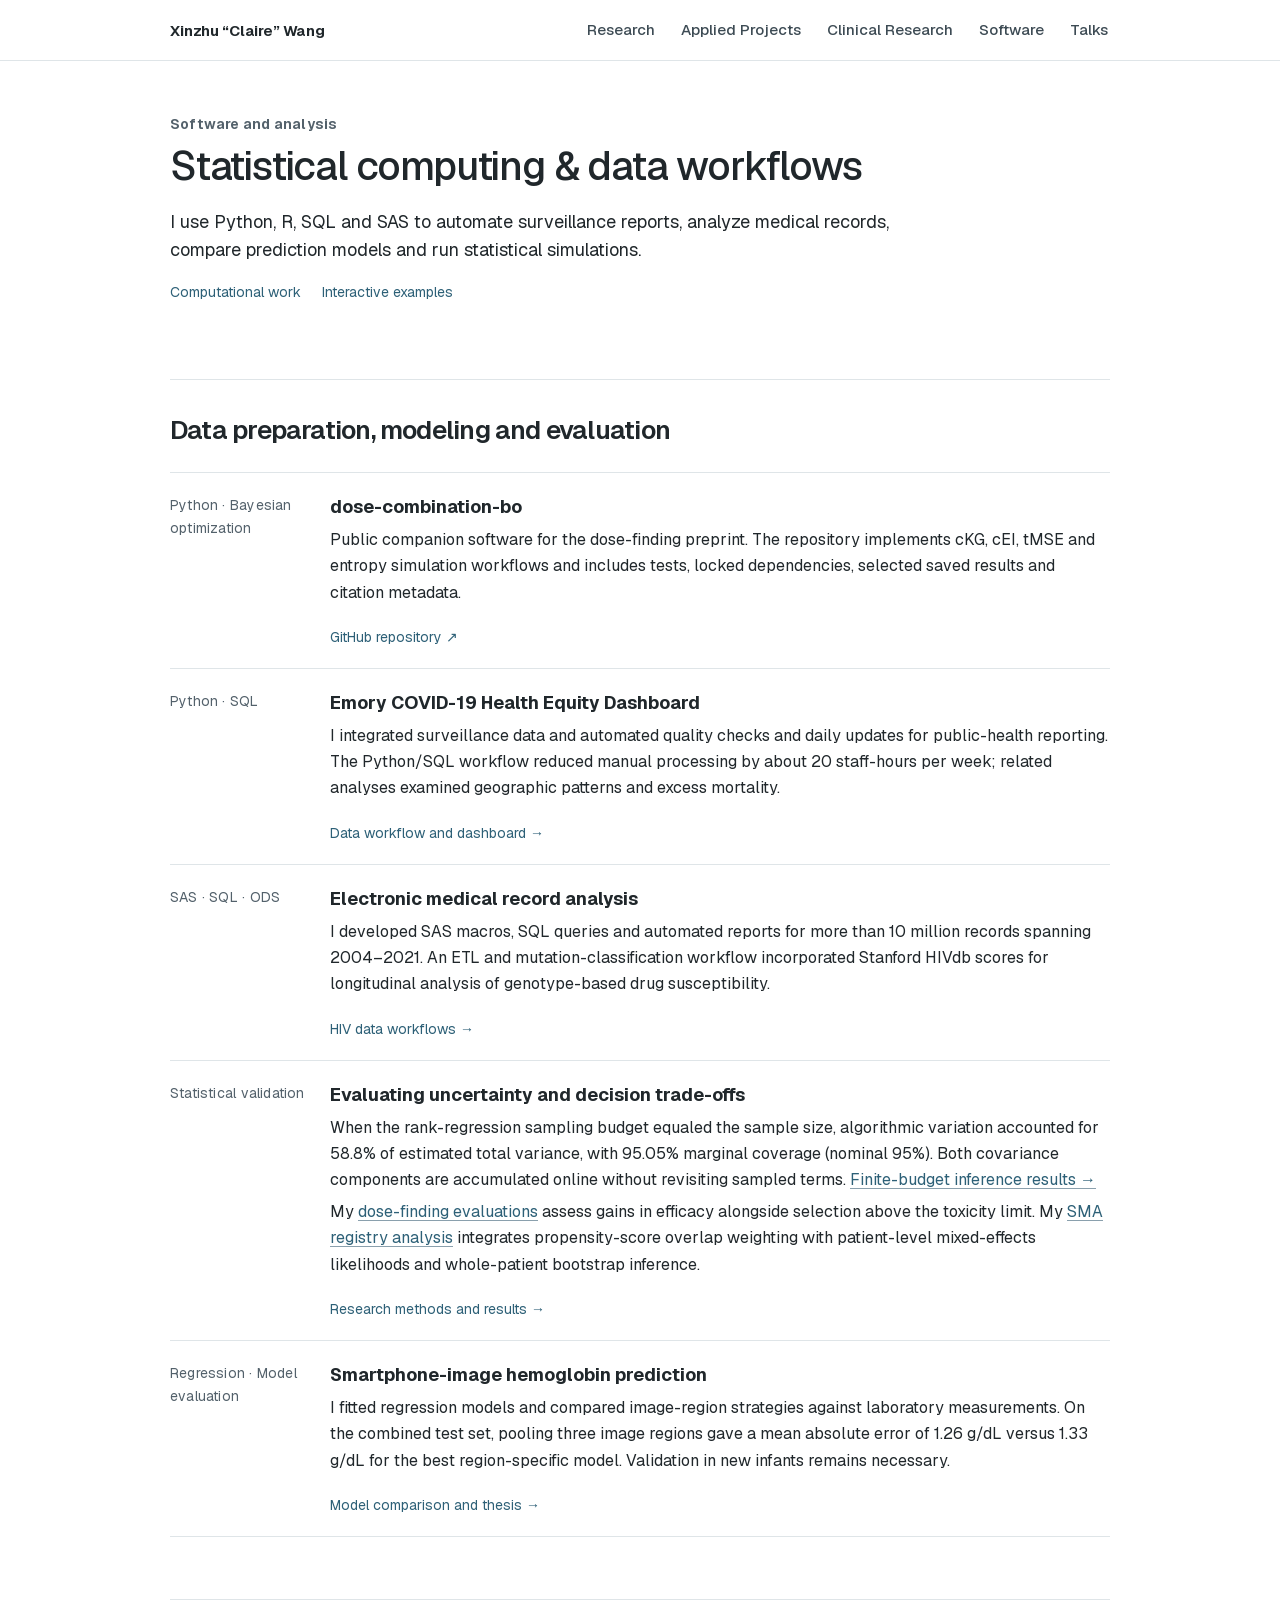
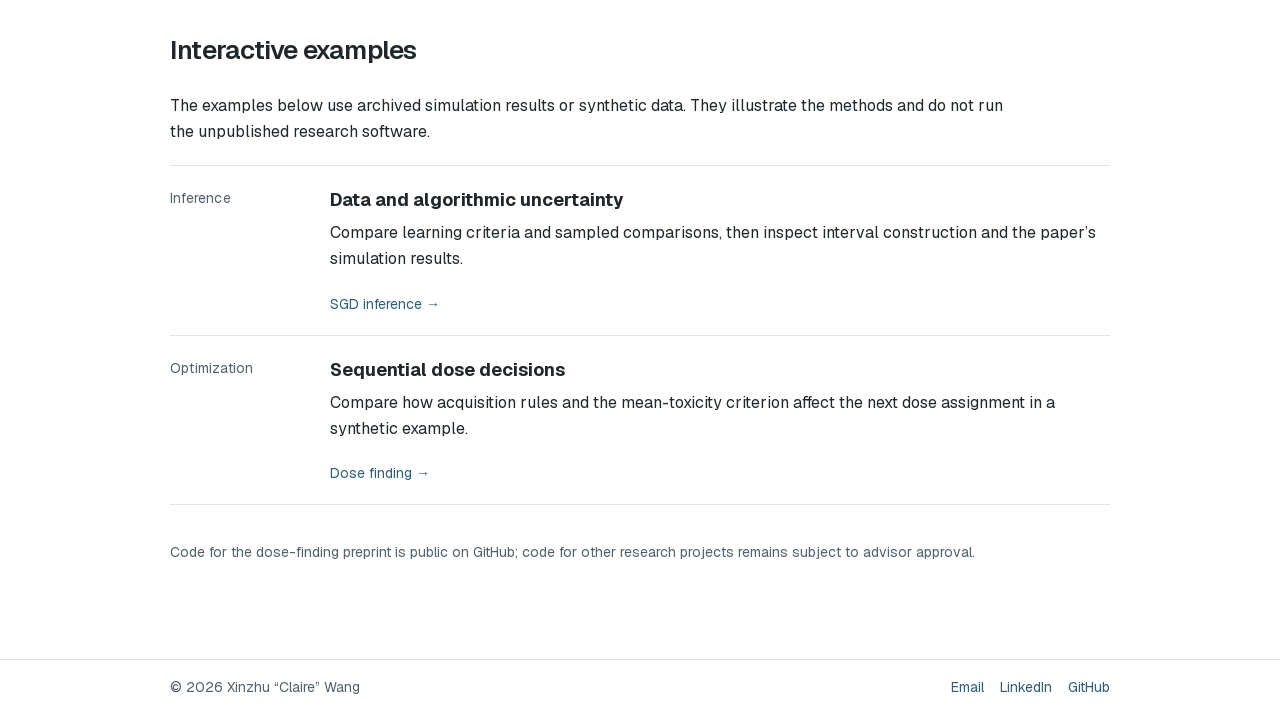
==== commit 5ebc5504: "Update high-dimensional findings and research figure layout" ====
--- a/code/index.html
+++ b/code/index.html
@@ -1,4 +1,4 @@
-<!DOCTYPE html><!-- Generated from claire-wang-portfolio. --><html lang="en"><head><meta charSet="utf-8"/><meta name="viewport" content="width=device-width, initial-scale=1"/><link rel="stylesheet" href="/_next/static/css/index.CleUNQ1E.css" data-rsc-css-href="/_next/static/css/index.CleUNQ1E.css" data-precedence="vite-rsc/importer-resources"/><link rel="modulepreload" fetchPriority="low" href="/_next/static/chunks/index-BdGzR8lv.js"/><script src="/_next/static/chunks/rolldown-runtime-C60lm6uB.js" type="module" async=""></script><script src="/_next/static/chunks/framework-BgSIrAUN.js" type="module" async=""></script><link rel="modulepreload" href="/_next/static/chunks/layout-segment-context-CLjcvvdc.js" crossorigin=""/><title>Statistical Computing &amp; Data Workflows | Xinzhu Claire Wang</title><meta name="description" content="Python/SQL data automation, simulation studies, predictive modeling and interactive research explanations by Xinzhu Wang (Claire)."/><meta name="keywords" content="statistical learning,computational statistics,uncertainty quantification,stochastic optimization,high-dimensional inference,data science"/><meta name="author" content="Xinzhu Claire Wang"/><link rel="author" href="https://clairexinzhuwang.github.io/"/><meta name="robots" content="index, follow"/><meta name="googlebot" content="index, follow"/><meta property="og:title" content="Statistical Computing &amp; Data Workflows | Xinzhu Claire Wang"/><meta property="og:description" content="Python/SQL data automation, simulation studies, predictive modeling and interactive research explanations by Xinzhu Wang (Claire)."/><meta name="twitter:card" content="summary"/><meta name="twitter:title" content="Statistical Computing &amp; Data Workflows | Xinzhu Claire Wang"/><meta name="twitter:description" content="Python/SQL data automation, simulation studies, predictive modeling and interactive research explanations by Xinzhu Wang (Claire)."/><link rel="canonical" href="https://clairexinzhuwang.github.io/code/"/><script>Object.assign(((self[Symbol.for("vinext.navigationRuntime")]??={bootstrap:{routeManifest:null},functions:{}}).bootstrap.rsc??={rsc:[]}),{params:{},nav:{"pathname":"/code","searchParams":[]}})</script><link rel="modulepreload" href="/_next/static/chunks/index-BdGzR8lv.js" />
+<!DOCTYPE html><!-- Generated from claire-wang-portfolio. --><html lang="en"><head><meta charSet="utf-8"/><meta name="viewport" content="width=device-width, initial-scale=1"/><link rel="stylesheet" href="/_next/static/css/index.BuQTqs3J.css" data-rsc-css-href="/_next/static/css/index.BuQTqs3J.css" data-precedence="vite-rsc/importer-resources"/><link rel="modulepreload" fetchPriority="low" href="/_next/static/chunks/index-DZMAYLoh.js"/><script src="/_next/static/chunks/rolldown-runtime-C60lm6uB.js" type="module" async=""></script><script src="/_next/static/chunks/framework-BgSIrAUN.js" type="module" async=""></script><link rel="modulepreload" href="/_next/static/chunks/layout-segment-context-qIsF_wFu.js" crossorigin=""/><title>Statistical Computing &amp; Data Workflows | Xinzhu Claire Wang</title><meta name="description" content="Python/SQL data automation, simulation studies, predictive modeling and interactive research explanations by Xinzhu Wang (Claire)."/><meta name="keywords" content="statistical learning,computational statistics,uncertainty quantification,stochastic optimization,high-dimensional inference,data science"/><meta name="author" content="Xinzhu Claire Wang"/><link rel="author" href="https://clairexinzhuwang.github.io/"/><meta name="robots" content="index, follow"/><meta name="googlebot" content="index, follow"/><meta property="og:title" content="Statistical Computing &amp; Data Workflows | Xinzhu Claire Wang"/><meta property="og:description" content="Python/SQL data automation, simulation studies, predictive modeling and interactive research explanations by Xinzhu Wang (Claire)."/><meta name="twitter:card" content="summary"/><meta name="twitter:title" content="Statistical Computing &amp; Data Workflows | Xinzhu Claire Wang"/><meta name="twitter:description" content="Python/SQL data automation, simulation studies, predictive modeling and interactive research explanations by Xinzhu Wang (Claire)."/><link rel="canonical" href="https://clairexinzhuwang.github.io/code/"/><script>Object.assign(((self[Symbol.for("vinext.navigationRuntime")]??={bootstrap:{routeManifest:null},functions:{}}).bootstrap.rsc??={rsc:[]}),{params:{},nav:{"pathname":"/code","searchParams":[]}})</script><link rel="modulepreload" href="/_next/static/chunks/index-DZMAYLoh.js" />
 <link rel="preload" href="/_next/static/_vinext_fonts/geist-8ac0455e797f/geist-98bbbccb.woff2" as="font" type="font/woff2" crossorigin />
 <link rel="preload" href="/_next/static/_vinext_fonts/geist-mono-00e989178794/geist-mono-013b2f2f.woff2" as="font" type="font/woff2" crossorigin />
 <style data-vinext-fonts>/* cyrillic-ext */
@@ -128,4 +128,4 @@
 
 .__variable_geist_mono_1001rt9 { --font-geist-mono: 'Geist Mono', 'Geist Mono Fallback'; }
 </style>
-</head><body class="__variable_geist_19ysh9d __variable_geist_mono_1001rt9 antialiased"><header class="site-header"><div class="header-inner"><a class="site-name" href="/" aria-label="Xinzhu Claire Wang, home">Xinzhu “Claire” Wang</a><nav class="desktop-nav" aria-label="Primary navigation"><a href="/research">Research</a><a href="/product">Applied Projects</a><a href="/health">Clinical Research</a><a href="/code">Software</a><a href="/talks">Talks</a></nav><details class="mobile-menu"><summary>Menu</summary><nav aria-label="Mobile navigation"><a href="/research">Research</a><a href="/product">Applied Projects</a><a href="/health">Clinical Research</a><a href="/code">Software</a><a href="/talks">Talks</a></nav></details></div></header><main class="page software-page"><header class="page-intro"><p class="eyebrow">Software and analysis</p><h1>Statistical computing &amp; data workflows</h1><div class="page-deck"><p>I use Python, R, SQL and SAS to automate surveillance reports, analyze medical records, compare prediction models and run statistical simulations.</p><div class="inline-links"><a href="#computational-work">Computational work</a><a href="#interactive-research">Interactive examples</a></div></div></header><section class="section" id="computational-work"><div class="section-heading"><div><h2>Data preparation, modeling and evaluation</h2></div></div><div class="artifact-list"><article class="artifact-item"><p class="artifact-type">Python · Bayesian optimization</p><div><h3>dose-combination-bo</h3><p>Public companion software for the dose-finding preprint. The repository implements cKG, cEI, tMSE and entropy simulation workflows and includes tests, locked dependencies, selected saved results and citation metadata.</p></div><a href="https://github.com/clairexinzhuwang/dose-combination-bo" target="_blank" rel="noreferrer">GitHub repository ↗</a></article><article class="artifact-item"><p class="artifact-type">Python · SQL</p><div><h3>Emory COVID-19 Health Equity Dashboard</h3><p>I integrated surveillance data and automated quality checks and daily updates for public-health reporting. The Python/SQL workflow reduced manual processing by about 20 staff-hours per week; related analyses examined geographic patterns and excess mortality.</p></div><a href="/product#data-workflows">Data workflow and dashboard →</a></article><article class="artifact-item"><p class="artifact-type">SAS · SQL · ODS</p><div><h3>Electronic medical record analysis</h3><p>I developed SAS macros, SQL queries and automated reports for more than 10 million records spanning 2004–2021. An ETL and mutation-classification workflow incorporated Stanford HIVdb scores for longitudinal analysis of genotype-based drug susceptibility.</p></div><a href="/product#hiv-records">HIV data workflows →</a></article><article class="artifact-item"><p class="artifact-type">Statistical validation</p><div><h3>Evaluating uncertainty and decision trade-offs</h3><p>When the rank-regression sampling budget equaled the sample size, algorithmic variation accounted for 58.8% of estimated total variance, with 95.05% marginal coverage (nominal 95%). Both covariance components are accumulated online without revisiting sampled terms. <a href="/research/computation-aware-inference#budget-results">Finite-budget inference results →</a></p><p>My <a href="/research/bayesian-dose-finding">dose-finding evaluations</a> assess gains in efficacy alongside selection above the toxicity limit. My <a href="/research/sma-treatment-comparisons">SMA registry analysis</a> integrates propensity-score overlap weighting with patient-level mixed-effects likelihoods and whole-patient bootstrap inference.</p></div><a href="/research">Research methods and results →</a></article><article class="artifact-item"><p class="artifact-type">Regression · Model evaluation</p><div><h3>Smartphone-image hemoglobin prediction</h3><p>I fitted regression models and compared image-region strategies against laboratory measurements. On the combined test set, pooling three image regions gave a mean absolute error of 1.26 g/dL versus 1.33 g/dL for the best region-specific model. Validation in new infants remains necessary.</p></div><a href="/product#modeling">Model comparison and thesis →</a></article></div></section><section class="section" id="interactive-research"><div class="section-heading"><div><h2>Interactive examples</h2></div></div><p>The examples below use archived simulation results or synthetic data. They illustrate the methods and do not run the unpublished research software.</p><div class="artifact-list"><article class="artifact-item"><p class="artifact-type">Inference</p><div><h3>Data and algorithmic uncertainty</h3><p>Compare learning criteria and sampled comparisons, then inspect interval construction and the paper’s simulation results.</p></div><a href="/research/computation-aware-inference#walkthrough">SGD inference →</a></article><article class="artifact-item"><p class="artifact-type">Optimization</p><div><h3>Sequential dose decisions</h3><p>Compare how acquisition rules and the mean-toxicity criterion affect the next dose assignment in a synthetic example.</p></div><a href="/research/bayesian-dose-finding#decisions">Dose finding →</a></article><article class="artifact-item"><p class="artifact-type">High-dimensional inference</p><div><h3>Support recovery and simultaneous intervals</h3><p>Choose a manuscript simulation setting and follow support recovery, refitting and simultaneous inference using archived results.</p></div><a href="/research/high-dimensional-inference#walkthrough">Estimation procedure →</a></article></div></section><p class="availability-note">Code for the dose-finding preprint is public on GitHub; code for other research projects remains subject to advisor approval.</p></main><footer><div class="footer-inner"><span>© 2026 Xinzhu “Claire” Wang</span><span class="footer-links"><a href="mailto:xinzhu_wang@urmc.rochester.edu">Email</a><a href="https://www.linkedin.com/in/xinzhu-w-961035158/" target="_blank" rel="noreferrer">LinkedIn</a><a href="https://github.com/clairexinzhuwang" target="_blank" rel="noreferrer">GitHub</a></span></div></footer><script type="module" src="/_next/static/chunks/index-BdGzR8lv.js" id="_R_" async=""></script><script>((self[Symbol.for("vinext.navigationRuntime")]??={bootstrap:{routeManifest:null},functions:{}}).bootstrap.rsc??={rsc:[]}).rsc.push("2:I[\"8c0f216c4604\",[],\"Children\",1]\n")</script><script>((self[Symbol.for("vinext.navigationRuntime")]??={bootstrap:{routeManifest:null},functions:{}}).bootstrap.rsc??={rsc:[]}).rsc.push("3:I[\"593f344dc510\",[],\"GlobalErrorBoundary\",1]\n")</script><script>((self[Symbol.for("vinext.navigationRuntime")]??={bootstrap:{routeManifest:null},functions:{}}).bootstrap.rsc??={rsc:[]}).rsc.push("4:I[\"0b874ad30386\",[],\"default\",1]\n")</script><script>((self[Symbol.for("vinext.navigationRuntime")]??={bootstrap:{routeManifest:null},functions:{}}).bootstrap.rsc??={rsc:[]}).rsc.push("5:I[\"593f344dc510\",[],\"ErrorBoundary\",1]\n")</script><script>((self[Symbol.for("vinext.navigationRuntime")]??={bootstrap:{routeManifest:null},functions:{}}).bootstrap.rsc??={rsc:[]}).rsc.push("6:I[\"15c18cfaeeff\",[],\"LayoutSegmentProvider\",1]\n")</script><script>((self[Symbol.for("vinext.navigationRuntime")]??={bootstrap:{routeManifest:null},functions:{}}).bootstrap.rsc??={rsc:[]}).rsc.push("7:I[\"8c0f216c4604\",[],\"Slot\",1]\n")</script><script>((self[Symbol.for("vinext.navigationRuntime")]??={bootstrap:{routeManifest:null},functions:{}}).bootstrap.rsc??={rsc:[]}).rsc.push("8:I[\"9276801271d6\",[],\"AppRouterScrollTarget\",1]\n")</script><script>((self[Symbol.for("vinext.navigationRuntime")]??={bootstrap:{routeManifest:null},functions:{}}).bootstrap.rsc??={rsc:[]}).rsc.push("9:I[\"593f344dc510\",[],\"RedirectBoundary\",1]\n")</script><script>((self[Symbol.for("vinext.navigationRuntime")]??={bootstrap:{routeManifest:null},functions:{}}).bootstrap.rsc??={rsc:[]}).rsc.push(":HL[\"/_next/static/css/index.CleUNQ1E.css\",\"style\"     ]\n")</script><script>((self[Symbol.for("vinext.navigationRuntime")]??={bootstrap:{routeManifest:null},functions:{}}).bootstrap.rsc??={rsc:[]}).rsc.push("0:{\"__route\":\"route:/code\",\"__interceptionContext\":null,\"__layoutIds\":[\"layout:/\"],\"__rootLayout\":\"/\",\"__sourcePage\":\"/code/page\",\"page:/code\":\"$L1\",\"layout:/\":[[[[\"$\",\"link\",\"css:/_next/static/css/index.CleUNQ1E.css\",{\"rel\":\"stylesheet\",\"precedence\":\"vite-rsc/importer-resources\",\"href\":\"/_next/static/css/index.CleUNQ1E.css\",\"data-rsc-css-href\":\"/_next/static/css/index.CleUNQ1E.css\"}],\"$undefined\"],[\"$\",\"html\",null,{\"lang\":\"en\",\"children\":[\"$\",\"body\",null,{\"className\":\"__variable_geist_19ysh9d __variable_geist_mono_1001rt9 antialiased\",\"children\":[[\"$\",\"header\",null,{\"className\":\"site-header\",\"children\":[\"$\",\"div\",null,{\"className\":\"header-inner\",\"children\":[[\"$\",\"a\",null,{\"className\":\"site-name\",\"href\":\"/\",\"aria-label\":\"Xinzhu Claire Wang, home\",\"children\":\"Xinzhu “Claire” Wang\"}],[\"$\",\"nav\",null,{\"className\":\"desktop-nav\",\"aria-label\":\"Primary navigation\",\"children\":[[\"$\",\"a\",\"/research\",{\"href\":\"/research\",\"children\":\"Research\"}],[\"$\",\"a\",\"/product\",{\"href\":\"/product\",\"children\":\"Applied Projects\"}],[\"$\",\"a\",\"/health\",{\"href\":\"/health\",\"children\":\"Clinical Research\"}],[\"$\",\"a\",\"/code\",{\"href\":\"/code\",\"children\":\"Software\"}],[\"$\",\"a\",\"/talks\",{\"href\":\"/talks\",\"children\":\"Talks\"}]]}],[\"$\",\"details\",null,{\"className\":\"mobile-menu\",\"children\":[[\"$\",\"summary\",null,{\"children\":\"Menu\"}],[\"$\",\"nav\",null,{\"aria-label\":\"Mobile navigation\",\"children\":[[\"$\",\"a\",\"/research\",{\"href\":\"/research\",\"children\":\"Research\"}],[\"$\",\"a\",\"/product\",{\"href\":\"/product\",\"children\":\"Applied Projects\"}],[\"$\",\"a\",\"/health\",{\"href\":\"/health\",\"children\":\"Clinical Research\"}],[\"$\",\"a\",\"/code\",{\"href\":\"/code\",\"children\":\"Software\"}],[\"$\",\"a\",\"/talks\",{\"href\":\"/talks\",\"children\":\"Talks\"}]]}]]}]]}]}],[\"$\",\"$L2\",null,{}],[\"$\",\"footer\",null,{\"children\":[\"$\",\"div\",null,{\"className\":\"footer-inner\",\"children\":[[\"$\",\"span\",null,{\"children\":\"© 2026 Xinzhu “Claire” Wang\"}],[\"$\",\"span\",null,{\"className\":\"footer-links\",\"children\":[[\"$\",\"a\",null,{\"href\":\"mailto:xinzhu_wang@urmc.rochester.edu\",\"children\":\"Email\"}],[\"$\",\"a\",null,{\"href\":\"https://www.linkedin.com/in/xinzhu-w-961035158/\",\"target\":\"_blank\",\"rel\":\"noreferrer\",\"children\":\"LinkedIn\"}],[\"$\",\"a\",null,{\"href\":\"https://github.com/clairexinzhuwang\",\"target\":\"_blank\",\"rel\":\"noreferrer\",\"children\":\"GitHub\"}]]}]]}]}]]}]}]],null],\"route:/code\":[[[\"$\",\"meta\",null,{\"charSet\":\"utf-8\"}],[[\"$\",\"title\",\"0\",{\"children\":\"Statistical Computing \u0026 Data Workflows | Xinzhu Claire Wang\"}],[\"$\",\"meta\",\"1\",{\"name\":\"description\",\"content\":\"Python/SQL data automation, simulation studies, predictive modeling and interactive research explanations by Xinzhu Wang (Claire).\"}],[\"$\",\"meta\",\"2\",{\"name\":\"keywords\",\"content\":\"statistical learning,computational statistics,uncertainty quantification,stochastic optimization,high-dimensional inference,data science\"}],[\"$\",\"meta\",\"3\",{\"name\":\"author\",\"content\":\"Xinzhu Claire Wang\"}],[\"$\",\"link\",\"4\",{\"rel\":\"author\",\"href\":\"https://clairexinzhuwang.github.io/\"}],[\"$\",\"meta\",\"5\",{\"name\":\"robots\",\"content\":\"index, follow\"}],[\"$\",\"meta\",\"6\",{\"name\":\"googlebot\",\"content\":\"index, follow\"}],[\"$\",\"meta\",\"7\",{\"property\":\"og:title\",\"content\":\"Statistical Computing \u0026 Data Workflows | Xinzhu Claire Wang\"}],[\"$\",\"meta\",\"8\",{\"property\":\"og:description\",\"content\":\"Python/SQL data automation, simulation studies, predictive modeling and interactive research explanations by Xinzhu Wang (Claire).\"}],[\"$\",\"meta\",\"9\",{\"name\":\"twitter:card\",\"content\":\"summary\"}],[\"$\",\"meta\",\"10\",{\"name\":\"twitter:title\",\"content\":\"Statistical Computing \u0026 Data Workflows | Xinzhu Claire Wang\"}],[\"$\",\"meta\",\"11\",{\"name\":\"twitter:description\",\"content\":\"Python/SQL data automation, simulation studies, predictive modeling and interactive research explanations by Xinzhu Wang (Claire).\"}],[\"$\",\"link\",\"12\",{\"rel\":\"canonical\",\"href\":\"https://clairexinzhuwang.github.io/code/\"}]],[[\"$\",\"meta\",\"0\",{\"name\":\"viewport\",\"content\":\"width=device-width, initial-scale=1\"}]]],[\"$\",\"$L3\",null,{\"fallback\":\"$4\",\"children\":[\"$\",\"$L5\",null,{\"fallback\":\"$4\",\"children\":[\"$\",\"$L6\",null,{\"providerId\":\"layout:/\",\"segmentMap\":{\"children\":[\"code\"]},\"children\":[\"$\",\"$L7\",null,{\"id\":\"layout:/\",\"parallelSlots\":\"$undefined\",\"children\":[\"$\",\"$L8\",null,{\"children\":[\"$\",\"$L9\",null,{\"children\":[[\"$\",\"$L6\",null,{\"providerId\":\"page:/code\",\"segmentMap\":{\"children\":[\"__PAGE__\"]},\"children\":[\"$\",\"$L7\",null,{\"id\":\"page:/code\"}]}],null]}]}]}]}]}]}],null,null],\"__layoutFlags\":{\"layout:/\":\"s\"},\"__artifactCompatibility\":{\"schemaVersion\":1,\"graphVersion\":\"app-route-graph:4015fc74f58d3a1f\",\"deploymentVersion\":\"8379e144-f6eb-474f-819b-121df7811d24\",\"appElementsSchemaVersion\":1,\"rscPayloadSchemaVersion\":1,\"rootBoundaryId\":\"/\",\"renderEpoch\":null},\"__renderObservation\":{\"schemaVersion\":1,\"output\":{\"kind\":\"app-rsc\",\"mountedSlotsFingerprint\":null,\"renderEpoch\":null,\"rootBoundaryId\":\"/\",\"routeId\":\"route:/code\"},\"completeness\":\"partial\",\"boundaryOutcome\":{\"kind\":\"unknown\"},\"requestApis\":[{\"kind\":\"connection\",\"status\":\"unknown\"},{\"kind\":\"cookies\",\"status\":\"unknown\"},{\"kind\":\"draftMode\",\"status\":\"unknown\"},{\"kind\":\"headers\",\"status\":\"unknown\"},{\"kind\":\"params\",\"status\":\"unknown\"},{\"kind\":\"searchParams\",\"status\":\"unknown\"}],\"dynamicFetches\":[],\"cacheTags\":[\"/code\",\"_N_T_/code\",\"_N_T_/code/layout\",\"_N_T_/code/page\",\"_N_T_/layout\"],\"pathTags\":[\"/code\"],\"cacheability\":\"unknown\",\"downgrade\":{\"target\":\"freshRender\",\"reasons\":[{\"code\":\"CP_DOWNGRADE_CACHEABILITY_UNKNOWN\",\"target\":\"freshRender\"},{\"code\":\"CP_DOWNGRADE_INCOMPLETE_OBSERVATION\",\"completeness\":\"partial\",\"target\":\"freshRender\"},{\"code\":\"CP_DOWNGRADE_UNKNOWN_REQUEST_API\",\"requestApi\":\"connection\",\"target\":\"freshRender\"},{\"code\":\"CP_DOWNGRADE_UNKNOWN_REQUEST_API\",\"requestApi\":\"cookies\",\"target\":\"freshRender\"},{\"code\":\"CP_DOWNGRADE_UNKNOWN_REQUEST_API\",\"requestApi\":\"draftMode\",\"target\":\"freshRender\"},{\"code\":\"CP_DOWNGRADE_UNKNOWN_REQUEST_API\",\"requestApi\":\"headers\",\"target\":\"freshRender\"},{\"code\":\"CP_DOWNGRADE_UNKNOWN_REQUEST_API\",\"requestApi\":\"params\",\"target\":\"freshRender\"},{\"code\":\"CP_DOWNGRADE_UNKNOWN_REQUEST_API\",\"requestApi\":\"searchParams\",\"target\":\"freshRender\"}],\"fallback\":{\"kind\":\"breakerFallback\",\"code\":\"CP_PRIVATE_DYNAMIC_DOWNGRADE\",\"mode\":\"renderFresh\",\"scope\":\"affectedOutput\",\"fields\":{\"reasonCodes\":[\"CP_DOWNGRADE_CACHEABILITY_UNKNOWN\",\"CP_DOWNGRADE_INCOMPLETE_OBSERVATION\",\"CP_DOWNGRADE_UNKNOWN_REQUEST_API\",\"CP_DOWNGRADE_UNKNOWN_REQUEST_API\",\"CP_DOWNGRADE_UNKNOWN_REQUEST_API\",\"CP_DOWNGRADE_UNKNOWN_REQUEST_API\",\"CP_DOWNGRADE_UNKNOWN_REQUEST_API\",\"CP_DOWNGRADE_UNKNOWN_REQUEST_API\"],\"target\":\"freshRender\"}},\"isPublicCacheCandidate\":false}}}\n")</script><script>((self[Symbol.for("vinext.navigationRuntime")]??={bootstrap:{routeManifest:null},functions:{}}).bootstrap.rsc??={rsc:[]}).rsc.push("1:[\"$\",\"main\",null,{\"className\":\"page software-page\",\"children\":[[\"$\",\"header\",null,{\"className\":\"page-intro\",\"children\":[[\"$\",\"p\",null,{\"className\":\"eyebrow\",\"children\":\"Software and analysis\"}],[\"$\",\"h1\",null,{\"children\":\"Statistical computing \u0026 data workflows\"}],[\"$\",\"div\",null,{\"className\":\"page-deck\",\"children\":[[\"$\",\"p\",null,{\"children\":\"I use Python, R, SQL and SAS to automate surveillance reports, analyze medical records, compare prediction models and run statistical simulations.\"}],[\"$\",\"div\",null,{\"className\":\"inline-links\",\"children\":[[\"$\",\"a\",null,{\"href\":\"#computational-work\",\"children\":\"Computational work\"}],[\"$\",\"a\",null,{\"href\":\"#interactive-research\",\"children\":\"Interactive examples\"}]]}]]}]]}],[\"$\",\"section\",null,{\"className\":\"section\",\"id\":\"computational-work\",\"children\":[[\"$\",\"div\",null,{\"className\":\"section-heading\",\"children\":[[\"$\",\"div\",null,{\"children\":[null,[\"$\",\"h2\",null,{\"children\":\"Data preparation, modeling and evaluation\"}]]}],null]}],[\"$\",\"div\",null,{\"className\":\"artifact-list\",\"children\":[[\"$\",\"article\",null,{\"className\":\"artifact-item\",\"children\":[[\"$\",\"p\",null,{\"className\":\"artifact-type\",\"children\":\"Python · Bayesian optimization\"}],[\"$\",\"div\",null,{\"children\":[[\"$\",\"h3\",null,{\"children\":\"dose-combination-bo\"}],[\"$\",\"p\",null,{\"children\":\"Public companion software for the dose-finding preprint. The repository implements cKG, cEI, tMSE and entropy simulation workflows and includes tests, locked dependencies, selected saved results and citation metadata.\"}]]}],[\"$\",\"a\",null,{\"href\":\"https://github.com/clairexinzhuwang/dose-combination-bo\",\"target\":\"_blank\",\"rel\":\"noreferrer\",\"children\":\"GitHub repository ↗\"}]]}],[\"$\",\"article\",null,{\"className\":\"artifact-item\",\"children\":[[\"$\",\"p\",null,{\"className\":\"artifact-type\",\"children\":\"Python · SQL\"}],[\"$\",\"div\",null,{\"children\":[[\"$\",\"h3\",null,{\"children\":\"Emory COVID-19 Health Equity Dashboard\"}],[\"$\",\"p\",null,{\"children\":\"I integrated surveillance data and automated quality checks and daily updates for public-health reporting. The Python/SQL workflow reduced manual processing by about 20 staff-hours per week; related analyses examined geographic patterns and excess mortality.\"}]]}],[\"$\",\"a\",null,{\"href\":\"/product#data-workflows\",\"children\":\"Data workflow and dashboard →\"}]]}],[\"$\",\"article\",null,{\"className\":\"artifact-item\",\"children\":[[\"$\",\"p\",null,{\"className\":\"artifact-type\",\"children\":\"SAS · SQL · ODS\"}],[\"$\",\"div\",null,{\"children\":[[\"$\",\"h3\",null,{\"children\":\"Electronic medical record analysis\"}],[\"$\",\"p\",null,{\"children\":\"I developed SAS macros, SQL queries and automated reports for more than 10 million records spanning 2004–2021. An ETL and mutation-classification workflow incorporated Stanford HIVdb scores for longitudinal analysis of genotype-based drug susceptibility.\"}]]}],[\"$\",\"a\",null,{\"href\":\"/product#hiv-records\",\"children\":\"HIV data workflows →\"}]]}],[\"$\",\"article\",null,{\"className\":\"artifact-item\",\"children\":[[\"$\",\"p\",null,{\"className\":\"artifact-type\",\"children\":\"Statistical validation\"}],[\"$\",\"div\",null,{\"children\":[[\"$\",\"h3\",null,{\"children\":\"Evaluating uncertainty and decision trade-offs\"}],[\"$\",\"p\",null,{\"children\":[\"When the rank-regression sampling budget equaled the sample size, algorithmic variation accounted for 58.8% of estimated total variance, with 95.05% marginal coverage (nominal 95%). Both covariance components are accumulated online without revisiting sampled terms. \",[\"$\",\"a\",null,{\"href\":\"/research/computation-aware-inference#budget-results\",\"children\":\"Finite-budget inference results →\"}]]}],[\"$\",\"p\",null,{\"children\":[\"My \",[\"$\",\"a\",null,{\"href\":\"/research/bayesian-dose-finding\",\"children\":\"dose-finding evaluations\"}],\" assess gains in efficacy alongside selection above the toxicity limit. My \",[\"$\",\"a\",null,{\"href\":\"/research/sma-treatment-comparisons\",\"children\":\"SMA registry analysis\"}],\" integrates propensity-score overlap weighting with patient-level mixed-effects likelihoods and whole-patient bootstrap inference.\"]}]]}],[\"$\",\"a\",null,{\"href\":\"/research\",\"children\":\"Research methods and results →\"}]]}],\"$La\"]}]]}],\"$Lb\",\"$Lc\"]}]\n")</script><script>((self[Symbol.for("vinext.navigationRuntime")]??={bootstrap:{routeManifest:null},functions:{}}).bootstrap.rsc??={rsc:[]}).rsc.push("a:[\"$\",\"article\",null,{\"className\":\"artifact-item\",\"children\":[[\"$\",\"p\",null,{\"className\":\"artifact-type\",\"children\":\"Regression · Model evaluation\"}],[\"$\",\"div\",null,{\"children\":[[\"$\",\"h3\",null,{\"children\":\"Smartphone-image hemoglobin prediction\"}],[\"$\",\"p\",null,{\"children\":\"I fitted regression models and compared image-region strategies against laboratory measurements. On the combined test set, pooling three image regions gave a mean absolute error of 1.26 g/dL versus 1.33 g/dL for the best region-specific model. Validation in new infants remains necessary.\"}]]}],[\"$\",\"a\",null,{\"href\":\"/product#modeling\",\"children\":\"Model comparison and thesis →\"}]]}]\n")</script><script>((self[Symbol.for("vinext.navigationRuntime")]??={bootstrap:{routeManifest:null},functions:{}}).bootstrap.rsc??={rsc:[]}).rsc.push("b:[\"$\",\"section\",null,{\"className\":\"section\",\"id\":\"interactive-research\",\"children\":[[\"$\",\"div\",null,{\"className\":\"section-heading\",\"children\":[[\"$\",\"div\",null,{\"children\":[null,[\"$\",\"h2\",null,{\"children\":\"Interactive examples\"}]]}],null]}],[\"$\",\"p\",null,{\"children\":\"The examples below use archived simulation results or synthetic data. They illustrate the methods and do not run the unpublished research software.\"}],[\"$\",\"div\",null,{\"className\":\"artifact-list\",\"children\":[[\"$\",\"article\",null,{\"className\":\"artifact-item\",\"children\":[[\"$\",\"p\",null,{\"className\":\"artifact-type\",\"children\":\"Inference\"}],[\"$\",\"div\",null,{\"children\":[[\"$\",\"h3\",null,{\"children\":\"Data and algorithmic uncertainty\"}],[\"$\",\"p\",null,{\"children\":\"Compare learning criteria and sampled comparisons, then inspect interval construction and the paper’s simulation results.\"}]]}],[\"$\",\"a\",null,{\"href\":\"/research/computation-aware-inference#walkthrough\",\"children\":\"SGD inference →\"}]]}],[\"$\",\"article\",null,{\"className\":\"artifact-item\",\"children\":[[\"$\",\"p\",null,{\"className\":\"artifact-type\",\"children\":\"Optimization\"}],[\"$\",\"div\",null,{\"children\":[[\"$\",\"h3\",null,{\"children\":\"Sequential dose decisions\"}],[\"$\",\"p\",null,{\"children\":\"Compare how acquisition rules and the mean-toxicity criterion affect the next dose assignment in a synthetic example.\"}]]}],[\"$\",\"a\",null,{\"href\":\"/research/bayesian-dose-finding#decisions\",\"children\":\"Dose finding →\"}]]}],[\"$\",\"article\",null,{\"className\":\"artifact-item\",\"children\":[[\"$\",\"p\",null,{\"className\":\"artifact-type\",\"children\":\"High-dimensional inference\"}],[\"$\",\"div\",null,{\"children\":[[\"$\",\"h3\",null,{\"children\":\"Support recovery and simultaneous intervals\"}],[\"$\",\"p\",null,{\"children\":\"Choose a manuscript simulation setting and follow support recovery, refitting and simultaneous inference using archived results.\"}]]}],[\"$\",\"a\",null,{\"href\":\"/research/high-dimensional-inference#walkthrough\",\"children\":\"Estimation procedure →\"}]]}]]}]]}]\n")</script><script>((self[Symbol.for("vinext.navigationRuntime")]??={bootstrap:{routeManifest:null},functions:{}}).bootstrap.rsc??={rsc:[]}).rsc.push("c:[\"$\",\"p\",null,{\"className\":\"availability-note\",\"children\":\"Code for the dose-finding preprint is public on GitHub; code for other research projects remains subject to advisor approval.\"}]\n")</script><script>Object.assign(((self[Symbol.for("vinext.navigationRuntime")]??={bootstrap:{routeManifest:null},functions:{}}).bootstrap.rsc??={rsc:[]}),{"initialCacheKind":"static"});((self[Symbol.for("vinext.navigationRuntime")]??={bootstrap:{routeManifest:null},functions:{}}).bootstrap.rsc??={rsc:[]}).done=true</script></body></html>+</head><body class="__variable_geist_19ysh9d __variable_geist_mono_1001rt9 antialiased"><header class="site-header"><div class="header-inner"><a class="site-name" href="/" aria-label="Xinzhu Claire Wang, home">Xinzhu “Claire” Wang</a><nav class="desktop-nav" aria-label="Primary navigation"><a href="/research">Research</a><a href="/product">Applied Projects</a><a href="/health">Clinical Research</a><a href="/code">Software</a><a href="/talks">Talks</a></nav><details class="mobile-menu"><summary>Menu</summary><nav aria-label="Mobile navigation"><a href="/research">Research</a><a href="/product">Applied Projects</a><a href="/health">Clinical Research</a><a href="/code">Software</a><a href="/talks">Talks</a></nav></details></div></header><main class="page software-page"><header class="page-intro"><p class="eyebrow">Software and analysis</p><h1>Statistical computing &amp; data workflows</h1><div class="page-deck"><p>I use Python, R, SQL and SAS to automate surveillance reports, analyze medical records, compare prediction models and run statistical simulations.</p><div class="inline-links"><a href="#computational-work">Computational work</a><a href="#interactive-research">Interactive examples</a></div></div></header><section class="section" id="computational-work"><div class="section-heading"><div><h2>Data preparation, modeling and evaluation</h2></div></div><div class="artifact-list"><article class="artifact-item"><p class="artifact-type">Python · Bayesian optimization</p><div><h3>dose-combination-bo</h3><p>Public companion software for the dose-finding preprint. The repository implements cKG, cEI, tMSE and entropy simulation workflows and includes tests, locked dependencies, selected saved results and citation metadata.</p></div><a href="https://github.com/clairexinzhuwang/dose-combination-bo" target="_blank" rel="noreferrer">GitHub repository ↗</a></article><article class="artifact-item"><p class="artifact-type">Python · SQL</p><div><h3>Emory COVID-19 Health Equity Dashboard</h3><p>I integrated surveillance data and automated quality checks and daily updates for public-health reporting. The Python/SQL workflow reduced manual processing by about 20 staff-hours per week; related analyses examined geographic patterns and excess mortality.</p></div><a href="/product#data-workflows">Data workflow and dashboard →</a></article><article class="artifact-item"><p class="artifact-type">SAS · SQL · ODS</p><div><h3>Electronic medical record analysis</h3><p>I developed SAS macros, SQL queries and automated reports for more than 10 million records spanning 2004–2021. An ETL and mutation-classification workflow incorporated Stanford HIVdb scores for longitudinal analysis of genotype-based drug susceptibility.</p></div><a href="/product#hiv-records">HIV data workflows →</a></article><article class="artifact-item"><p class="artifact-type">Statistical validation</p><div><h3>Evaluating uncertainty and decision trade-offs</h3><p>When the rank-regression sampling budget equaled the sample size, algorithmic variation accounted for 58.8% of estimated total variance, with 95.05% marginal coverage (nominal 95%). Both covariance components are accumulated online without revisiting sampled terms. <a href="/research/computation-aware-inference#budget-results">Finite-budget inference results →</a></p><p>My <a href="/research/bayesian-dose-finding">dose-finding evaluations</a> assess gains in efficacy alongside selection above the toxicity limit. My <a href="/research/sma-treatment-comparisons">SMA registry analysis</a> integrates propensity-score overlap weighting with patient-level mixed-effects likelihoods and whole-patient bootstrap inference.</p></div><a href="/research">Research methods and results →</a></article><article class="artifact-item"><p class="artifact-type">Regression · Model evaluation</p><div><h3>Smartphone-image hemoglobin prediction</h3><p>I fitted regression models and compared image-region strategies against laboratory measurements. On the combined test set, pooling three image regions gave a mean absolute error of 1.26 g/dL versus 1.33 g/dL for the best region-specific model. Validation in new infants remains necessary.</p></div><a href="/product#modeling">Model comparison and thesis →</a></article></div></section><section class="section" id="interactive-research"><div class="section-heading"><div><h2>Interactive examples</h2></div></div><p>The examples below use archived simulation results or synthetic data. They illustrate the methods and do not run the unpublished research software.</p><div class="artifact-list"><article class="artifact-item"><p class="artifact-type">Inference</p><div><h3>Data and algorithmic uncertainty</h3><p>Compare learning criteria and sampled comparisons, then inspect interval construction and the paper’s simulation results.</p></div><a href="/research/computation-aware-inference#walkthrough">SGD inference →</a></article><article class="artifact-item"><p class="artifact-type">Optimization</p><div><h3>Sequential dose decisions</h3><p>Compare how acquisition rules and the mean-toxicity criterion affect the next dose assignment in a synthetic example.</p></div><a href="/research/bayesian-dose-finding#decisions">Dose finding →</a></article></div></section><p class="availability-note">Code for the dose-finding preprint is public on GitHub; code for other research projects remains subject to advisor approval.</p></main><footer><div class="footer-inner"><span>© 2026 Xinzhu “Claire” Wang</span><span class="footer-links"><a href="mailto:xinzhu_wang@urmc.rochester.edu">Email</a><a href="https://www.linkedin.com/in/xinzhu-w-961035158/" target="_blank" rel="noreferrer">LinkedIn</a><a href="https://github.com/clairexinzhuwang" target="_blank" rel="noreferrer">GitHub</a></span></div></footer><script type="module" src="/_next/static/chunks/index-DZMAYLoh.js" id="_R_" async=""></script><script>((self[Symbol.for("vinext.navigationRuntime")]??={bootstrap:{routeManifest:null},functions:{}}).bootstrap.rsc??={rsc:[]}).rsc.push("2:I[\"8c0f216c4604\",[],\"Children\",1]\n")</script><script>((self[Symbol.for("vinext.navigationRuntime")]??={bootstrap:{routeManifest:null},functions:{}}).bootstrap.rsc??={rsc:[]}).rsc.push("3:I[\"593f344dc510\",[],\"GlobalErrorBoundary\",1]\n")</script><script>((self[Symbol.for("vinext.navigationRuntime")]??={bootstrap:{routeManifest:null},functions:{}}).bootstrap.rsc??={rsc:[]}).rsc.push("4:I[\"0b874ad30386\",[],\"default\",1]\n")</script><script>((self[Symbol.for("vinext.navigationRuntime")]??={bootstrap:{routeManifest:null},functions:{}}).bootstrap.rsc??={rsc:[]}).rsc.push("5:I[\"593f344dc510\",[],\"ErrorBoundary\",1]\n")</script><script>((self[Symbol.for("vinext.navigationRuntime")]??={bootstrap:{routeManifest:null},functions:{}}).bootstrap.rsc??={rsc:[]}).rsc.push("6:I[\"15c18cfaeeff\",[],\"LayoutSegmentProvider\",1]\n")</script><script>((self[Symbol.for("vinext.navigationRuntime")]??={bootstrap:{routeManifest:null},functions:{}}).bootstrap.rsc??={rsc:[]}).rsc.push("7:I[\"8c0f216c4604\",[],\"Slot\",1]\n")</script><script>((self[Symbol.for("vinext.navigationRuntime")]??={bootstrap:{routeManifest:null},functions:{}}).bootstrap.rsc??={rsc:[]}).rsc.push("8:I[\"9276801271d6\",[],\"AppRouterScrollTarget\",1]\n")</script><script>((self[Symbol.for("vinext.navigationRuntime")]??={bootstrap:{routeManifest:null},functions:{}}).bootstrap.rsc??={rsc:[]}).rsc.push("9:I[\"593f344dc510\",[],\"RedirectBoundary\",1]\n")</script><script>((self[Symbol.for("vinext.navigationRuntime")]??={bootstrap:{routeManifest:null},functions:{}}).bootstrap.rsc??={rsc:[]}).rsc.push(":HL[\"/_next/static/css/index.BuQTqs3J.css\",\"style\"     ]\n")</script><script>((self[Symbol.for("vinext.navigationRuntime")]??={bootstrap:{routeManifest:null},functions:{}}).bootstrap.rsc??={rsc:[]}).rsc.push("0:{\"__route\":\"route:/code\",\"__interceptionContext\":null,\"__layoutIds\":[\"layout:/\"],\"__rootLayout\":\"/\",\"__sourcePage\":\"/code/page\",\"page:/code\":\"$L1\",\"layout:/\":[[[[\"$\",\"link\",\"css:/_next/static/css/index.BuQTqs3J.css\",{\"rel\":\"stylesheet\",\"precedence\":\"vite-rsc/importer-resources\",\"href\":\"/_next/static/css/index.BuQTqs3J.css\",\"data-rsc-css-href\":\"/_next/static/css/index.BuQTqs3J.css\"}],\"$undefined\"],[\"$\",\"html\",null,{\"lang\":\"en\",\"children\":[\"$\",\"body\",null,{\"className\":\"__variable_geist_19ysh9d __variable_geist_mono_1001rt9 antialiased\",\"children\":[[\"$\",\"header\",null,{\"className\":\"site-header\",\"children\":[\"$\",\"div\",null,{\"className\":\"header-inner\",\"children\":[[\"$\",\"a\",null,{\"className\":\"site-name\",\"href\":\"/\",\"aria-label\":\"Xinzhu Claire Wang, home\",\"children\":\"Xinzhu “Claire” Wang\"}],[\"$\",\"nav\",null,{\"className\":\"desktop-nav\",\"aria-label\":\"Primary navigation\",\"children\":[[\"$\",\"a\",\"/research\",{\"href\":\"/research\",\"children\":\"Research\"}],[\"$\",\"a\",\"/product\",{\"href\":\"/product\",\"children\":\"Applied Projects\"}],[\"$\",\"a\",\"/health\",{\"href\":\"/health\",\"children\":\"Clinical Research\"}],[\"$\",\"a\",\"/code\",{\"href\":\"/code\",\"children\":\"Software\"}],[\"$\",\"a\",\"/talks\",{\"href\":\"/talks\",\"children\":\"Talks\"}]]}],[\"$\",\"details\",null,{\"className\":\"mobile-menu\",\"children\":[[\"$\",\"summary\",null,{\"children\":\"Menu\"}],[\"$\",\"nav\",null,{\"aria-label\":\"Mobile navigation\",\"children\":[[\"$\",\"a\",\"/research\",{\"href\":\"/research\",\"children\":\"Research\"}],[\"$\",\"a\",\"/product\",{\"href\":\"/product\",\"children\":\"Applied Projects\"}],[\"$\",\"a\",\"/health\",{\"href\":\"/health\",\"children\":\"Clinical Research\"}],[\"$\",\"a\",\"/code\",{\"href\":\"/code\",\"children\":\"Software\"}],[\"$\",\"a\",\"/talks\",{\"href\":\"/talks\",\"children\":\"Talks\"}]]}]]}]]}]}],[\"$\",\"$L2\",null,{}],[\"$\",\"footer\",null,{\"children\":[\"$\",\"div\",null,{\"className\":\"footer-inner\",\"children\":[[\"$\",\"span\",null,{\"children\":\"© 2026 Xinzhu “Claire” Wang\"}],[\"$\",\"span\",null,{\"className\":\"footer-links\",\"children\":[[\"$\",\"a\",null,{\"href\":\"mailto:xinzhu_wang@urmc.rochester.edu\",\"children\":\"Email\"}],[\"$\",\"a\",null,{\"href\":\"https://www.linkedin.com/in/xinzhu-w-961035158/\",\"target\":\"_blank\",\"rel\":\"noreferrer\",\"children\":\"LinkedIn\"}],[\"$\",\"a\",null,{\"href\":\"https://github.com/clairexinzhuwang\",\"target\":\"_blank\",\"rel\":\"noreferrer\",\"children\":\"GitHub\"}]]}]]}]}]]}]}]],null],\"route:/code\":[[[\"$\",\"meta\",null,{\"charSet\":\"utf-8\"}],[[\"$\",\"title\",\"0\",{\"children\":\"Statistical Computing \u0026 Data Workflows | Xinzhu Claire Wang\"}],[\"$\",\"meta\",\"1\",{\"name\":\"description\",\"content\":\"Python/SQL data automation, simulation studies, predictive modeling and interactive research explanations by Xinzhu Wang (Claire).\"}],[\"$\",\"meta\",\"2\",{\"name\":\"keywords\",\"content\":\"statistical learning,computational statistics,uncertainty quantification,stochastic optimization,high-dimensional inference,data science\"}],[\"$\",\"meta\",\"3\",{\"name\":\"author\",\"content\":\"Xinzhu Claire Wang\"}],[\"$\",\"link\",\"4\",{\"rel\":\"author\",\"href\":\"https://clairexinzhuwang.github.io/\"}],[\"$\",\"meta\",\"5\",{\"name\":\"robots\",\"content\":\"index, follow\"}],[\"$\",\"meta\",\"6\",{\"name\":\"googlebot\",\"content\":\"index, follow\"}],[\"$\",\"meta\",\"7\",{\"property\":\"og:title\",\"content\":\"Statistical Computing \u0026 Data Workflows | Xinzhu Claire Wang\"}],[\"$\",\"meta\",\"8\",{\"property\":\"og:description\",\"content\":\"Python/SQL data automation, simulation studies, predictive modeling and interactive research explanations by Xinzhu Wang (Claire).\"}],[\"$\",\"meta\",\"9\",{\"name\":\"twitter:card\",\"content\":\"summary\"}],[\"$\",\"meta\",\"10\",{\"name\":\"twitter:title\",\"content\":\"Statistical Computing \u0026 Data Workflows | Xinzhu Claire Wang\"}],[\"$\",\"meta\",\"11\",{\"name\":\"twitter:description\",\"content\":\"Python/SQL data automation, simulation studies, predictive modeling and interactive research explanations by Xinzhu Wang (Claire).\"}],[\"$\",\"link\",\"12\",{\"rel\":\"canonical\",\"href\":\"https://clairexinzhuwang.github.io/code/\"}]],[[\"$\",\"meta\",\"0\",{\"name\":\"viewport\",\"content\":\"width=device-width, initial-scale=1\"}]]],[\"$\",\"$L3\",null,{\"fallback\":\"$4\",\"children\":[\"$\",\"$L5\",null,{\"fallback\":\"$4\",\"children\":[\"$\",\"$L6\",null,{\"providerId\":\"layout:/\",\"segmentMap\":{\"children\":[\"code\"]},\"children\":[\"$\",\"$L7\",null,{\"id\":\"layout:/\",\"parallelSlots\":\"$undefined\",\"children\":[\"$\",\"$L8\",null,{\"children\":[\"$\",\"$L9\",null,{\"children\":[[\"$\",\"$L6\",null,{\"providerId\":\"page:/code\",\"segmentMap\":{\"children\":[\"__PAGE__\"]},\"children\":[\"$\",\"$L7\",null,{\"id\":\"page:/code\"}]}],null]}]}]}]}]}]}],null,null],\"__layoutFlags\":{\"layout:/\":\"s\"},\"__artifactCompatibility\":{\"schemaVersion\":1,\"graphVersion\":\"app-route-graph:4015fc74f58d3a1f\",\"deploymentVersion\":\"b8a178ee-3bb0-4e1b-9f79-270a7cc16d6e\",\"appElementsSchemaVersion\":1,\"rscPayloadSchemaVersion\":1,\"rootBoundaryId\":\"/\",\"renderEpoch\":null},\"__renderObservation\":{\"schemaVersion\":1,\"output\":{\"kind\":\"app-rsc\",\"mountedSlotsFingerprint\":null,\"renderEpoch\":null,\"rootBoundaryId\":\"/\",\"routeId\":\"route:/code\"},\"completeness\":\"partial\",\"boundaryOutcome\":{\"kind\":\"unknown\"},\"requestApis\":[{\"kind\":\"connection\",\"status\":\"unknown\"},{\"kind\":\"cookies\",\"status\":\"unknown\"},{\"kind\":\"draftMode\",\"status\":\"unknown\"},{\"kind\":\"headers\",\"status\":\"unknown\"},{\"kind\":\"params\",\"status\":\"unknown\"},{\"kind\":\"searchParams\",\"status\":\"unknown\"}],\"dynamicFetches\":[],\"cacheTags\":[\"/code\",\"_N_T_/code\",\"_N_T_/code/layout\",\"_N_T_/code/page\",\"_N_T_/layout\"],\"pathTags\":[\"/code\"],\"cacheability\":\"unknown\",\"downgrade\":{\"target\":\"freshRender\",\"reasons\":[{\"code\":\"CP_DOWNGRADE_CACHEABILITY_UNKNOWN\",\"target\":\"freshRender\"},{\"code\":\"CP_DOWNGRADE_INCOMPLETE_OBSERVATION\",\"completeness\":\"partial\",\"target\":\"freshRender\"},{\"code\":\"CP_DOWNGRADE_UNKNOWN_REQUEST_API\",\"requestApi\":\"connection\",\"target\":\"freshRender\"},{\"code\":\"CP_DOWNGRADE_UNKNOWN_REQUEST_API\",\"requestApi\":\"cookies\",\"target\":\"freshRender\"},{\"code\":\"CP_DOWNGRADE_UNKNOWN_REQUEST_API\",\"requestApi\":\"draftMode\",\"target\":\"freshRender\"},{\"code\":\"CP_DOWNGRADE_UNKNOWN_REQUEST_API\",\"requestApi\":\"headers\",\"target\":\"freshRender\"},{\"code\":\"CP_DOWNGRADE_UNKNOWN_REQUEST_API\",\"requestApi\":\"params\",\"target\":\"freshRender\"},{\"code\":\"CP_DOWNGRADE_UNKNOWN_REQUEST_API\",\"requestApi\":\"searchParams\",\"target\":\"freshRender\"}],\"fallback\":{\"kind\":\"breakerFallback\",\"code\":\"CP_PRIVATE_DYNAMIC_DOWNGRADE\",\"mode\":\"renderFresh\",\"scope\":\"affectedOutput\",\"fields\":{\"reasonCodes\":[\"CP_DOWNGRADE_CACHEABILITY_UNKNOWN\",\"CP_DOWNGRADE_INCOMPLETE_OBSERVATION\",\"CP_DOWNGRADE_UNKNOWN_REQUEST_API\",\"CP_DOWNGRADE_UNKNOWN_REQUEST_API\",\"CP_DOWNGRADE_UNKNOWN_REQUEST_API\",\"CP_DOWNGRADE_UNKNOWN_REQUEST_API\",\"CP_DOWNGRADE_UNKNOWN_REQUEST_API\",\"CP_DOWNGRADE_UNKNOWN_REQUEST_API\"],\"target\":\"freshRender\"}},\"isPublicCacheCandidate\":false}}}\n")</script><script>((self[Symbol.for("vinext.navigationRuntime")]??={bootstrap:{routeManifest:null},functions:{}}).bootstrap.rsc??={rsc:[]}).rsc.push("1:[\"$\",\"main\",null,{\"className\":\"page software-page\",\"children\":[[\"$\",\"header\",null,{\"className\":\"page-intro\",\"children\":[[\"$\",\"p\",null,{\"className\":\"eyebrow\",\"children\":\"Software and analysis\"}],[\"$\",\"h1\",null,{\"children\":\"Statistical computing \u0026 data workflows\"}],[\"$\",\"div\",null,{\"className\":\"page-deck\",\"children\":[[\"$\",\"p\",null,{\"children\":\"I use Python, R, SQL and SAS to automate surveillance reports, analyze medical records, compare prediction models and run statistical simulations.\"}],[\"$\",\"div\",null,{\"className\":\"inline-links\",\"children\":[[\"$\",\"a\",null,{\"href\":\"#computational-work\",\"children\":\"Computational work\"}],[\"$\",\"a\",null,{\"href\":\"#interactive-research\",\"children\":\"Interactive examples\"}]]}]]}]]}],[\"$\",\"section\",null,{\"className\":\"section\",\"id\":\"computational-work\",\"children\":[[\"$\",\"div\",null,{\"className\":\"section-heading\",\"children\":[[\"$\",\"div\",null,{\"children\":[null,[\"$\",\"h2\",null,{\"children\":\"Data preparation, modeling and evaluation\"}]]}],null]}],[\"$\",\"div\",null,{\"className\":\"artifact-list\",\"children\":[[\"$\",\"article\",null,{\"className\":\"artifact-item\",\"children\":[[\"$\",\"p\",null,{\"className\":\"artifact-type\",\"children\":\"Python · Bayesian optimization\"}],[\"$\",\"div\",null,{\"children\":[[\"$\",\"h3\",null,{\"children\":\"dose-combination-bo\"}],[\"$\",\"p\",null,{\"children\":\"Public companion software for the dose-finding preprint. The repository implements cKG, cEI, tMSE and entropy simulation workflows and includes tests, locked dependencies, selected saved results and citation metadata.\"}]]}],[\"$\",\"a\",null,{\"href\":\"https://github.com/clairexinzhuwang/dose-combination-bo\",\"target\":\"_blank\",\"rel\":\"noreferrer\",\"children\":\"GitHub repository ↗\"}]]}],[\"$\",\"article\",null,{\"className\":\"artifact-item\",\"children\":[[\"$\",\"p\",null,{\"className\":\"artifact-type\",\"children\":\"Python · SQL\"}],[\"$\",\"div\",null,{\"children\":[[\"$\",\"h3\",null,{\"children\":\"Emory COVID-19 Health Equity Dashboard\"}],[\"$\",\"p\",null,{\"children\":\"I integrated surveillance data and automated quality checks and daily updates for public-health reporting. The Python/SQL workflow reduced manual processing by about 20 staff-hours per week; related analyses examined geographic patterns and excess mortality.\"}]]}],[\"$\",\"a\",null,{\"href\":\"/product#data-workflows\",\"children\":\"Data workflow and dashboard →\"}]]}],[\"$\",\"article\",null,{\"className\":\"artifact-item\",\"children\":[[\"$\",\"p\",null,{\"className\":\"artifact-type\",\"children\":\"SAS · SQL · ODS\"}],[\"$\",\"div\",null,{\"children\":[[\"$\",\"h3\",null,{\"children\":\"Electronic medical record analysis\"}],[\"$\",\"p\",null,{\"children\":\"I developed SAS macros, SQL queries and automated reports for more than 10 million records spanning 2004–2021. An ETL and mutation-classification workflow incorporated Stanford HIVdb scores for longitudinal analysis of genotype-based drug susceptibility.\"}]]}],[\"$\",\"a\",null,{\"href\":\"/product#hiv-records\",\"children\":\"HIV data workflows →\"}]]}],[\"$\",\"article\",null,{\"className\":\"artifact-item\",\"children\":[[\"$\",\"p\",null,{\"className\":\"artifact-type\",\"children\":\"Statistical validation\"}],[\"$\",\"div\",null,{\"children\":[[\"$\",\"h3\",null,{\"children\":\"Evaluating uncertainty and decision trade-offs\"}],[\"$\",\"p\",null,{\"children\":[\"When the rank-regression sampling budget equaled the sample size, algorithmic variation accounted for 58.8% of estimated total variance, with 95.05% marginal coverage (nominal 95%). Both covariance components are accumulated online without revisiting sampled terms. \",[\"$\",\"a\",null,{\"href\":\"/research/computation-aware-inference#budget-results\",\"children\":\"Finite-budget inference results →\"}]]}],[\"$\",\"p\",null,{\"children\":[\"My \",[\"$\",\"a\",null,{\"href\":\"/research/bayesian-dose-finding\",\"children\":\"dose-finding evaluations\"}],\" assess gains in efficacy alongside selection above the toxicity limit. My \",[\"$\",\"a\",null,{\"href\":\"/research/sma-treatment-comparisons\",\"children\":\"SMA registry analysis\"}],\" integrates propensity-score overlap weighting with patient-level mixed-effects likelihoods and whole-patient bootstrap inference.\"]}]]}],[\"$\",\"a\",null,{\"href\":\"/research\",\"children\":\"Research methods and results →\"}]]}],\"$La\"]}]]}],\"$Lb\",\"$Lc\"]}]\n")</script><script>((self[Symbol.for("vinext.navigationRuntime")]??={bootstrap:{routeManifest:null},functions:{}}).bootstrap.rsc??={rsc:[]}).rsc.push("a:[\"$\",\"article\",null,{\"className\":\"artifact-item\",\"children\":[[\"$\",\"p\",null,{\"className\":\"artifact-type\",\"children\":\"Regression · Model evaluation\"}],[\"$\",\"div\",null,{\"children\":[[\"$\",\"h3\",null,{\"children\":\"Smartphone-image hemoglobin prediction\"}],[\"$\",\"p\",null,{\"children\":\"I fitted regression models and compared image-region strategies against laboratory measurements. On the combined test set, pooling three image regions gave a mean absolute error of 1.26 g/dL versus 1.33 g/dL for the best region-specific model. Validation in new infants remains necessary.\"}]]}],[\"$\",\"a\",null,{\"href\":\"/product#modeling\",\"children\":\"Model comparison and thesis →\"}]]}]\n")</script><script>((self[Symbol.for("vinext.navigationRuntime")]??={bootstrap:{routeManifest:null},functions:{}}).bootstrap.rsc??={rsc:[]}).rsc.push("b:[\"$\",\"section\",null,{\"className\":\"section\",\"id\":\"interactive-research\",\"children\":[[\"$\",\"div\",null,{\"className\":\"section-heading\",\"children\":[[\"$\",\"div\",null,{\"children\":[null,[\"$\",\"h2\",null,{\"children\":\"Interactive examples\"}]]}],null]}],[\"$\",\"p\",null,{\"children\":\"The examples below use archived simulation results or synthetic data. They illustrate the methods and do not run the unpublished research software.\"}],[\"$\",\"div\",null,{\"className\":\"artifact-list\",\"children\":[[\"$\",\"article\",null,{\"className\":\"artifact-item\",\"children\":[[\"$\",\"p\",null,{\"className\":\"artifact-type\",\"children\":\"Inference\"}],[\"$\",\"div\",null,{\"children\":[[\"$\",\"h3\",null,{\"children\":\"Data and algorithmic uncertainty\"}],[\"$\",\"p\",null,{\"children\":\"Compare learning criteria and sampled comparisons, then inspect interval construction and the paper’s simulation results.\"}]]}],[\"$\",\"a\",null,{\"href\":\"/research/computation-aware-inference#walkthrough\",\"children\":\"SGD inference →\"}]]}],[\"$\",\"article\",null,{\"className\":\"artifact-item\",\"children\":[[\"$\",\"p\",null,{\"className\":\"artifact-type\",\"children\":\"Optimization\"}],[\"$\",\"div\",null,{\"children\":[[\"$\",\"h3\",null,{\"children\":\"Sequential dose decisions\"}],[\"$\",\"p\",null,{\"children\":\"Compare how acquisition rules and the mean-toxicity criterion affect the next dose assignment in a synthetic example.\"}]]}],[\"$\",\"a\",null,{\"href\":\"/research/bayesian-dose-finding#decisions\",\"children\":\"Dose finding →\"}]]}]]}]]}]\n")</script><script>((self[Symbol.for("vinext.navigationRuntime")]??={bootstrap:{routeManifest:null},functions:{}}).bootstrap.rsc??={rsc:[]}).rsc.push("c:[\"$\",\"p\",null,{\"className\":\"availability-note\",\"children\":\"Code for the dose-finding preprint is public on GitHub; code for other research projects remains subject to advisor approval.\"}]\n")</script><script>Object.assign(((self[Symbol.for("vinext.navigationRuntime")]??={bootstrap:{routeManifest:null},functions:{}}).bootstrap.rsc??={rsc:[]}),{"initialCacheKind":"static"});((self[Symbol.for("vinext.navigationRuntime")]??={bootstrap:{routeManifest:null},functions:{}}).bootstrap.rsc??={rsc:[]}).done=true</script></body></html>
--- a/_next/static/css/index.BuQTqs3J.css
+++ b/_next/static/css/index.BuQTqs3J.css
@@ -0,0 +1 @@
+@font-face{font-display:block;font-family:KaTeX_AMS;font-style:normal;font-weight:400;src:url(/_next/static/media/KaTeX_AMS-Regular.BQhdFMY1.woff2)format("woff2"),url(/_next/static/media/KaTeX_AMS-Regular.DMm9YOAa.woff)format("woff"),url(/_next/static/media/KaTeX_AMS-Regular.DRggAlZN.ttf)format("truetype")}@font-face{font-display:block;font-family:KaTeX_Caligraphic;font-style:normal;font-weight:700;src:url(/_next/static/media/KaTeX_Caligraphic-Bold.Dq_IR9rO.woff2)format("woff2"),url(/_next/static/media/KaTeX_Caligraphic-Bold.BEiXGLvX.woff)format("woff"),url(/_next/static/media/KaTeX_Caligraphic-Bold.ATXxdsX0.ttf)format("truetype")}@font-face{font-display:block;font-family:KaTeX_Caligraphic;font-style:normal;font-weight:400;src:url(/_next/static/media/KaTeX_Caligraphic-Regular.Di6jR-x-.woff2)format("woff2"),url(/_next/static/media/KaTeX_Caligraphic-Regular.CTRA-rTL.woff)format("woff"),url(/_next/static/media/KaTeX_Caligraphic-Regular.wX97UBjC.ttf)format("truetype")}@font-face{font-display:block;font-family:KaTeX_Fraktur;font-style:normal;font-weight:700;src:url(/_next/static/media/KaTeX_Fraktur-Bold.CL6g_b3V.woff2)format("woff2"),url(/_next/static/media/KaTeX_Fraktur-Bold.BsDP51OF.woff)format("woff"),url(/_next/static/media/KaTeX_Fraktur-Bold.BdnERNNW.ttf)format("truetype")}@font-face{font-display:block;font-family:KaTeX_Fraktur;font-style:normal;font-weight:400;src:url(/_next/static/media/KaTeX_Fraktur-Regular.CTYiF6lA.woff2)format("woff2"),url(/_next/static/media/KaTeX_Fraktur-Regular.Dxdc4cR9.woff)format("woff"),url(/_next/static/media/KaTeX_Fraktur-Regular.CB_wures.ttf)format("truetype")}@font-face{font-display:block;font-family:KaTeX_Main;font-style:normal;font-weight:700;src:url(/_next/static/media/KaTeX_Main-Bold.Cx986IdX.woff2)format("woff2"),url(/_next/static/media/KaTeX_Main-Bold.Jm3AIy58.woff)format("woff"),url(/_next/static/media/KaTeX_Main-Bold.waoOVXN0.ttf)format("truetype")}@font-face{font-display:block;font-family:KaTeX_Main;font-style:italic;font-weight:700;src:url(/_next/static/media/KaTeX_Main-BoldItalic.DxDJ3AOS.woff2)format("woff2"),url(/_next/static/media/KaTeX_Main-BoldItalic.SpSLRI95.woff)format("woff"),url(/_next/static/media/KaTeX_Main-BoldItalic.DzxPMmG6.ttf)format("truetype")}@font-face{font-display:block;font-family:KaTeX_Main;font-style:italic;font-weight:400;src:url(/_next/static/media/KaTeX_Main-Italic.NWA7e6Wa.woff2)format("woff2"),url(/_next/static/media/KaTeX_Main-Italic.BMLOBm91.woff)format("woff"),url(/_next/static/media/KaTeX_Main-Italic.3WenGoN9.ttf)format("truetype")}@font-face{font-display:block;font-family:KaTeX_Main;font-style:normal;font-weight:400;src:url(/_next/static/media/KaTeX_Main-Regular.B22Nviop.woff2)format("woff2"),url(/_next/static/media/KaTeX_Main-Regular.Dr94JaBh.woff)format("woff"),url(/_next/static/media/KaTeX_Main-Regular.ypZvNtVU.ttf)format("truetype")}@font-face{font-display:block;font-family:KaTeX_Math;font-style:italic;font-weight:700;src:url(/_next/static/media/KaTeX_Math-BoldItalic.CZnvNsCZ.woff2)format("woff2"),url(/_next/static/media/KaTeX_Math-BoldItalic.iY-2wyZ7.woff)format("woff"),url(/_next/static/media/KaTeX_Math-BoldItalic.B3XSjfu4.ttf)format("truetype")}@font-face{font-display:block;font-family:KaTeX_Math;font-style:italic;font-weight:400;src:url(/_next/static/media/KaTeX_Math-Italic.t53AETM-.woff2)format("woff2"),url(/_next/static/media/KaTeX_Math-Italic.DA0__PXp.woff)format("woff"),url(/_next/static/media/KaTeX_Math-Italic.flOr_0UB.ttf)format("truetype")}@font-face{font-display:block;font-family:KaTeX_SansSerif;font-style:normal;font-weight:700;src:url(/_next/static/media/KaTeX_SansSerif-Bold.D1sUS0GD.woff2)format("woff2"),url(/_next/static/media/KaTeX_SansSerif-Bold.DbIhKOiC.woff)format("woff"),url(/_next/static/media/KaTeX_SansSerif-Bold.CFMepnvq.ttf)format("truetype")}@font-face{font-display:block;font-family:KaTeX_SansSerif;font-style:italic;font-weight:400;src:url(/_next/static/media/KaTeX_SansSerif-Italic.C3H0VqGB.woff2)format("woff2"),url(/_next/static/media/KaTeX_SansSerif-Italic.DN2j7dab.woff)format("woff"),url(/_next/static/media/KaTeX_SansSerif-Italic.YYjJ1zSn.ttf)format("truetype")}@font-face{font-display:block;font-family:KaTeX_SansSerif;font-style:normal;font-weight:400;src:url(/_next/static/media/KaTeX_SansSerif-Regular.DDBCnlJ7.woff2)format("woff2"),url(/_next/static/media/KaTeX_SansSerif-Regular.CS6fqUqJ.woff)format("woff"),url(/_next/static/media/KaTeX_SansSerif-Regular.BNo7hRIc.ttf)format("truetype")}@font-face{font-display:block;font-family:KaTeX_Script;font-style:normal;font-weight:400;src:url(/_next/static/media/KaTeX_Script-Regular.D3wIWfF6.woff2)format("woff2"),url(/_next/static/media/KaTeX_Script-Regular.D5yQViql.woff)format("woff"),url(/_next/static/media/KaTeX_Script-Regular.C5JkGWo-.ttf)format("truetype")}@font-face{font-display:block;font-family:KaTeX_Size1;font-style:normal;font-weight:400;src:url(/_next/static/media/KaTeX_Size1-Regular.mCD8mA8B.woff2)format("woff2"),url(/_next/static/media/KaTeX_Size1-Regular.C195tn64.woff)format("woff"),url(/_next/static/media/KaTeX_Size1-Regular.Dbsnue_I.ttf)format("truetype")}@font-face{font-display:block;font-family:KaTeX_Size2;font-style:normal;font-weight:400;src:url(/_next/static/media/KaTeX_Size2-Regular.Dy4dx90m.woff2)format("woff2"),url(/_next/static/media/KaTeX_Size2-Regular.oD1tc_U0.woff)format("woff"),url(/_next/static/media/KaTeX_Size2-Regular.B7gKUWhC.ttf)format("truetype")}@font-face{font-display:block;font-family:KaTeX_Size3;font-style:normal;font-weight:400;src:url([data-uri])format("woff2"),url(/_next/static/media/KaTeX_Size3-Regular.CTq5MqoE.woff)format("woff"),url(/_next/static/media/KaTeX_Size3-Regular.DgpXs0kz.ttf)format("truetype")}@font-face{font-display:block;font-family:KaTeX_Size4;font-style:normal;font-weight:400;src:url(/_next/static/media/KaTeX_Size4-Regular.Dl5lxZxV.woff2)format("woff2"),url(/_next/static/media/KaTeX_Size4-Regular.BF-4gkZK.woff)format("woff"),url(/_next/static/media/KaTeX_Size4-Regular.DWFBv043.ttf)format("truetype")}@font-face{font-display:block;font-family:KaTeX_Typewriter;font-style:normal;font-weight:400;src:url(/_next/static/media/KaTeX_Typewriter-Regular.CO6r4hn1.woff2)format("woff2"),url(/_next/static/media/KaTeX_Typewriter-Regular.C0xS9mPB.woff)format("woff"),url(/_next/static/media/KaTeX_Typewriter-Regular.D3Ib7_Hf.ttf)format("truetype")}.katex{text-indent:0;text-rendering:auto;font:1.21em/1.2 KaTeX_Main,Times New Roman,serif;position:relative}.katex *{border-color:currentColor;-ms-high-contrast-adjust:none!important}.katex .katex-version:after{content:"0.18.9"}.katex .katex-mathml{clip-path:inset(50%);border:0;width:1px;height:1px;padding:0;position:absolute;overflow:hidden}.katex .katex-html>.katex-newline{display:block}.katex .katex-base{white-space:nowrap;width:min-content;position:relative}.katex .katex-base,.katex .katex-strut{display:inline-block}.katex .textbf{font-weight:700}.katex .textit{font-style:italic}.katex .textrm{font-family:KaTeX_Main}.katex .textsf{font-family:KaTeX_SansSerif}.katex .texttt{font-family:KaTeX_Typewriter}.katex .mathnormal{font-family:KaTeX_Math;font-style:italic}.katex .mathit{font-family:KaTeX_Main;font-style:italic}.katex .mathrm{font-style:normal}.katex .mathbf{font-family:KaTeX_Main;font-weight:700}.katex .boldsymbol{font-family:KaTeX_Math;font-style:italic;font-weight:700}.katex .amsrm,.katex .mathbb,.katex .textbb{font-family:KaTeX_AMS}.katex .mathcal{font-family:KaTeX_Caligraphic}.katex .mathfrak,.katex .textfrak{font-family:KaTeX_Fraktur}.katex .mathboldfrak,.katex .textboldfrak{font-family:KaTeX_Fraktur;font-weight:700}.katex .mathtt{font-family:KaTeX_Typewriter}.katex .mathscr,.katex .textscr{font-family:KaTeX_Script}.katex .mathsf,.katex .textsf{font-family:KaTeX_SansSerif}.katex .mathboldsf,.katex .textboldsf{font-family:KaTeX_SansSerif;font-weight:700}.katex .mathitsf,.katex .mathsfit,.katex .textitsf{font-family:KaTeX_SansSerif;font-style:italic}.katex .mainrm{font-family:KaTeX_Main;font-style:normal}.katex .vlist-t{border-collapse:collapse;table-layout:fixed;display:inline-table}.katex .vlist-r{display:table-row}.katex .vlist{vertical-align:bottom;display:table-cell;position:relative}.katex .vlist>span{height:0;display:block;position:relative}.katex .vlist>span>span{display:inline-block}.katex .vlist>span>.pstrut{width:0;overflow:hidden}.katex .vlist-t2{margin-right:-2px}.katex .vlist-s{vertical-align:bottom;width:2px;min-width:2px;font-size:1px;display:table-cell}.katex .katex-vbox{flex-direction:column;align-items:baseline;display:inline-flex}.katex .katex-thinbox{flex-direction:row;width:0;max-width:0;display:inline-flex}.katex .msupsub{text-align:left}.katex .mfrac>span>span{text-align:center}.katex .mfrac .frac-line{border-bottom-style:solid;width:100%;display:inline-block}.katex .katex-hdashline,.katex .katex-hline,.katex .katex-overline .overline-line,.katex .katex-rule,.katex .katex-underline .underline-line,.katex .mfrac .frac-line{min-height:1px}.katex .mspace{display:inline-block}.katex .katex-smash{line-height:0;display:inline}.katex .clap,.katex .llap,.katex .rlap{width:0;position:relative}.katex .clap>.katex-inner,.katex .llap>.katex-inner,.katex .rlap>.katex-inner{position:absolute}.katex .clap>.katex-fix,.katex .llap>.katex-fix,.katex .rlap>.katex-fix{display:inline-block}.katex .llap>.katex-inner{right:0}.katex .clap>.katex-inner,.katex .rlap>.katex-inner{left:0}.katex .clap>.katex-inner>span{margin-left:-50%;margin-right:50%}.katex .katex-rule{border:0 solid;display:inline-block;position:relative}.katex .katex-hline,.katex .katex-overline .overline-line,.katex .katex-underline .underline-line{border-bottom-style:solid;width:100%;display:inline-block}.katex .katex-hdashline{border-bottom-style:dashed;width:100%;display:inline-block}.katex .sqrt>.katex-root{margin-left:.277778em;margin-right:-.555556em}.katex .fontsize-ensurer.reset-size1.size1,.katex .katex-sizing.reset-size1.size1{font-size:1em}.katex .fontsize-ensurer.reset-size1.size2,.katex .katex-sizing.reset-size1.size2{font-size:1.2em}.katex .fontsize-ensurer.reset-size1.size3,.katex .katex-sizing.reset-size1.size3{font-size:1.4em}.katex .fontsize-ensurer.reset-size1.size4,.katex .katex-sizing.reset-size1.size4{font-size:1.6em}.katex .fontsize-ensurer.reset-size1.size5,.katex .katex-sizing.reset-size1.size5{font-size:1.8em}.katex .fontsize-ensurer.reset-size1.size6,.katex .katex-sizing.reset-size1.size6{font-size:2em}.katex .fontsize-ensurer.reset-size1.size7,.katex .katex-sizing.reset-size1.size7{font-size:2.4em}.katex .fontsize-ensurer.reset-size1.size8,.katex .katex-sizing.reset-size1.size8{font-size:2.88em}.katex .fontsize-ensurer.reset-size1.size9,.katex .katex-sizing.reset-size1.size9{font-size:3.456em}.katex .fontsize-ensurer.reset-size1.size10,.katex .katex-sizing.reset-size1.size10{font-size:4.148em}.katex .fontsize-ensurer.reset-size1.size11,.katex .katex-sizing.reset-size1.size11{font-size:4.976em}.katex .fontsize-ensurer.reset-size2.size1,.katex .katex-sizing.reset-size2.size1{font-size:.833333em}.katex .fontsize-ensurer.reset-size2.size2,.katex .katex-sizing.reset-size2.size2{font-size:1em}.katex .fontsize-ensurer.reset-size2.size3,.katex .katex-sizing.reset-size2.size3{font-size:1.16667em}.katex .fontsize-ensurer.reset-size2.size4,.katex .katex-sizing.reset-size2.size4{font-size:1.33333em}.katex .fontsize-ensurer.reset-size2.size5,.katex .katex-sizing.reset-size2.size5{font-size:1.5em}.katex .fontsize-ensurer.reset-size2.size6,.katex .katex-sizing.reset-size2.size6{font-size:1.66667em}.katex .fontsize-ensurer.reset-size2.size7,.katex .katex-sizing.reset-size2.size7{font-size:2em}.katex .fontsize-ensurer.reset-size2.size8,.katex .katex-sizing.reset-size2.size8{font-size:2.4em}.katex .fontsize-ensurer.reset-size2.size9,.katex .katex-sizing.reset-size2.size9{font-size:2.88em}.katex .fontsize-ensurer.reset-size2.size10,.katex .katex-sizing.reset-size2.size10{font-size:3.45667em}.katex .fontsize-ensurer.reset-size2.size11,.katex .katex-sizing.reset-size2.size11{font-size:4.14667em}.katex .fontsize-ensurer.reset-size3.size1,.katex .katex-sizing.reset-size3.size1{font-size:.714286em}.katex .fontsize-ensurer.reset-size3.size2,.katex .katex-sizing.reset-size3.size2{font-size:.857143em}.katex .fontsize-ensurer.reset-size3.size3,.katex .katex-sizing.reset-size3.size3{font-size:1em}.katex .fontsize-ensurer.reset-size3.size4,.katex .katex-sizing.reset-size3.size4{font-size:1.14286em}.katex .fontsize-ensurer.reset-size3.size5,.katex .katex-sizing.reset-size3.size5{font-size:1.28571em}.katex .fontsize-ensurer.reset-size3.size6,.katex .katex-sizing.reset-size3.size6{font-size:1.42857em}.katex .fontsize-ensurer.reset-size3.size7,.katex .katex-sizing.reset-size3.size7{font-size:1.71429em}.katex .fontsize-ensurer.reset-size3.size8,.katex .katex-sizing.reset-size3.size8{font-size:2.05714em}.katex .fontsize-ensurer.reset-size3.size9,.katex .katex-sizing.reset-size3.size9{font-size:2.46857em}.katex .fontsize-ensurer.reset-size3.size10,.katex .katex-sizing.reset-size3.size10{font-size:2.96286em}.katex .fontsize-ensurer.reset-size3.size11,.katex .katex-sizing.reset-size3.size11{font-size:3.55429em}.katex .fontsize-ensurer.reset-size4.size1,.katex .katex-sizing.reset-size4.size1{font-size:.625em}.katex .fontsize-ensurer.reset-size4.size2,.katex .katex-sizing.reset-size4.size2{font-size:.75em}.katex .fontsize-ensurer.reset-size4.size3,.katex .katex-sizing.reset-size4.size3{font-size:.875em}.katex .fontsize-ensurer.reset-size4.size4,.katex .katex-sizing.reset-size4.size4{font-size:1em}.katex .fontsize-ensurer.reset-size4.size5,.katex .katex-sizing.reset-size4.size5{font-size:1.125em}.katex .fontsize-ensurer.reset-size4.size6,.katex .katex-sizing.reset-size4.size6{font-size:1.25em}.katex .fontsize-ensurer.reset-size4.size7,.katex .katex-sizing.reset-size4.size7{font-size:1.5em}.katex .fontsize-ensurer.reset-size4.size8,.katex .katex-sizing.reset-size4.size8{font-size:1.8em}.katex .fontsize-ensurer.reset-size4.size9,.katex .katex-sizing.reset-size4.size9{font-size:2.16em}.katex .fontsize-ensurer.reset-size4.size10,.katex .katex-sizing.reset-size4.size10{font-size:2.5925em}.katex .fontsize-ensurer.reset-size4.size11,.katex .katex-sizing.reset-size4.size11{font-size:3.11em}.katex .fontsize-ensurer.reset-size5.size1,.katex .katex-sizing.reset-size5.size1{font-size:.555556em}.katex .fontsize-ensurer.reset-size5.size2,.katex .katex-sizing.reset-size5.size2{font-size:.666667em}.katex .fontsize-ensurer.reset-size5.size3,.katex .katex-sizing.reset-size5.size3{font-size:.777778em}.katex .fontsize-ensurer.reset-size5.size4,.katex .katex-sizing.reset-size5.size4{font-size:.888889em}.katex .fontsize-ensurer.reset-size5.size5,.katex .katex-sizing.reset-size5.size5{font-size:1em}.katex .fontsize-ensurer.reset-size5.size6,.katex .katex-sizing.reset-size5.size6{font-size:1.11111em}.katex .fontsize-ensurer.reset-size5.size7,.katex .katex-sizing.reset-size5.size7{font-size:1.33333em}.katex .fontsize-ensurer.reset-size5.size8,.katex .katex-sizing.reset-size5.size8{font-size:1.6em}.katex .fontsize-ensurer.reset-size5.size9,.katex .katex-sizing.reset-size5.size9{font-size:1.92em}.katex .fontsize-ensurer.reset-size5.size10,.katex .katex-sizing.reset-size5.size10{font-size:2.30444em}.katex .fontsize-ensurer.reset-size5.size11,.katex .katex-sizing.reset-size5.size11{font-size:2.76444em}.katex .fontsize-ensurer.reset-size6.size1,.katex .katex-sizing.reset-size6.size1{font-size:.5em}.katex .fontsize-ensurer.reset-size6.size2,.katex .katex-sizing.reset-size6.size2{font-size:.6em}.katex .fontsize-ensurer.reset-size6.size3,.katex .katex-sizing.reset-size6.size3{font-size:.7em}.katex .fontsize-ensurer.reset-size6.size4,.katex .katex-sizing.reset-size6.size4{font-size:.8em}.katex .fontsize-ensurer.reset-size6.size5,.katex .katex-sizing.reset-size6.size5{font-size:.9em}.katex .fontsize-ensurer.reset-size6.size6,.katex .katex-sizing.reset-size6.size6{font-size:1em}.katex .fontsize-ensurer.reset-size6.size7,.katex .katex-sizing.reset-size6.size7{font-size:1.2em}.katex .fontsize-ensurer.reset-size6.size8,.katex .katex-sizing.reset-size6.size8{font-size:1.44em}.katex .fontsize-ensurer.reset-size6.size9,.katex .katex-sizing.reset-size6.size9{font-size:1.728em}.katex .fontsize-ensurer.reset-size6.size10,.katex .katex-sizing.reset-size6.size10{font-size:2.074em}.katex .fontsize-ensurer.reset-size6.size11,.katex .katex-sizing.reset-size6.size11{font-size:2.488em}.katex .fontsize-ensurer.reset-size7.size1,.katex .katex-sizing.reset-size7.size1{font-size:.416667em}.katex .fontsize-ensurer.reset-size7.size2,.katex .katex-sizing.reset-size7.size2{font-size:.5em}.katex .fontsize-ensurer.reset-size7.size3,.katex .katex-sizing.reset-size7.size3{font-size:.583333em}.katex .fontsize-ensurer.reset-size7.size4,.katex .katex-sizing.reset-size7.size4{font-size:.666667em}.katex .fontsize-ensurer.reset-size7.size5,.katex .katex-sizing.reset-size7.size5{font-size:.75em}.katex .fontsize-ensurer.reset-size7.size6,.katex .katex-sizing.reset-size7.size6{font-size:.833333em}.katex .fontsize-ensurer.reset-size7.size7,.katex .katex-sizing.reset-size7.size7{font-size:1em}.katex .fontsize-ensurer.reset-size7.size8,.katex .katex-sizing.reset-size7.size8{font-size:1.2em}.katex .fontsize-ensurer.reset-size7.size9,.katex .katex-sizing.reset-size7.size9{font-size:1.44em}.katex .fontsize-ensurer.reset-size7.size10,.katex .katex-sizing.reset-size7.size10{font-size:1.72833em}.katex .fontsize-ensurer.reset-size7.size11,.katex .katex-sizing.reset-size7.size11{font-size:2.07333em}.katex .fontsize-ensurer.reset-size8.size1,.katex .katex-sizing.reset-size8.size1{font-size:.347222em}.katex .fontsize-ensurer.reset-size8.size2,.katex .katex-sizing.reset-size8.size2{font-size:.416667em}.katex .fontsize-ensurer.reset-size8.size3,.katex .katex-sizing.reset-size8.size3{font-size:.486111em}.katex .fontsize-ensurer.reset-size8.size4,.katex .katex-sizing.reset-size8.size4{font-size:.555556em}.katex .fontsize-ensurer.reset-size8.size5,.katex .katex-sizing.reset-size8.size5{font-size:.625em}.katex .fontsize-ensurer.reset-size8.size6,.katex .katex-sizing.reset-size8.size6{font-size:.694444em}.katex .fontsize-ensurer.reset-size8.size7,.katex .katex-sizing.reset-size8.size7{font-size:.833333em}.katex .fontsize-ensurer.reset-size8.size8,.katex .katex-sizing.reset-size8.size8{font-size:1em}.katex .fontsize-ensurer.reset-size8.size9,.katex .katex-sizing.reset-size8.size9{font-size:1.2em}.katex .fontsize-ensurer.reset-size8.size10,.katex .katex-sizing.reset-size8.size10{font-size:1.44028em}.katex .fontsize-ensurer.reset-size8.size11,.katex .katex-sizing.reset-size8.size11{font-size:1.72778em}.katex .fontsize-ensurer.reset-size9.size1,.katex .katex-sizing.reset-size9.size1{font-size:.289352em}.katex .fontsize-ensurer.reset-size9.size2,.katex .katex-sizing.reset-size9.size2{font-size:.347222em}.katex .fontsize-ensurer.reset-size9.size3,.katex .katex-sizing.reset-size9.size3{font-size:.405093em}.katex .fontsize-ensurer.reset-size9.size4,.katex .katex-sizing.reset-size9.size4{font-size:.462963em}.katex .fontsize-ensurer.reset-size9.size5,.katex .katex-sizing.reset-size9.size5{font-size:.520833em}.katex .fontsize-ensurer.reset-size9.size6,.katex .katex-sizing.reset-size9.size6{font-size:.578704em}.katex .fontsize-ensurer.reset-size9.size7,.katex .katex-sizing.reset-size9.size7{font-size:.694444em}.katex .fontsize-ensurer.reset-size9.size8,.katex .katex-sizing.reset-size9.size8{font-size:.833333em}.katex .fontsize-ensurer.reset-size9.size9,.katex .katex-sizing.reset-size9.size9{font-size:1em}.katex .fontsize-ensurer.reset-size9.size10,.katex .katex-sizing.reset-size9.size10{font-size:1.20023em}.katex .fontsize-ensurer.reset-size9.size11,.katex .katex-sizing.reset-size9.size11{font-size:1.43981em}.katex .fontsize-ensurer.reset-size10.size1,.katex .katex-sizing.reset-size10.size1{font-size:.24108em}.katex .fontsize-ensurer.reset-size10.size2,.katex .katex-sizing.reset-size10.size2{font-size:.289296em}.katex .fontsize-ensurer.reset-size10.size3,.katex .katex-sizing.reset-size10.size3{font-size:.337512em}.katex .fontsize-ensurer.reset-size10.size4,.katex .katex-sizing.reset-size10.size4{font-size:.385728em}.katex .fontsize-ensurer.reset-size10.size5,.katex .katex-sizing.reset-size10.size5{font-size:.433944em}.katex .fontsize-ensurer.reset-size10.size6,.katex .katex-sizing.reset-size10.size6{font-size:.48216em}.katex .fontsize-ensurer.reset-size10.size7,.katex .katex-sizing.reset-size10.size7{font-size:.578592em}.katex .fontsize-ensurer.reset-size10.size8,.katex .katex-sizing.reset-size10.size8{font-size:.694311em}.katex .fontsize-ensurer.reset-size10.size9,.katex .katex-sizing.reset-size10.size9{font-size:.833173em}.katex .fontsize-ensurer.reset-size10.size10,.katex .katex-sizing.reset-size10.size10{font-size:1em}.katex .fontsize-ensurer.reset-size10.size11,.katex .katex-sizing.reset-size10.size11{font-size:1.19961em}.katex .fontsize-ensurer.reset-size11.size1,.katex .katex-sizing.reset-size11.size1{font-size:.200965em}.katex .fontsize-ensurer.reset-size11.size2,.katex .katex-sizing.reset-size11.size2{font-size:.241158em}.katex .fontsize-ensurer.reset-size11.size3,.katex .katex-sizing.reset-size11.size3{font-size:.281351em}.katex .fontsize-ensurer.reset-size11.size4,.katex .katex-sizing.reset-size11.size4{font-size:.321543em}.katex .fontsize-ensurer.reset-size11.size5,.katex .katex-sizing.reset-size11.size5{font-size:.361736em}.katex .fontsize-ensurer.reset-size11.size6,.katex .katex-sizing.reset-size11.size6{font-size:.401929em}.katex .fontsize-ensurer.reset-size11.size7,.katex .katex-sizing.reset-size11.size7{font-size:.482315em}.katex .fontsize-ensurer.reset-size11.size8,.katex .katex-sizing.reset-size11.size8{font-size:.578778em}.katex .fontsize-ensurer.reset-size11.size9,.katex .katex-sizing.reset-size11.size9{font-size:.694534em}.katex .fontsize-ensurer.reset-size11.size10,.katex .katex-sizing.reset-size11.size10{font-size:.833601em}.katex .fontsize-ensurer.reset-size11.size11,.katex .katex-sizing.reset-size11.size11{font-size:1em}.katex .delimsizing.size1{font-family:KaTeX_Size1}.katex .delimsizing.size2{font-family:KaTeX_Size2}.katex .delimsizing.size3{font-family:KaTeX_Size3}.katex .delimsizing.size4{font-family:KaTeX_Size4}.katex .delimsizing.mult .delim-size1>span{font-family:KaTeX_Size1}.katex .delimsizing.mult .delim-size4>span{font-family:KaTeX_Size4}.katex .nulldelimiter{width:.12em;display:inline-block}.katex .delimcenter,.katex .op-symbol{position:relative}.katex .op-symbol.small-op{font-family:KaTeX_Size1}.katex .op-symbol.large-op{font-family:KaTeX_Size2}.katex .katex-accent>.vlist-t,.katex .op-limits>.vlist-t{text-align:center}.katex .katex-accent .accent-body{position:relative}.katex .katex-accent .accent-body:not(.accent-full){width:0}.katex .katex-overlay{display:block}.katex .mtable .vertical-separator{min-width:1px;display:inline-block}.katex .mtable .arraycolsep{display:inline-block}.katex .mtable .col-align-c>.vlist-t{text-align:center}.katex .mtable .col-align-l>.vlist-t{text-align:left}.katex .mtable .col-align-r>.vlist-t{text-align:right}.katex .svg-align{text-align:left}.katex svg{fill:currentColor;stroke:currentColor;height:inherit;width:100%;display:block;position:absolute}.katex svg path{stroke:none}.katex svg{fill-rule:nonzero;fill-opacity:1;stroke-width:1px;stroke-linecap:butt;stroke-linejoin:miter;stroke-miterlimit:4;stroke-dasharray:none;stroke-dashoffset:0;stroke-opacity:1}.katex img{border-style:none;min-width:0;max-width:none;min-height:0;max-height:none}.katex .katex-stretchy{width:100%;display:block;position:relative;overflow:hidden}.katex .katex-stretchy:after,.katex .katex-stretchy:before{content:""}.katex .hide-tail{width:100%;position:relative;overflow:hidden}.katex .halfarrow-left{width:50.2%;position:absolute;left:0;overflow:hidden}.katex .halfarrow-right{width:50.2%;position:absolute;right:0;overflow:hidden}.katex .brace-left{width:25.1%;position:absolute;left:0;overflow:hidden}.katex .brace-center{width:50%;position:absolute;left:25%;overflow:hidden}.katex .brace-right{width:25.1%;position:absolute;right:0;overflow:hidden}.katex .x-arrow-pad{padding:0 .5em}.katex .cd-arrow-pad{padding:0 .55556em 0 .27778em}.katex .mover,.katex .munder,.katex .x-arrow{text-align:center}.katex .boxpad{padding:0 .3em}.katex .fbox,.katex .fcolorbox{box-sizing:border-box;border:.04em solid}.katex .cancel-pad{padding:0 .2em}.katex .cancel-lap{margin-left:-.2em;margin-right:-.2em}.katex .katex-sout{border-bottom-style:solid;border-bottom-width:.08em}.katex .angl{box-sizing:border-box;border-top:.049em solid;border-right:.049em solid;margin-right:.03889em}.katex .anglpad{padding:0 .03889em}.katex .reflectbox{display:inline-block;transform:scaleX(-1)}.katex .eqn-num:before{content:"(" counter(katexEqnNo) ")";counter-increment:katexEqnNo}.katex .mml-eqn-num:before{content:"(" counter(mmlEqnNo) ")";counter-increment:mmlEqnNo}.katex .mtr-glue{width:50%}.katex .cd-vert-arrow{display:inline-block;position:relative}.katex .cd-label-left{text-align:left;display:inline-block;position:absolute;right:calc(50% + .3em)}.katex .cd-label-right{text-align:right;display:inline-block;position:absolute;left:calc(50% + .3em)}.katex-display{text-align:center;margin:1em 0;display:block}.katex-display>.katex{text-align:center;white-space:nowrap;display:block}.katex-display>.katex>.katex-html{display:block;position:relative}.katex-display>.katex>.katex-html>.katex-tag{position:absolute;right:0}.katex-display.leqno>.katex>.katex-html>.katex-tag{left:0;right:auto}.katex-display.fleqn>.katex{text-align:left;padding-left:2em}body{counter-reset:katexEqnNo mmlEqnNo}:root{--ink:#20272b;--muted:#53616b;--quiet:#606d76;--line:#dfe5e8;--line-strong:#cbd5da;--blue:#2d6077;--blue-dark:#214b60;--wash:#f6f9fa;--blue-wash:#edf4f7;--paper:#fff;--page:940px;--measure:740px}.bo-jsm-talk{background:var(--wash);margin-top:24px;padding:18px 22px}.bo-jsm-talk h3{margin:5px 0 9px;font-size:1.125rem;font-weight:600}.bo-jsm-talk p{margin:0;font-size:.9375rem;line-height:1.6}.bo-jsm-talk .methods{color:var(--muted);font-size:.875rem}*{box-sizing:border-box}html{scroll-padding-top:80px}body{background:var(--paper);color:var(--ink);font-family:var(--font-geist-sans,"Helvetica Neue"), Arial, sans-serif;-webkit-font-smoothing:antialiased;margin:0;font-size:16px;line-height:1.65}button,input,select{font:inherit}a{color:var(--blue);text-decoration:none}a:hover{color:var(--blue-dark);text-underline-offset:3px;text-decoration:underline}:is(a:focus-visible,button:focus-visible,summary:focus-visible,select:focus-visible){outline:2px solid var(--blue);outline-offset:3px}p,ul,ol,dl,figure{margin-top:0}.site-header{z-index:20;border-bottom:1px solid var(--line);background:#fffffff7;min-height:60px;position:sticky;top:0}.header-inner,.page,.footer-inner{width:min(calc(100% - 30px), var(--page));margin:0 auto}.header-inner{justify-content:space-between;align-items:center;gap:20px;min-height:60px;padding-block:4px;display:flex}.site-name{color:var(--ink);letter-spacing:-.01em;white-space:nowrap;font-size:.9375rem;font-weight:650;line-height:1.4}.site-name:hover{color:var(--blue);text-decoration:none}.desktop-nav{align-items:center;gap:22px;display:flex}.desktop-nav a,.mobile-menu a{color:#3d4b54;white-space:nowrap;font-size:.9375rem;font-weight:500;line-height:1.5}.desktop-nav a{align-items:center;min-height:44px;padding-inline:2px;display:inline-flex}:is(.desktop-nav a:hover,.desktop-nav a:focus-visible,.mobile-menu a:hover,.mobile-menu a:focus-visible){color:var(--blue-dark);text-underline-offset:.25em;text-decoration:underline}.mobile-menu{display:none;position:relative}.mobile-menu summary{cursor:pointer;color:#3d4b54;justify-content:center;align-items:center;min-width:44px;min-height:44px;padding-inline:6px;font-size:.9375rem;font-weight:500;line-height:1.5;list-style:none;display:flex}.mobile-menu summary::-webkit-details-marker{display:none}.mobile-menu nav{border:1px solid var(--line);background:var(--paper);min-width:190px;display:grid;position:absolute;top:calc(100% + 6px);right:0}.mobile-menu nav a{border-bottom:1px solid var(--line);min-height:44px;padding:12px 16px}.mobile-menu nav a:last-child{border-bottom:0}.page{padding:47px 0 80px}.home-page{padding-top:48px}.about{grid-template-columns:minmax(0,1fr) 240px;align-items:start;gap:44px;display:grid}.eyebrow{color:var(--muted);letter-spacing:.075em;text-transform:uppercase;margin:0 0 6px;font-size:.875rem;font-weight:650}.about h1,.page-intro h1,.paper-hero h1{letter-spacing:-.03em;margin:0;font-size:clamp(36px,5vw,43px);font-weight:500;line-height:1.12}.about h1 strong{font-weight:680}.hero-title{letter-spacing:-.025em;max-width:570px;margin:17px 0 20px;font-size:clamp(21px,3vw,27px);font-weight:520;line-height:1.28}.about-copy .lead{max-width:610px;margin:0 0 18px;font-size:17px;line-height:1.55}.position{color:var(--muted);margin:0;font-size:14px}.hero-evidence{max-width:610px;margin:0 0 16px;font-size:1rem;line-height:1.6}.hero-evidence strong{font-weight:600}.hero-skills{color:var(--muted);margin:0 0 17px;font-size:.875rem;line-height:1.7}.home-page .about .eyebrow{letter-spacing:.025em;text-transform:none;font-size:.875rem}.software-page .artifact-item p:not(.artifact-type){color:var(--ink);font-size:1rem;line-height:1.65}.software-page .artifact-item .artifact-type,.software-page .artifact-item>a{font-size:.875rem}.software-page .artifact-item .artifact-type{text-transform:none}.software-page .artifact-item h3{font-size:1.125rem}.software-page .artifact-item{grid-template-columns:140px minmax(0,1fr)}.software-page .artifact-item>a{grid-column:2}.software-page .availability-note{color:var(--muted);margin-top:36px;font-size:.875rem}.related-poster{margin-top:28px}.related-poster h3{margin:0 0 10px;font-size:1.125rem}.poster-citation{max-width:760px;font-size:1rem;line-height:1.65}@media (max-width:760px){.software-page .artifact-item{grid-template-columns:1fr;gap:8px}.software-page .artifact-item>a{grid-column:1}}.target-line{color:var(--muted);margin:13px 0 0;font-size:.875rem}.profile-links,.inline-links,.artifact-links{flex-wrap:wrap;gap:8px 21px;display:flex}.profile-links{margin-top:24px}.publication-links{margin-top:10px}.profile-links a,.inline-links a,.artifact-links a{font-size:14px}.recent-link{margin:24px 0 0;font-size:.875rem}.recent-link strong{font-weight:650}.profile{width:100%;max-width:240px}.profile img{object-fit:contain;width:100%;height:auto;display:block}.profile p{color:var(--muted);font-family:var(--font-geist-mono,ui-monospace), SFMono-Regular, Menlo, monospace;margin:11px 0 0;font-size:.875rem;line-height:1.55}.section{border-top:1px solid var(--line);margin-top:62px;padding-top:34px}.section-heading{grid-template-columns:minmax(0,1fr) minmax(250px,370px);align-items:end;gap:42px;margin-bottom:26px;display:grid}.section-heading h2{letter-spacing:-.03em;margin:0;font-size:26px;font-weight:540;line-height:1.25}.section-note{color:var(--muted);font-size:.875rem}.section-note p:last-child{margin-bottom:2px}.thesis-advisors,.project-advisors{color:var(--muted);font-size:.875rem;line-height:1.65}.thesis-advisors a,.project-advisors a{color:var(--ink);text-underline-offset:3px;text-decoration:underline}.research-list,.public-list,.timeline,.education-list,.artifact-list{border-top:1px solid var(--line)}.research-list{margin-top:38px}.research-row{border-bottom:1px solid var(--line);grid-template-columns:42px minmax(0,1fr) auto;gap:18px;padding:24px 0;display:grid}.row-index{color:var(--quiet);font-size:.875rem;font-family:var(--font-geist-mono,ui-monospace), monospace;margin:3px 0 0}.research-row h3,.public-item h3,.timeline h3,.supporting-case h3{letter-spacing:-.018em;margin:0;font-size:18px;font-weight:610;line-height:1.35}.research-row h3 a,.public-item h3 a{color:var(--ink)}.research-row h3 a:hover,.public-item h3 a:hover{color:var(--blue)}.research-row p:not(.eyebrow):not(.row-index){max-width:650px;margin:8px 0 0}.research-row .methods,.methods{color:var(--muted);font-size:.875rem}.row-link{white-space:nowrap;padding-top:23px;font-size:.875rem}.public-item{border-bottom:1px solid var(--line);grid-template-columns:70px minmax(0,1fr) auto;align-items:start;gap:18px;padding:20px 0;display:grid}.year,.dates{color:var(--muted);margin:2px 0 0;font-size:.875rem}.public-item .type{color:var(--muted);letter-spacing:.04em;text-transform:uppercase;margin:0 0 3px;font-size:.875rem}.venue,.organization{color:var(--muted);margin:4px 0 0;font-size:.875rem}.public-item>a{white-space:nowrap;margin-top:20px;font-size:.875rem}.section-after-link{text-align:right;margin:17px 0 0;font-size:.875rem}.supporting-case{border-top:1px solid var(--line);border-bottom:1px solid var(--line);padding:27px 0 30px}.supporting-case .project-summary{max-width:760px;margin:11px 0 0}.decision-note{border-left:3px solid #83aabb;margin-top:20px;padding-left:14px}.decision-note>strong{letter-spacing:.05em;text-transform:uppercase;font-size:.875rem;font-weight:700;display:block}.decision-note p{max-width:770px;margin:5px 0 0;font-size:14px}.supporting-case>.methods{margin:17px 0 0}.artifact-links{margin-top:18px}.supporting-case-compact .decision-note{display:none}.supporting-case-compact{padding-bottom:24px}.timeline>article{border-bottom:1px solid var(--line);grid-template-columns:88px minmax(0,1fr);gap:18px;padding:21px 0;display:grid}.timeline article p:last-child{max-width:740px;margin:8px 0 0}.experience-points{margin:8px 0 0;padding-left:1.25rem}.experience-points li+li{margin-top:10px}.education-list{margin:34px 0 0;padding:0;list-style:none}.education-list li{border-bottom:1px solid var(--line);grid-template-columns:1.2fr 1fr auto;align-items:baseline;gap:20px;padding:15px 0;display:grid}.education-list span,.education-list strong{font-size:.875rem}.education-list strong{font-weight:560}.education-list small{color:var(--muted);font-size:.875rem}.breadcrumbs{color:var(--muted);margin:0 0 22px;font-size:.875rem}.breadcrumbs a{margin-right:6px}.page-intro,.paper-hero{max-width:820px;padding:5px 0 13px}.page-intro h1,.paper-hero h1{max-width:800px}.page-deck,.paper-deck{max-width:var(--measure);margin-top:18px;font-size:18px;line-height:1.55}.page-deck p:last-child,.paper-deck p:last-child{margin-bottom:0}.route-links{margin-top:24px}.route-grid{border-top:1px solid var(--line);margin-top:36px}.route-row{border-bottom:1px solid var(--line);grid-template-columns:150px minmax(0,1fr) auto;gap:24px;padding:24px 0;display:grid}.route-row .route-label{color:var(--muted);margin:3px 0 0;font-size:.875rem}.route-row h2,.route-row h3{letter-spacing:-.02em;margin:0;font-size:20px;font-weight:600}.route-row p{margin:8px 0 0}.route-row>a{white-space:nowrap;padding-top:4px;font-size:.875rem}.research-brief{border-top:1px solid var(--line-strong);max-width:820px;margin:30px 0 0}.research-brief>div{border-bottom:1px solid var(--line);grid-template-columns:145px minmax(0,1fr);gap:24px;padding:15px 0;display:grid}.research-brief dt{color:var(--muted);letter-spacing:.055em;text-transform:uppercase;font-size:.875rem;font-weight:650}.research-brief dd{max-width:660px;margin:0}.research-focus-list{margin-bottom:0}.research-focus-list li{margin-bottom:13px}.content-section{max-width:var(--measure);border-top:1px solid var(--line);margin-top:54px;padding-top:30px}.content-section.wide{max-width:none}.content-section h2{letter-spacing:-.025em;margin:0 0 18px;font-size:24px;font-weight:570}.content-section h3{margin:26px 0 9px;font-size:18px;font-weight:610}.content-section p{margin-bottom:16px}.decomposition{border-top:1px solid var(--line-strong);border-bottom:1px solid var(--line-strong);margin:23px 0 0;padding:0}.decomposition .equation-label{color:var(--muted);letter-spacing:.04em;text-transform:uppercase;padding:15px 0;font-size:.875rem}.decomposition-body{border-top:1px solid var(--line);grid-template-columns:1fr 34px 1fr;align-items:stretch;display:grid}.decomposition-part{padding:24px 0}.decomposition-part strong{font-size:20px;font-weight:620;display:block}.decomposition-part span{max-width:280px;color:var(--muted);margin-top:5px;font-size:.875rem;display:block}.decomposition-plus{color:var(--blue);place-items:center;font-size:25px;display:grid}.decomposition figcaption{border-top:1px solid var(--line);color:var(--muted);padding:13px 0 14px;font-size:.875rem}.pipeline{border-top:1px solid var(--line);margin:0;padding:0;list-style:none}.pipeline li{border-bottom:1px solid var(--line);grid-template-columns:42px minmax(0,1fr);gap:16px;padding:16px 0;display:grid}.pipeline li span{color:var(--blue);font-family:var(--font-geist-mono,ui-monospace), monospace;font-size:.875rem}.pipeline li p{margin:0}.vertical-pipeline{border-top:1px solid var(--line);margin:22px 0 0}.pipeline-stage{border-bottom:1px solid var(--line);padding:18px 0 18px 44px;position:relative}.pipeline-stage:before{content:"";border:2px solid var(--blue);background:var(--paper);border-radius:50%;width:9px;height:9px;position:absolute;top:25px;left:8px}.pipeline-stage:after{content:"";background:var(--line-strong);width:1px;position:absolute;top:36px;bottom:-19px;left:13px}.pipeline-stage:last-child:after{display:none}.pipeline-stage strong{font-size:16px;font-weight:610;display:block}.pipeline-stage p{max-width:650px;color:var(--muted);margin:4px 0 0;font-size:.875rem}.table-wrap{border-top:1px solid var(--line-strong);overflow-x:auto}.data-table{border-collapse:collapse;font-variant-numeric:tabular-nums;width:100%;font-size:.875rem}.data-table th,.data-table td{border-bottom:1px solid var(--line);text-align:right;vertical-align:top;padding:11px 12px}.data-table th{color:var(--ink);letter-spacing:0;text-transform:none;font-size:.875rem;font-weight:600}.data-table th:first-child,.data-table td:first-child{text-align:left;padding-left:0}.data-table th:last-child,.data-table td:last-child{padding-right:0}.table-note{color:var(--muted);margin:11px 0 0;font-size:.875rem}.scope-grid{grid-template-columns:repeat(2,minmax(0,1fr));gap:36px;display:grid}.scope-grid>div{border-top:1px solid var(--line);padding-top:17px}.scope-grid h3{margin-top:0}.plain-list{padding-left:19px}.plain-list li{margin-bottom:8px}.callout{background:var(--wash);border-left:3px solid #83aabb;margin:22px 0 0;padding:16px 18px}.callout p:last-child{margin-bottom:0}.technical-details{border:0;margin-top:18px}.technical-details summary{cursor:pointer;color:var(--blue);padding:14px 0;font-size:.875rem;font-weight:600}.technical-details>div{padding:0 0 18px}.technical-details p:last-child{margin-bottom:0}.artifact-list{margin-top:20px}.artifact-item{border-bottom:1px solid var(--line);grid-template-columns:130px minmax(0,1fr) auto;gap:20px;padding:19px 0;display:grid}.artifact-item .artifact-type{color:var(--muted);text-transform:uppercase;margin:2px 0 0;font-size:.875rem}.artifact-item h3{margin:0;font-size:16px}.artifact-item p{color:var(--ink);margin:5px 0 0;font-size:1rem}.artifact-item>a{white-space:nowrap;font-size:.875rem}footer{border-top:1px solid var(--line)}.footer-inner{min-height:56px;color:var(--muted);justify-content:space-between;align-items:center;gap:24px;font-size:.875rem;display:flex}.footer-links{gap:16px;display:flex}@media (max-width:760px){.desktop-nav{display:none}.mobile-menu{display:block}.page{padding-top:34px}.about{grid-template-columns:1fr;gap:28px}.about-copy{grid-row:auto}.profile{grid-row:auto;max-width:200px}.section-heading{grid-template-columns:1fr;align-items:start;gap:10px}.research-brief>div{grid-template-columns:1fr;gap:4px}.research-row{grid-template-columns:28px minmax(0,1fr)}.row-link{grid-column:2;padding-top:0}.public-item,.route-row,.artifact-item{grid-template-columns:58px minmax(0,1fr)}.public-item>a,.route-row>a,.artifact-item>a{grid-column:2;margin-top:0;padding-top:0}.route-row{gap:14px}.route-row .route-label{grid-row:span 2}.decomposition-body,.scope-grid{grid-template-columns:1fr}.decomposition-plus{justify-items:start;min-height:34px}.education-list li{grid-template-columns:1fr auto}.education-list strong{grid-column:1}.education-list small{grid-area:1/2}}@media (max-width:480px){.public-item,.timeline>article,.route-row,.artifact-item{grid-template-columns:1fr;gap:7px}.public-item>a,.route-row>a,.artifact-item>a{grid-column:1}.route-row .route-label{grid-row:auto}.footer-inner{flex-direction:column;justify-content:center;align-items:flex-start;gap:5px;min-height:70px}}@media print{.site-header,footer,.profile-links,.route-links{display:none!important}.page{width:100%;padding:0}a{color:var(--ink)}}.role-paths{border-block:1px solid var(--line);grid-template-columns:repeat(3,minmax(0,1fr));gap:28px;margin-top:38px;padding:24px 0;display:grid}.role-paths article{min-width:0}.role-paths h2{margin:0 0 9px;font-size:18px;font-weight:610;line-height:1.3}.role-paths h2 a{color:var(--ink)}.role-paths p{color:var(--muted);margin:0 0 12px;font-size:15px}.role-link{font-size:14px}.project-results{margin-top:24px}.project-results h4{margin:0 0 12px;font-size:17px;font-weight:600}.project-results .data-table{min-width:680px;font-size:14px}.project-results .data-table th{text-transform:none;letter-spacing:0;font-size:.875rem}.project-results .table-note{font-size:.875rem}.project-results .data-table span{color:var(--muted);font-size:.875rem;display:block}.project-results .data-table strong{font-weight:600}.table-wrap:focus-visible{outline:2px solid var(--blue);outline-offset:4px}.methods,.section-note,.venue,.organization,.profile p,.eyebrow,.row-index,.public-item .type,.footer-inner{font-size:.875rem}.target-line,.row-link,.artifact-item>a,.public-item>a{font-size:14px}@media (max-width:760px){.role-paths{grid-template-columns:1fr;gap:20px}.role-paths article+article{border-top:1px solid var(--line);padding-top:20px}}.story-hero{max-width:850px;padding:8px 0 12px}.story-hero h1{letter-spacing:-.02em;margin:12px 0 24px;font-size:clamp(27px,3.8vw,36px);font-weight:600;line-height:1.25}.story-hero p{max-width:780px}.story-hero .methods{font-size:14px}.story-section{margin-top:34px;padding-top:26px}.story-section h2{letter-spacing:-.015em;margin:0 0 18px;font-size:23px;font-weight:600;line-height:1.3}.story-section>p,.methods-note>p{max-width:800px;font-size:16px}.visual-figure{background:#fff;margin:26px 0}.figure-heading{padding:18px 0 12px}.figure-heading>p{color:var(--muted);margin:0 0 5px;font-size:.875rem}.figure-heading h3{margin:0;font-size:17px;font-weight:600;line-height:1.4}.visual-figure figcaption{max-width:78ch;color:var(--muted);padding:12px 0 0;font-size:14px;line-height:1.6}.chart-scroll{padding:5px 0;overflow-x:auto}.chart-scroll svg{width:100%;min-width:680px;height:auto;display:block}.chart-scroll svg text{font-family:var(--font-geist-sans), Arial, sans-serif;fill:var(--ink);font-size:14px}.chart-scroll svg .axis-text{fill:var(--muted);font-size:.875rem}.chart-scroll svg .plot-title{font-size:15px;font-weight:600}.chart-scroll:focus-visible{outline:2px solid var(--blue);outline-offset:-2px}.math-line{margin:22px 0;padding:14px 0;font-family:Georgia,serif;font-size:20px;line-height:1.75;overflow-x:auto}.math-line sub,.math-line sup{font-size:.7em}.method-comparison{grid-template-columns:repeat(2,minmax(0,1fr));gap:16px 32px;padding:8px 0;display:grid}.method-comparison h4{margin:0 0 6px;font-size:16px;font-weight:600}.method-comparison p{margin:0;font-size:15px}@media (max-width:760px){.story-section{margin-top:28px;padding-top:22px}.method-comparison{grid-template-columns:1fr}.math-line{font-size:18px}}.paper-equation{margin:22px 0;padding:8px 0;overflow-x:auto}.paper-equation math{min-width:max-content;margin:0;font-size:22px}.equation-key{color:var(--muted);justify-content:center;gap:36px;padding-bottom:8px;font-size:14px;display:flex}.technical-steps{max-width:820px;padding-left:22px}.technical-steps li{margin-bottom:13px;padding-left:5px}.research-credit{max-width:820px;margin-top:32px;padding-top:22px;font-size:15px}@media (max-width:760px){.paper-equation math{font-size:20px}.equation-key{font-size:.875rem;display:block}.equation-key span{margin-bottom:5px;display:block}}.paper-preview-title{letter-spacing:-.015em;max-width:870px;margin:10px 0 18px;font-size:25px;font-weight:600;line-height:1.3}.paper-preview-title a{color:var(--ink);display:block}.dose-availability-figure,.dose-trial-diagram{margin:22px 0}.dose-stage-grid{grid-template-columns:repeat(4,minmax(0,1fr));gap:20px;display:grid}.dose-stage h3{text-align:center;margin:0 0 5px;font-size:17px;font-weight:600}.dose-stage p{text-align:center;min-height:41px;margin:0;font-size:14px;line-height:1.45}.dose-stage svg{width:100%;max-width:210px;height:auto;margin:8px auto 0;display:block}.dose-stage svg text{fill:var(--muted);font-family:inherit;font-size:14px}.dose-cell-open{fill:#c7dce4;stroke:#779aaa;stroke-width:.8px}.dose-cell-closed{fill:#fafbfb;stroke:var(--line);stroke-width:.8px}.dose-initial-mark{fill:var(--ink)}.dose-stage-legend{color:var(--muted);flex-wrap:wrap;justify-content:center;gap:10px 24px;margin:8px 0 18px;font-size:14px;display:flex}.dose-stage-legend span{align-items:center;gap:7px;display:inline-flex}.dose-stage-legend i{background:#c7dce4;border:1px solid #779aaa;width:12px;height:12px}.dose-stage-takeaway{margin:0 0 10px;font-size:16px}.dose-stage-takeaway strong{font-weight:600}.dose-availability-figure figcaption,.dose-trial-diagram figcaption{color:var(--muted);font-size:14px;line-height:1.6}.dose-method-steps{grid-template-columns:repeat(3,minmax(0,1fr));gap:30px;margin:24px 0;padding:0;list-style:none;display:grid}.dose-method-steps li{margin:0}.dose-step-number{color:var(--blue);font-variant-numeric:tabular-nums;margin-bottom:9px;font-size:20px;display:block}.dose-method-steps h3{margin:0 0 5px;font-size:18px;font-weight:600}.dose-method-steps p{max-width:200px;margin:0;font-size:15px}.dose-kg-question{align-items:baseline;gap:20px;margin:24px 0 16px;font-size:16px;display:flex}.dose-kg-question strong{white-space:nowrap;color:var(--blue);font-weight:600}@media (max-width:680px){.dose-stage-grid{grid-template-columns:repeat(2,minmax(0,1fr));gap:24px 16px}.dose-method-steps{gap:16px}.dose-kg-question{display:block}.dose-kg-question strong{margin-bottom:7px;display:block}}.bo-workbench{margin-top:20px}.bo-scope,.bo-chart-note{color:var(--muted);font-size:14px;line-height:1.5}.bo-scope{margin:0 0 22px}.bo-controls{grid-template-columns:1.35fr 1fr 1fr;align-items:end;gap:26px;display:grid}.bo-controls label{margin-bottom:10px;font-size:14px;font-weight:600;display:block}.bo-controls output{float:right;font-variant-numeric:tabular-nums;font-weight:400}.bo-controls select{font:inherit;color:var(--ink);background:#f0f3f5;border:0;border-radius:3px;width:100%;padding:10px 8px;font-size:15px}.bo-controls input[type=range]{width:100%;height:40px;accent-color:var(--blue);cursor:pointer;margin:0}.bo-rule-question{color:var(--blue);margin:18px 0 24px;font-size:16px}.bo-decisions{grid-template-columns:repeat(3,minmax(0,1fr));gap:24px;padding:17px 0;display:grid}.bo-decisions span{color:var(--muted);margin-bottom:5px;font-size:14px;display:block}.bo-decisions button{color:var(--blue);font:inherit;cursor:pointer;text-align:left;background:0 0;border:0;padding:0;font-weight:600}.bo-decisions button:hover{text-decoration:underline}.bo-decisions strong{font-size:16px;font-weight:600}.bo-empty-gate{color:var(--ink);margin:14px 0;font-size:14px}.bo-main{grid-template-columns:minmax(0,1fr) minmax(0,1fr);align-items:start;gap:40px;margin:32px 0 24px;display:grid}.bo-main>div{min-width:0}.bo-main h3{margin:0 0 5px;font-size:18px;font-weight:600}.bo-main .bo-chart-note{margin:0 0 14px}.bo-map-axis{margin:20px 0 12px;padding-left:32px;position:relative}.bo-y-label{transform-origin:50%;font-size:14px;position:absolute;top:50%;left:-29px;transform:translateY(-50%)rotate(-90deg)}.bo-dose-grid{grid-template-columns:32px repeat(5,minmax(0,1fr));gap:5px;display:grid}.bo-axis-tick{color:var(--muted);text-align:center;font-variant-numeric:tabular-nums;align-self:center;font-size:.875rem}.bo-dose-cell{cursor:pointer;min-height:53px;color:var(--ink);font-variant-numeric:tabular-nums;border:1px solid #0000;border-radius:2px;padding:7px 1px 16px;font-family:inherit;font-size:.875rem;position:relative}.bo-dose-cell.is-inspected{outline:2px solid var(--ink);outline-offset:1px}.bo-dose-cell:hover{border-color:var(--ink)}.bo-dose-cell.fails-gate{color:#657077}.bo-fail-symbol{font-size:.875rem;position:absolute;top:-1px;right:2px}.bo-choice-symbol{color:var(--ink);font-size:15px;position:absolute;bottom:0;left:3px}.bo-x-label{text-align:center;margin:8px 0 0;padding-left:32px;font-size:14px}.bo-inspection svg{width:100%;max-width:420px;height:auto;margin:16px auto 12px;display:block}.bo-inspection svg text{fill:var(--ink);font-family:inherit;font-size:14px}.bo-probability{margin:2px 0 12px;font-size:15px}.bo-probability strong{color:var(--blue);font-variant-numeric:tabular-nums;margin-right:5px;font-size:23px;font-weight:600}.bo-probability span{color:var(--muted);font-size:14px;display:block}.bo-efficacy{flex-wrap:wrap;align-items:baseline;gap:4px 12px;font-size:14px;display:flex}.bo-efficacy strong{font-size:18px;font-weight:600}.bo-efficacy span:last-child{color:var(--muted);flex-basis:100%}.bo-footnote{color:var(--muted);justify-content:space-between;align-items:baseline;gap:18px;font-size:14px;display:flex}.bo-reset{font:inherit;border:1px solid var(--line);cursor:pointer;color:var(--ink);background:#fff;border-radius:3px;padding:7px 14px;font-size:14px}@media (max-width:800px){.bo-controls{grid-template-columns:repeat(2,minmax(0,1fr));gap:18px 26px}.bo-controls>div:first-child{grid-column:1/-1}.bo-main{grid-template-columns:1fr;gap:28px}.bo-map-panel,.bo-inspection{justify-self:center;width:100%;max-width:440px}.bo-y-label{left:-29px}.bo-decisions{gap:12px}.bo-decisions button{font-size:14px}}@media (max-width:420px){.bo-controls{grid-template-columns:1fr;gap:12px}.bo-decisions{grid-template-columns:repeat(2,minmax(0,1fr))}.bo-decisions>div:last-child{grid-column:1/-1}.bo-decisions>div:last-child span,.bo-decisions>div:last-child strong{margin-right:12px;display:inline}.bo-dose-cell{min-height:48px;font-size:.875rem}.bo-map-axis{padding-left:28px}.bo-dose-grid{grid-template-columns:28px repeat(5,minmax(0,1fr));gap:4px}.bo-y-label{left:-29px}.bo-footnote{align-items:center}}.bo-contours{margin:26px 0 30px}.bo-contour-pair{grid-template-columns:repeat(2,minmax(0,1fr));gap:42px;display:grid}.bo-contour-pair figure{justify-self:center;width:100%;min-width:0;max-width:430px;margin:0}.bo-contour-pair h3{margin:0 0 5px;font-size:18px;font-weight:600}.bo-contour-pair p,.bo-contour-caption{color:var(--muted);margin:0;font-size:14px;line-height:1.5}.bo-contour-pair svg{width:100%;max-width:400px;height:auto;margin:16px auto 0;display:block}.bo-contour-pair svg text{fill:var(--ink);font-family:inherit;font-size:14px}.bo-contour-caption{margin:12px 0 0}@media (max-width:700px){.bo-contour-pair{grid-template-columns:1fr;gap:24px}}.bo-sequence-controls{margin:22px 0 24px}.bo-sequence-controls>div{flex-wrap:wrap;gap:12px;display:flex}.bo-step-button{border:1px solid var(--blue);background:var(--blue);color:#fff;font:inherit;cursor:pointer;border-radius:3px;padding:10px 17px;font-size:15px}.bo-step-button:disabled{opacity:.5;cursor:default}.bo-sequence-controls p{color:var(--muted);margin:10px 0 0;font-size:14px}.bo-sequence-controls p span{font-variant-numeric:tabular-nums;margin-left:10px;display:inline-block}.bo-contour-pair svg .bo-path-step{paint-order:stroke;stroke:#fff;stroke-width:3px;stroke-linejoin:round;font-size:.875rem;font-weight:600}.bo-equations{margin-top:30px}.bo-equations>h3{margin:0 0 18px;font-size:20px;font-weight:600}.bo-formula-grid{grid-template-columns:repeat(2,minmax(0,1fr));gap:24px 32px;display:grid}.bo-formula-grid article{min-width:0}.bo-formula-grid h4{margin:0;font-size:16px;font-weight:600}.bo-formula-grid .is-current h4{color:var(--blue)}.bo-formula-grid .paper-equation{margin:10px 0;padding:8px 0}.bo-formula-grid math{font-size:20px}.bo-formula-grid p{color:var(--muted);margin:0;font-size:14px;line-height:1.5}@media (max-width:700px){.bo-formula-grid{grid-template-columns:1fr;gap:24px}}.dose-research{--muted:#53616b;--blue:#315f75}.dose-research strong{font-weight:600}.dose-research .technical-details summary,.dose-research .data-table{font-size:.875rem}.dose-research .data-table th{text-transform:none;letter-spacing:0;font-size:.875rem;font-weight:600}.dose-research .dose-step-number,.dose-research .bo-rule-question,.dose-research .dose-kg-question strong,.dose-research .bo-probability strong{color:var(--ink)}.dose-research .bo-dose-cell.fails-gate{color:var(--muted)}.dose-research .figure-heading>p{font-size:.875rem}.dose-research .dose-stage svg text{font-size:15px}.dose-research .bo-step-button:disabled{opacity:1;color:#53616b;background:#e8edf0;border-color:#b8c4ca}.bo-history{min-width:600px}.bo-history td:nth-child(2){white-space:nowrap}.mariposa-context,.concept-figure{margin:24px 0}.mariposa-arms{grid-template-columns:repeat(4,minmax(0,1fr));gap:20px;margin:22px 0;display:grid}.mariposa-arms>div{padding-top:12px}.mariposa-arms h3{margin:0 0 12px;font-size:17px;font-weight:600}.mariposa-arms dl{margin:0;font-size:14px}.mariposa-arms dl>div{margin:8px 0}.mariposa-arms dt{color:var(--muted)}.mariposa-arms dd{font-variant-numeric:tabular-nums;margin:2px 0 0}.mariposa-endpoints{grid-template-columns:1fr 1fr;gap:28px;display:grid}.mariposa-endpoints p{margin:0 0 16px;font-size:15px}.mariposa-endpoints strong{margin-bottom:5px;font-weight:600;display:block}.mariposa-context figcaption,.concept-figure figcaption{color:var(--muted);font-size:14px;line-height:1.6}.mariposa-context figcaption a{margin-top:6px;display:inline-block}.concept-figure svg{width:100%;max-width:720px;height:auto;margin:0 auto 14px;display:block}.concept-figure svg text{font-family:inherit;font-size:17px}.concept-figure .concept-heading{font-weight:600}.concept-questions{grid-template-columns:repeat(3,minmax(0,1fr));gap:28px;margin:22px 0;display:grid}.concept-questions>div{border-top:1px solid var(--line);padding-top:14px}.concept-questions h3{margin:0 0 8px;font-size:17px;font-weight:600}.concept-questions p{color:var(--muted);margin:0;font-size:15px}@media (max-width:700px){.mariposa-arms{grid-template-columns:repeat(2,minmax(0,1fr))}.mariposa-endpoints,.concept-questions{grid-template-columns:1fr;gap:18px}}.shared-pairs-layout{grid-template-columns:1fr 1fr;align-items:center;gap:26px;max-width:720px;margin:0 auto 14px;display:grid}.shared-pairs-layout svg{margin:0}.shared-pairs-key h3{margin:0 0 18px;font-size:17px;font-weight:600}.shared-pairs-key>div{grid-template-columns:repeat(3,1fr);gap:12px;display:grid}.shared-pairs-key span{text-align:center;background:#f5f7f8;border-radius:2px;padding:9px}.shared-pairs-key .shares-a{background:#e1edf2}.shared-pairs-key p{margin:16px 0 0;font-size:15px}@media (max-width:550px){.shared-pairs-layout{grid-template-columns:1fr;gap:8px}.shared-pairs-key{padding:0 20px 12px}}.research-findings .findings-scope{color:#53616b;margin:-5px 0 20px;font-size:14px}.finding-row{grid-template-columns:minmax(180px,1fr) minmax(0,2.1fr);gap:24px;padding:18px 0;display:grid}.finding-row h3,.findings-relevance h3{margin:0;font-size:17px;font-weight:600;line-height:1.5}.finding-row p,.findings-relevance p{margin:0;font-size:16px;line-height:1.65}.findings-relevance{margin:24px 0 14px}.findings-relevance h3{margin-bottom:6px}.research-findings .findings-limitation{color:#53616b;margin:0;font-size:14px;line-height:1.65}@media (max-width:650px){.finding-row{grid-template-columns:1fr;gap:7px}}.lowdim-version-note{color:#53616b;margin:0 0 18px;font-size:14px!important}.lowdim-result-setting{color:#53616b;margin:0 0 20px;font-size:14px!important}.lowdim-result-figure{overscroll-behavior-inline:contain;max-width:100%;margin:24px 0;overflow-x:auto}.lowdim-result-figure>svg{min-width:560px}.lowdim-result-figure picture,.lowdim-result-figure img{width:100%;max-width:820px;height:auto;margin-inline:auto;display:block}.lowdim-result-legend{flex-wrap:wrap;gap:10px 26px;margin:0 0 14px;font-size:14px;display:flex}.lowdim-result-legend span{align-items:center;gap:8px;display:flex}.lowdim-result-legend i{border-top:3px solid #315f75;width:23px;height:0}.lowdim-result-legend .data-only{border-color:#9b5b36}.lowdim-result-legend .nominal{border-color:currentColor #53616b #53616b;border-top-style:dashed;border-top-width:2px}.lowdim-result-figure figcaption{color:#53616b;max-width:850px;margin-top:14px;font-size:15px;line-height:1.65}.lowdim-result-table{margin-top:20px}.lowdim-result-table table{min-width:630px;font-size:15px}.lowdim-result-table caption{text-align:left;color:var(--ink);margin-bottom:13px;font-size:15px;font-weight:600}.lowdim-result-table th{text-transform:none;letter-spacing:0;font-size:14px;font-weight:600}.lowdim-result-table td{font-variant-numeric:tabular-nums}.lowdim-result-table tbody th{text-align:left}.lowdim-result-note{color:#53616b;margin-top:14px;line-height:1.65;font-size:14px!important}.lowdim-auc{margin-top:22px}@media (max-width:600px){.lowdim-result-legend{flex-direction:column;gap:8px}}.lowdim-figure-one{margin:0}.figure-one-legend{margin:22px 0 24px;font-size:14px}.figure-one-legend>div{flex-wrap:wrap;gap:10px 28px;margin:10px 0;display:flex}.figure-one-legend span{align-items:center;gap:8px;display:flex}.figure-one-legend i{width:22px;height:3px;display:inline-block}.figure-one-panels{grid-template-columns:repeat(2,minmax(0,1fr));gap:28px 26px;display:grid}.figure-one-panels h3{margin:0 0 10px;font-size:17px;font-weight:600}.figure-one-panels picture,.figure-one-panels img{width:100%;height:auto;display:block}.lowdim-figure-one figcaption{color:#53616b;margin-top:20px;font-size:14px;line-height:1.65}.figure-one-takeaway{margin-top:20px;font-size:16px;line-height:1.65}.figure-one-table table{min-width:1180px}.figure-one-table td{white-space:nowrap}.lowdim-additional{margin-top:28px}.inference-workbench{--muted:#53616b;scroll-margin-top:85px}.inference-workbench .inference-note{color:var(--muted);font-size:.875rem;line-height:1.65}.inference-steps{grid-template-columns:repeat(3,minmax(0,1fr));gap:6px;margin-top:25px;display:grid}.inference-steps button{font:inherit;color:var(--muted);cursor:pointer;background:#fff;border:0;border-radius:3px;padding:14px 8px;font-size:.9375rem}.inference-steps button span{font-variant-numeric:tabular-nums;margin-right:9px;display:inline-block}.inference-steps button[aria-current=step]{color:#245b74;background:#edf4f7;font-weight:600}:is(.inference-workbench button:focus-visible,.inference-workbench input:focus-visible,.inference-workbench select:focus-visible){outline-offset:3px;outline:2px solid #245b74}.inference-setting-bar{color:var(--muted);flex-wrap:wrap;gap:8px 24px;padding:13px 0;font-size:.875rem;display:flex}.inference-stage{padding:24px 0 8px}.inference-stage>h3{outline:none;margin:0 0 22px;scroll-margin-top:85px;font-size:1.25rem;line-height:1.4}.inference-family-buttons{grid-template-columns:repeat(3,minmax(0,1fr));gap:12px;display:grid}.inference-family-buttons button{color:var(--ink);font:inherit;text-align:left;cursor:pointer;background:#f0f3f5;border:0;border-radius:3px;padding:12px;font-size:.9375rem;line-height:1.5}.inference-family-buttons button span{color:var(--muted);margin-top:3px;font-size:.875rem;display:block}.inference-family-buttons button[aria-pressed=true]{color:#245b74;background:#e3eef3;font-weight:600}.inference-question{margin-block:22px;font-weight:500}.inference-two-column{grid-template-columns:minmax(0,1fr) minmax(0,1.15fr);align-items:center;gap:32px;display:grid}.inference-two-column>div{min-width:0}.inference-example-copy h4{margin:0 0 8px;font-size:1rem;font-weight:600}.inference-example-copy p{margin:0 0 22px}.inference-example-copy p:last-child{margin-bottom:0}.inference-literature-example{margin-top:28px}.inference-objective{margin-top:28px;padding-top:22px}.inference-objective h4{margin:0 0 10px;font-size:1rem;font-weight:600}.inference-notation{color:var(--muted);margin:0 0 8px;font-size:.875rem}.inference-objective .paper-equation{margin:16px 0}.inference-budget-equations{flex-wrap:wrap;gap:8px 40px;margin-top:18px;display:flex}.inference-budget-equations .paper-equation{margin:0}.inference-sample-legend{flex-wrap:wrap;gap:8px 16px;margin-bottom:14px;font-size:.875rem;display:flex}.inference-sample-legend span:first-child{color:#315f75}.inference-sample-legend span:last-child{color:#985633}.inference-pair-readout>p:first-child{font-size:.9375rem;line-height:1.6}.inference-simulation-select{max-width:380px;margin-bottom:24px;display:block}.inference-cost{--muted:#53616b;scroll-margin-top:85px}.inference-cost .inference-note{color:var(--muted);font-size:.875rem;line-height:1.65}.inference-budget-key{grid-template-columns:repeat(4,minmax(0,1fr));gap:20px;margin:22px 0;padding-block:17px;display:grid}.inference-budget-key dt{margin-bottom:5px;font-size:1.25rem}.inference-budget-key dd{margin:0;font-size:.9375rem;line-height:1.55}.inference-computation-grid{grid-template-columns:repeat(2,minmax(0,1fr));gap:32px;margin-top:28px;display:grid}.inference-computation-grid>div{min-width:0}.inference-computation-grid h3{margin:0 0 16px;font-size:1.0625rem;font-weight:600}.inference-runtime-visual svg{width:100%;height:auto;display:block}.inference-runtime-visual svg text{fill:#20272b;font:16px Arial,sans-serif}.inference-timing-legend{flex-wrap:wrap;gap:10px 24px;margin:16px 0;font-size:.875rem;display:flex}.inference-timing-legend span:first-child{color:#315f75}.inference-timing-legend span:last-child{color:#985633}.inference-budget-reason .paper-equation{margin:12px 0 18px}.inference-budget-reason .paper-equation math{font-size:20px}.inference-rate-visual{margin-top:22px}.inference-rate-visual>p:first-child{font-size:.9375rem;font-weight:600}.inference-rate-label{flex-wrap:wrap;justify-content:space-between;gap:5px 12px;font-size:.875rem;line-height:1.55;display:flex}.inference-rate-track{background:#f1f4f6;height:10px;margin:8px 0 15px}.inference-rate-track span{height:100%;display:block}.inference-rate-data{background:#697b86;width:100%}.inference-rate-tuples{background:#315f75}@media (max-width:900px){.inference-computation-grid{grid-template-columns:minmax(0,1fr);gap:28px}.inference-runtime-visual{max-width:580px}}@media (max-width:600px){.inference-budget-key{grid-template-columns:repeat(2,minmax(0,1fr));gap:18px}.inference-runtime-visual svg text{font-size:18px}}.inference-tuple{max-width:380px}.inference-tuple svg{width:100%;height:auto;display:block}.inference-tuple svg text{font:16px Arial,sans-serif}.inference-tuple .inference-note{margin:3px 0 13px}.inference-definition{margin:0}.inference-definition>div{margin-bottom:16px}.inference-definition dt{margin-bottom:5px;font-size:.875rem;font-weight:600}.inference-definition dd{margin:0;line-height:1.6}.inference-primary,.inference-secondary{font:inherit;cursor:pointer;border-radius:3px;padding:9px 16px;font-size:.9375rem;line-height:1.5}.inference-primary{color:#fff;background:#315f75;border:1px solid #315f75}.inference-secondary{color:var(--ink);background:#fff;border:1px solid #a7b6be}.inference-workbench button:disabled{cursor:default;color:#66747c;background:#f4f6f7;border-color:#d5dee2}.inference-controls{grid-template-columns:repeat(2,minmax(0,1fr));gap:24px;max-width:620px;display:grid}.inference-budget-summary{background:#f3f7f9;border-radius:3px;align-self:end;padding:12px 16px}.inference-budget-summary span{color:var(--muted);font-size:.875rem;line-height:1.5;display:block}.inference-budget-summary strong{font-variant-numeric:tabular-nums;margin-top:4px;font-size:1.375rem;font-weight:500;display:block}.inference-compact-control{max-width:280px;display:block}.inference-results-toolbar{grid-template-columns:minmax(0,280px) minmax(0,1fr);align-items:center;gap:22px 32px;margin-block:24px;display:grid}.inference-results-toolbar .inference-checkbox{margin:20px 0 0}.inference-practice{margin-top:28px}.inference-workbench label{font-size:.9375rem}.inference-workbench select{width:100%;color:var(--ink);font:inherit;background:#f0f3f5;border:0;border-radius:3px;margin-top:8px;padding:10px 12px;display:block}.inference-metrics{grid-template-columns:repeat(3,minmax(0,1fr));gap:24px;margin:24px 0;padding:17px 0;display:grid}.inference-metrics span{color:var(--muted);margin-bottom:5px;font-size:.875rem;display:block}.inference-metrics strong{font-variant-numeric:tabular-nums;font-size:1.375rem;font-weight:500}.inference-count-plot{max-width:700px;margin:0 auto 22px;padding:6px 14px}.inference-count-label{flex-wrap:wrap;justify-content:space-between;gap:5px 20px;margin-bottom:10px;font-size:.9375rem;display:flex}.inference-count-label strong{font-variant-numeric:tabular-nums;font-weight:500}.inference-count-bar{background:#b2bec5;height:13px;margin-bottom:24px}.inference-count-bar.is-sampled{background:#315f75}.inference-count-axis{border-top:1px solid #b2bec5;justify-content:space-between;padding-top:8px;font-size:.875rem;display:flex}.inference-count-plot>p{text-align:center;margin:8px 0 0}.inference-process{grid-template-columns:repeat(3,minmax(0,1fr));gap:24px;margin:26px 0;padding:0;list-style-position:inside;display:grid}.inference-process li{padding-top:15px}.inference-process li strong{font-weight:600}.inference-process li span{margin-top:10px;line-height:1.65;display:block}.inference-completion-control{max-width:440px;display:block}.inference-decision{background:#edf4f7;border-left:3px solid #315f75;margin-top:20px;padding:15px 18px}.inference-decision.inference-stop{background:#faf4ef;border-left-color:#985633}.inference-evidence-controls{grid-template-columns:1.5fr 1fr 1fr;max-width:none;margin-bottom:22px}.inference-checkbox{cursor:pointer;align-items:flex-start;gap:12px;margin-bottom:14px;line-height:1.6;display:flex}.inference-checkbox input{accent-color:#315f75;flex-shrink:0;width:18px;height:18px;margin:3px 0 0}.inference-coverage-plot{width:100%;max-width:480px;height:auto;display:block}.inference-coverage-plot text{fill:#20272b;font:14px Arial,sans-serif}.inference-evidence{grid-template-columns:minmax(0,1.35fr) minmax(0,1fr);align-items:center}.inference-readout>span{color:var(--muted);font-size:.875rem;display:block}.inference-readout>strong{font-variant-numeric:tabular-nums;margin:4px 0;font-size:2.5rem;font-weight:500;display:block}.inference-readout p{margin-block:10px;font-size:.9375rem}.inference-variance-bar{height:16px;margin-top:20px;display:flex}.inference-variance-bar>div:first-child{background:#b2bec5}.inference-variance-bar>div:last-child{background:#315f75}.inference-variance-key{flex-wrap:wrap;justify-content:space-between;gap:6px 15px;margin:10px 0 16px;font-size:.875rem;display:flex}.inference-application-plan{grid-template-columns:repeat(2,minmax(0,1fr));gap:20px 30px;display:grid}.inference-application-plan h4{margin:0 0 8px;font-size:1rem;font-weight:600}.inference-application-plan p{margin:0}.inference-checklist{border:0;margin-top:26px;padding:16px 0 0}.inference-checklist legend{padding-right:12px;font-size:.875rem;font-weight:600}.inference-step-footer{justify-content:space-between;align-items:center;gap:12px;padding-top:18px;display:flex}.inference-step-footer>span{color:var(--muted);font-size:.875rem}.inference-triplet-roles{grid-template-columns:repeat(3,minmax(0,1fr));gap:10px;margin:0 0 22px;display:grid}.inference-triplet-roles dt{font-size:.875rem;font-weight:600}.inference-triplet-roles dd{color:var(--muted);margin:5px 0 0;font-size:.875rem;line-height:1.5}.inference-triplet-lesson svg{width:100%;height:auto;margin-bottom:16px;display:block}.inference-triplet-lesson svg text{fill:#20272b;font:14px Arial,sans-serif}.inference-triplet-lesson label{display:block}.inference-triplet-lesson input[type=range]{accent-color:#315f75;width:100%;height:36px;margin:8px 0;display:block}.inference-triplet-lesson output{float:right;font-variant-numeric:tabular-nums}.inference-triplet-loss{margin:10px 0;font-size:1rem}.inference-triplet-loss span{margin-top:5px;font-size:.875rem;display:block}.inference-ai-context{margin-top:20px;padding-top:16px}.inference-ai-context p{font-size:.9375rem}@media (max-width:700px){.inference-steps button{padding:11px 6px;font-size:.875rem}.inference-steps button span{margin:0 0 4px;font-size:.9375rem;display:block}.inference-family-buttons,.inference-two-column,.inference-process,.inference-application-plan{grid-template-columns:minmax(0,1fr)}.inference-family-buttons{gap:8px}.inference-family-buttons button{padding:10px 12px}.inference-family-buttons button span{margin-left:9px;display:inline}.inference-two-column{gap:24px}.inference-tuple{max-width:340px;margin-inline:auto}.inference-metrics{grid-template-columns:1fr 1fr;gap:18px}.inference-metrics>div:last-child{grid-column:1/-1}.inference-controls{gap:14px}.inference-results-toolbar{grid-template-columns:1fr;gap:16px}.inference-results-toolbar .inference-checkbox{margin:0}.inference-evidence-controls{grid-template-columns:1fr 1fr}.inference-evidence-controls label:first-child{grid-column:1/-1}.inference-process{gap:15px}.inference-process li span{margin-top:5px}.inference-step-footer>span{white-space:nowrap;font-size:.875rem}.inference-primary,.inference-secondary{padding:9px 11px;font-size:.875rem}}@media (max-width:900px){.figure-one-panels{grid-template-columns:1fr;gap:24px}.figure-one-panels>div{width:100%;max-width:550px;margin-inline:auto}}.home-page .research-row .row-link{padding-top:3px}.research-index .route-row{grid-template-columns:minmax(0,1fr) auto}.research-index .route-row h3 a{color:var(--ink)}.research-index .route-row h3 a:hover{color:var(--blue)}.research-index .route-row>a{font-size:.875rem}@media (max-width:760px){.home-page .research-row .row-link{padding-top:0}.research-index .route-row{grid-template-columns:1fr}.research-index .route-row>a{grid-column:1}}.r72-runtime{margin:0}.r72-budget-reason{grid-column:1/-1}.inference-general-objective h3{margin:0 0 16px;font-size:1.0625rem;font-weight:600}.inference-general-equations{flex-wrap:wrap;justify-content:center;align-items:center;gap:12px 48px;padding:8px 0;display:flex}.inference-general-equations .paper-equation{max-width:100%;margin:0}.inference-general-equations math{font-size:1.3rem}.inference-general-objective>p{margin:18px 0;font-size:.9375rem;line-height:1.65}.inference-metric-importance{margin:0;font-size:.9375rem;line-height:1.65}.inference-application-context{margin:22px 0 0}.inference-application-context+.inference-question{margin-top:6px}.tex-equation{max-width:100%;color:var(--ink);margin:18px 0;padding:8px 2px;overflow-x:auto}.tex-equation .katex-display{width:max-content;min-width:100%;margin:0}.tex-equation .katex{font-size:1.12em}.tex-inline .katex{font-size:1.03em}.inference-general-equations .tex-equation{margin:0}.inference-objective .tex-equation{margin:14px 0}.r72-loss-value{flex-wrap:wrap}.figure-one-legend b{font-weight:500}.r72-runtime figcaption,.r72-kernel figcaption,.r72-coverage figcaption,.inference-count-plot figcaption{color:#53616b;margin-top:12px;font-size:.875rem;line-height:1.6}.r72-kernel{justify-self:center;width:100%;min-width:0;max-width:440px;margin:0}.r72-kernel svg,.r72-coverage svg{width:100%;max-width:440px;height:auto;margin-inline:auto;display:block}.r72-kernel svg text,.r72-coverage svg text{font-family:inherit;font-size:14px}.r72-kernel .metric-identity-key text{fill:#263e4b;font-size:.875rem}.inference-runtime-visual svg text{font-family:inherit}.r72-kernel label{margin:12px 0;display:block}.r72-kernel output{float:right;font-variant-numeric:tabular-nums}.r72-kernel input[type=range]{accent-color:#315f75;width:100%;height:30px;display:block}.r72-loss-value{align-items:baseline;gap:12px;margin:10px 0;display:flex}.r72-loss-value strong{font-size:1.5rem;font-weight:500}.r72-example{align-items:start}.r72-example h4{margin:0 0 10px;font-size:1rem;line-height:1.6}.r72-example .inference-objective{margin-top:18px}.r72-example .paper-equation math{font-size:1.1rem}.r72-controls{grid-template-columns:repeat(4,minmax(0,1fr));gap:18px;margin-bottom:24px;display:grid}.r72-coverage{justify-self:center;width:100%;min-width:0;max-width:480px;margin:0}.r72-figure-grid{grid-template-columns:minmax(0,1fr);gap:36px;max-width:480px;margin-inline:auto;display:grid}.r72-figure-column{min-width:0}.r72-figure-column h3{text-align:center;margin:0 0 18px;font-size:1.05rem}.r72-figure-column h4{text-align:center;margin:18px 0 6px;font-size:.875rem;font-weight:500}.r72-figure-column img{width:100%;height:auto;display:block}@media (max-width:800px){.r72-controls{grid-template-columns:repeat(2,minmax(0,1fr))}.r72-figure-grid{grid-template-columns:1fr;gap:30px}.r72-figure-column{width:100%;max-width:550px;margin-inline:auto}.r72-figure-column h3{text-align:left;font-size:1.2rem}.r72-figure-column h4{font-size:1rem}.inference-count-axis{font-size:.875rem}}.lowdim-page{--ink:#243039;--muted:#53616b;--blue:#315f75;color:var(--ink);font-size:16px;line-height:1.65}.lowdim-page .story-hero{max-width:850px;padding-bottom:0}.lowdim-page .story-hero h1{letter-spacing:-.015em;text-wrap:balance;margin:12px 0 20px;font-size:clamp(26px,3vw,32px);line-height:1.3}.lowdim-page .story-hero>p{max-width:76ch}.lowdim-page .story-hero .eyebrow{text-transform:none;letter-spacing:0;color:var(--muted);font-size:14px}.lowdim-page .story-hero .methods,.lowdim-page .thesis-advisors{color:var(--muted);font-size:14px;line-height:1.55}.lowdim-page .inline-links{gap:12px 24px;margin-top:22px;font-size:15px}.lowdim-page .story-section{margin-top:48px;padding-top:0;scroll-margin-top:90px}.lowdim-page .story-section>p{max-width:78ch}.lowdim-page .story-section h2{margin:0 0 18px;font-size:22px;font-weight:600;line-height:1.4}.lowdim-page .story-section h3{font-size:17px;font-weight:600;line-height:1.45}.lowdim-page .story-section h4{font-size:16px;font-weight:600;line-height:1.5}.lowdim-page figcaption,.lowdim-page .inference-note,.lowdim-page .inference-notation{color:var(--muted);font-size:14px;line-height:1.6}.lowdim-page .technical-details{margin-top:12px}.lowdim-page .technical-details summary{color:var(--ink);padding-block:10px;font-size:14px;font-weight:400;line-height:1.6}.lowdim-page .technical-details>div{padding-block:8px 12px;font-size:16px;line-height:1.65}.lowdim-page .technical-details summary:focus-visible{outline:2px solid var(--blue);outline-offset:4px}.lowdim-page .technical-details p{max-width:78ch}.lowdim-page .technical-details[open] summary{color:var(--ink)}.lowdim-page .inference-general-objective>p{margin:14px 0;font-size:15px}.lowdim-page .inference-budget-key{gap:16px;margin-block:20px}.lowdim-page .inference-budget-key dt{font-size:18px}.lowdim-page .inference-budget-key dd{color:var(--muted);font-size:14px}.lowdim-page .inference-timing-legend{margin:12px 0}.lowdim-page .inference-computation-grid{grid-template-columns:minmax(0,1fr);gap:24px}.lowdim-page .inference-implementation h4{margin:24px 0 8px;font-size:16px}.lowdim-page .inference-cost .inference-process{margin:20px 0;padding-left:22px;list-style-position:outside;display:block}.lowdim-page .inference-cost .inference-process li{max-width:78ch;margin-bottom:8px;padding-top:0}.lowdim-page .r72-runtime svg{width:100%;max-width:530px;height:auto;display:block}.lowdim-page .r72-runtime svg text{font:14px Arial,sans-serif}.lowdim-page .inference-budget-reason>p{max-width:78ch}.lowdim-page .inference-steps{flex-wrap:wrap;gap:12px 24px;margin-top:0;display:flex}.lowdim-page .inference-steps button{text-align:left;background:0 0;border-radius:0;padding:6px 0}.lowdim-page .inference-steps button span{display:none}.lowdim-page .inference-steps button[aria-current=step]{color:var(--ink);text-underline-offset:6px;background:0 0;text-decoration:underline;text-decoration-thickness:1px}.lowdim-page .inference-stage{padding-top:20px}.lowdim-page .lowdim-step-heading{clip-path:inset(50%);white-space:nowrap;border:0;width:1px;height:1px;margin:-1px;padding:0;position:absolute;overflow:hidden}.lowdim-page .inference-family-buttons{gap:12px 24px}.lowdim-page .inference-family-buttons button{background:0 0;border-radius:0;padding:8px 0}.lowdim-page .inference-family-buttons button[aria-pressed=true]{color:var(--ink);background:0 0}.lowdim-page .inference-family-buttons button[aria-pressed=true]:first-line{text-underline-offset:5px;text-decoration:underline;text-decoration-thickness:1px}.lowdim-page .inference-family-buttons button span{color:var(--muted);font-size:14px}.lowdim-page .inference-application-picker{max-width:380px;color:var(--muted);display:block}.lowdim-page .inference-question{max-width:65ch;margin-block:24px 32px;font-weight:400}.lowdim-page .inference-focus{max-width:650px;margin:0}.lowdim-page .inference-focus>h4{margin:0 0 24px}.lowdim-page .inference-focus-flow{grid-template-columns:repeat(3,minmax(0,1fr));gap:32px;margin:0;padding:0;font-size:15px;line-height:1.5;list-style:none;display:grid}.lowdim-page .inference-focus-flow li{text-align:center;position:relative}.lowdim-page .inference-focus-flow li:not(:last-child):after{content:"→";color:var(--muted);position:absolute;top:0;right:-24px}.lowdim-page .inference-focus h4{font-size:16px}.lowdim-page .inference-focus-uncertainty{grid-template-columns:repeat(2,minmax(0,1fr));gap:32px;margin:32px 0 0;font-size:15px;display:grid}.lowdim-page .inference-focus-uncertainty dt{font-weight:500}.lowdim-page .inference-focus-uncertainty dd{color:var(--muted);margin:6px 0 0}.lowdim-page .inference-focus figcaption,.lowdim-page .inference-focus+.technical-details{margin-top:24px}.lowdim-page .inference-rank-definition{margin-top:20px}.lowdim-page .r72-example .inference-objective{border:0;margin-top:0;padding-top:0}.lowdim-page .r72-example .inference-note{margin-bottom:10px}.lowdim-page .metric-identity-key text{font-size:14px}.lowdim-page .inference-objective .tex-equation{margin-block:14px}.lowdim-page .inference-metric-importance{margin-top:16px;font-size:15px}.lowdim-page .inference-step-footer{margin-top:12px;padding-top:12px}.lowdim-page .inference-primary,.lowdim-page .inference-secondary{color:var(--blue);text-underline-offset:3px;background:0 0;border:0;border-radius:0;padding:6px 0;text-decoration:underline}.lowdim-page .inference-workbench button:disabled{color:var(--muted);opacity:.65;background:0 0;text-decoration:none}.lowdim-page .inference-workbench select{background:#fff;border:1px solid #c4cbd0;border-radius:0;padding:8px 10px}.lowdim-page .r72-controls{grid-template-columns:repeat(auto-fit,minmax(160px,1fr));gap:16px}.lowdim-page .inference-readout>strong{font-size:24px}.lowdim-page .inference-metrics strong,.lowdim-page .r72-loss-value strong{font-size:18px}.lowdim-page .r72-figure-grid{gap:36px}.lowdim-page .r72-figure-column{width:100%;min-width:0;max-width:none;margin:0}.lowdim-page :is(.figure-fullsize,.lowdim-result-figure):focus-visible{outline:2px solid var(--blue);outline-offset:4px}.figure-fullsize{cursor:zoom-in;display:block}.plot-scroll-hint{display:none}.lowdim-page .r72-figure-column h3{text-wrap:balance;margin:0 0 16px;font-size:16px;line-height:1.5}.lowdim-page .r72-figure-column h4{margin:16px 0 8px;font-size:14px;font-weight:400;line-height:1.5}.lowdim-page .figure-one-legend{margin:18px 0 24px}.lowdim-page .lowdim-result-table table,.lowdim-page .lowdim-result-table caption{font-size:14px}.lowdim-page .lowdim-result-table th,.lowdim-page .lowdim-result-table td{padding-block:10px}.lowdim-page .lowdim-theory{margin-top:16px}.lowdim-page .research-credit{max-width:none;font-size:14px}@media (max-width:600px){.lowdim-page{padding-top:28px}.lowdim-page .story-section{margin-top:36px;padding-top:0}.lowdim-page .story-section h2{font-size:21px}.lowdim-page .inference-family-buttons button span{margin-left:0;display:block}.lowdim-page .inference-two-column{gap:24px}.lowdim-page .r72-controls{grid-template-columns:repeat(2,minmax(0,1fr))}.lowdim-page .inference-family-buttons{gap:4px}.lowdim-page .inference-steps{gap:8px 20px}}.page :is(.section>p,.timeline article p){max-width:78ch}.page :is(p,li,figcaption)>a{text-underline-offset:.18em;-webkit-text-decoration:underline #8aa0ad;text-decoration:underline #8aa0ad}.page-intro h1,.paper-hero h1{text-wrap:balance;font-size:clamp(1.875rem,4vw,2.5rem);line-height:1.2}.section-heading h2,.content-section h2{font-weight:600}.page .eyebrow,.public-item .type,.artifact-item .artifact-type{text-transform:none;letter-spacing:.015em}.page .methods,.section-note,.venue,.organization,.dates,.year,.footer-inner{line-height:1.6}.profile p{font-family:inherit}.research-row{align-items:start}.research-row .row-index{padding-top:.125rem}.page :is(input,select,textarea){font-size:1rem}.bo-formula-grid p,.mariposa-endpoints p,.concept-questions p{font-size:1rem;line-height:1.65}.home-page{--home-title-font:Georgia, "Times New Roman", serif;padding-top:42px}.home-page .about{grid-template-columns:minmax(0,1fr) 170px;gap:44px}.home-page .profile{max-width:170px}.home-page .about h1{font-family:var(--home-title-font);letter-spacing:-.035em;font-size:clamp(2.25rem,4.5vw,2.875rem);font-weight:400;line-height:1.15}.home-page .about h1 strong{font-weight:inherit}.home-page .about .eyebrow{color:var(--muted);margin-bottom:10px;font-weight:500}.home-page .about-copy .lead{max-width:66ch;margin:18px 0 14px;font-size:1.0625rem;line-height:1.7}.home-page .hero-evidence{max-width:65ch;margin-bottom:16px;font-size:1rem;line-height:1.7}.home-page .position{font-size:.875rem;line-height:1.7}.home-page .profile-links{gap:8px 20px;margin-top:18px}.home-page .profile p{font-size:.875rem;line-height:1.5}.home-page .section{border-top:0;margin-top:52px;padding-top:0}.home-page .section-heading{margin-bottom:18px;display:block}.home-page .section-heading h2{color:var(--blue-dark);letter-spacing:-.02em;font-size:1.4375rem;font-weight:600;line-height:1.35}.home-page .section-note{max-width:76ch;margin-top:9px;line-height:1.7}.home-page .section-note p{margin-bottom:0}.home-projects{gap:46px;margin-top:28px;display:grid}.home-project{grid-template-columns:260px minmax(0,1fr);grid-template-areas:"visual copy";align-items:start;gap:40px;min-width:0;display:grid}.home-project-copy{grid-area:copy;min-width:0}.home-project h3,.home-text-project h3{font-family:var(--home-title-font);letter-spacing:-.012em;text-wrap:pretty;margin:0 0 14px;font-size:1.375rem;font-weight:400;line-height:1.36}.home-project h3 a{color:var(--blue-dark)}.home-project-copy>p,.home-text-project p{color:#29343c;max-width:68ch;margin:12px 0 0;font-size:1rem;line-height:1.75}.home-project-copy .methods,.home-project-copy .project-advisors,.home-text-project .methods,.home-text-project .project-advisors{color:var(--muted);font-size:.875rem;line-height:1.65}.home-project-copy .methods{margin-top:16px}.home-project-copy .publication-links{margin-top:14px}.home-project-copy abbr{text-decoration:none}.home-research-figure{grid-area:visual;width:100%;max-width:320px;margin:0}.home-research-figure>a{display:block}.home-research-figure img{width:100%;height:auto;display:block}.home-research-figure figcaption{color:var(--muted);text-wrap:pretty;margin-top:14px;font-size:.875rem;line-height:1.65}.home-status p{max-width:78ch;margin:0;font-size:1rem;line-height:1.65}.home-text-project{max-width:78ch}.home-project-link{font-size:.875rem!important}.home-page .bo-jsm-talk{background:0 0;margin-top:28px;padding:0}.home-page .bo-jsm-talk h3{font-size:1rem;font-weight:500}.home-page .timeline{border-top:0}.home-page .timeline article{border-bottom:0;padding-block:20px}.home-page .timeline h3{font-size:1.0625rem}.home-page .timeline p,.home-page .timeline li{font-size:1rem;line-height:1.75}.home-page .timeline .organization,.home-page .timeline .dates,.home-page .timeline .project-advisors{font-size:.875rem}.home-page .education-list{border-top:0}@media (max-width:820px){.home-page .about{grid-template-columns:minmax(0,1fr) 145px;gap:24px}.home-project{grid-template-columns:minmax(0,1fr);grid-template-areas:"copy""visual";gap:24px}.home-project-copy{max-width:70ch}}@media (max-width:660px){.home-page{padding-top:24px}.home-page .about{flex-direction:column;gap:20px;display:flex}.home-page .profile{order:-1;align-items:center;gap:16px;max-width:100%;display:flex}.home-page .profile img{flex-shrink:0;width:88px;height:auto}.home-page .profile p{max-width:28ch;margin:0}.home-page .about h1{letter-spacing:-.035em;font-size:2.25rem}.home-page .about-copy .lead{font-size:1rem}.home-page .section{margin-top:42px}.home-project h3,.home-text-project h3{font-size:1.3125rem;line-height:1.38}.home-project{grid-template-columns:minmax(0,1fr);grid-template-areas:"copy""visual";gap:20px}.home-research-figure{max-width:320px}.home-projects{gap:42px}}.page.research-page figure{min-width:0;max-width:100%}.page.research-page figure img{object-fit:contain;max-width:100%;height:auto;display:block}.page.research-page figcaption{text-align:left;text-wrap:pretty;max-width:78ch;margin-top:14px}.page.research-page :is(.bo-contour-pair,.dose-stage-grid,.r72-example){align-items:start}.page.research-page .bo-contour-caption{max-width:78ch;margin-top:18px;line-height:1.65}.page.research-page .sma-method-figure{margin-block:28px 32px}.page.research-page .sma-linked-timeline{max-width:100%;height:auto}.page.research-page .sma-method-figure>header{flex-wrap:wrap}.page.research-page .dose-stage-grid{row-gap:28px}.page.research-page .dose-stage h3{min-height:1.5em}.page.research-page .dose-stage-legend{margin-block:16px 20px}.page.research-page .r72-example>.r72-kernel{align-self:start}.page.research-page .r72-example .r72-kernel figcaption{margin-bottom:0}.page.research-page .lowdim-figure-one>figcaption{margin-top:24px}.home-project.is-text-only{max-width:78ch;display:block}.home-project.is-text-only .home-project-copy,.home-project.is-text-only .home-project-copy>p{max-width:78ch}.page.highdim-page{--ink:#243039;--muted:#53616b;--blue:#315f75;color:var(--ink);padding-top:38px;font-size:16px;line-height:1.7}.highdim-page .story-hero{max-width:850px;padding:0}.highdim-page h1{letter-spacing:-.015em;text-wrap:pretty;margin:12px 0 20px;font-family:Georgia,Times New Roman,serif;font-size:clamp(26px,3vw,32px);font-weight:400;line-height:1.3}.highdim-page h2{letter-spacing:-.01em;margin:0 0 16px;font-size:22px;font-weight:600;line-height:1.4}.highdim-page h3{font-size:17px;font-weight:600;line-height:1.5}.highdim-page p{max-width:78ch;margin:0 0 18px}.highdim-page :is(.eyebrow,.methods,.thesis-advisors,.section-note,.research-credit,.availability-note){color:var(--muted);font-size:14px;line-height:1.65}.highdim-page section{margin-top:42px;padding-top:0;scroll-margin-top:90px}.highdim-page .availability-note{margin-top:32px}.highdim-page .technical-details summary{color:var(--ink);padding-block:10px;font-weight:400}.highdim-page .technical-details>div{padding-block:8px 12px}.highdim-page .table-wrap{max-width:100%;margin-block:24px}.highdim-page .data-table{font-size:14px}.highdim-page .data-table th{text-transform:none;letter-spacing:0;font-size:14px}.highdim-page .data-table :is(th,td){padding-block:11px}.highdim-page .inline-links{gap:10px 24px;font-size:15px}@media (max-width:700px){.lowdim-page .plot-scroll-hint{color:var(--muted);margin:20px 0 8px;font-size:14px;display:block}.page.research-page .bo-contour-pair,.page.research-page .bo-main{gap:32px}.page.research-page .sma-linked-timeline.is-mobile{max-width:430px}}@media (max-width:480px){.page.research-page .dose-stage-grid{grid-template-columns:minmax(0,1fr);gap:28px}.page.research-page .dose-stage{justify-self:center;width:100%;max-width:240px}.page.research-page .dose-stage p{min-height:0}.page.research-page .dose-method-steps{grid-template-columns:minmax(0,1fr);gap:20px}.page.research-page .dose-method-steps p{max-width:36ch}.page.highdim-page{padding-top:28px}.highdim-page section{margin-top:34px}}.page.research-page{--ink:#243039;--ink2:#243039;--muted:#53616b;--blue:#315f75;--accent:#315f75;--research-title-font:Georgia, "Times New Roman", serif;color:var(--ink);padding-top:38px;font-size:1rem;line-height:1.75}.page.research-page .pairwise-preview{--ink:#243039;--ink2:#243039;--muted:#53616b;color:var(--ink);gap:48px;line-height:1.75}.page.research-page :is(.story-hero,.hd-header,.page-intro){max-width:850px;padding:0}.page.research-page h1{font-family:var(--research-title-font);letter-spacing:-.02em;text-wrap:pretty;color:var(--ink);margin:12px 0 20px;font-size:clamp(1.875rem,3.8vw,2.25rem);font-weight:400;line-height:1.25}.page.research-page h2,.page.research-page .story-section h2{letter-spacing:-.015em;color:var(--ink);margin:0 0 18px;font-size:1.4375rem;font-weight:600;line-height:1.4}.page.research-page h3{letter-spacing:0;font-size:1.0625rem;font-weight:600;line-height:1.5}.page.research-page h4{font-size:1rem;font-weight:600;line-height:1.5}.page.research-page :is(.hd-intro,.page-deck),.page.research-page .story-hero>p:not(.eyebrow):not(.methods):not(.thesis-advisors):not(.project-advisors){max-width:76ch;color:var(--ink);font-size:1.0625rem;line-height:1.75}.page.research-page :is(.eyebrow,.methods,.thesis-advisors,.project-advisors){color:var(--muted);text-transform:none;letter-spacing:0;font-size:.875rem;font-weight:400;line-height:1.65}.page.research-page .story-section{margin-top:48px;padding-top:0;scroll-margin-top:86px}.page.research-page :is(.story-section>p,.pairwise-preview p,.technical-details p){max-width:76ch}.page.research-page :is(figcaption,.inference-note,.hd-note,.bo-chart-note,.bo-contour-caption,.sma-demo-label,.research-credit){color:var(--muted);font-size:.875rem;line-height:1.65}.page.research-page figcaption{margin-top:14px}.page.research-page .inline-links{gap:10px 24px;font-size:.9375rem}.page.research-page .technical-details{margin-top:16px}.page.research-page :is(.technical-details,.sma-model-labels)>summary{color:var(--blue);padding-block:10px;font-size:.9375rem;font-weight:500;line-height:1.65}.page.research-page .technical-details>div{font-size:1rem;line-height:1.75}.page.research-page :is(.tex-equation,.paper-equation){overscroll-behavior-inline:contain;min-width:0;max-width:100%;color:var(--ink);margin-block:18px;padding:8px 2px;overflow-x:auto}.page.research-page .tex-equation .katex-display{text-align:left;width:max-content;min-width:100%;margin:0}.page.research-page .tex-equation .katex-display>.katex{text-align:left;font-size:1.1em}.page.research-page .tex-equation .katex-html{white-space:nowrap}.page.research-page .tex-inline .katex{font-size:1.03em}.page.research-page .paper-equation math{min-width:max-content;font-size:1.125rem}.page.research-page :is(.inference-steps,.inference-family-buttons,.bo-controls,.stock-example-controls,.hd-tool fieldset){border:0;min-width:0}.page.research-page :is(.inference-steps,.inference-family-buttons,.hd-chips){gap:8px 12px}.page.research-page :is(.inference-steps button,.inference-family-buttons button,.hd-chips button,.hd-steps nav button,.stock-example-controls button,.sma-explorer>nav button){background:var(--wash);color:var(--ink);border:0;border-radius:3px;padding:9px 12px;font-size:.9375rem;line-height:1.5;text-decoration:none}.page.research-page :is(.inference-steps button,.inference-family-buttons button,.hd-chips button,.hd-steps nav button,.stock-example-controls button,.sma-explorer>nav button):is([aria-pressed=true],[aria-current=step]){background:var(--blue-wash);color:var(--blue-dark);font-weight:600;text-decoration:none}.page.research-page .inference-family-buttons button[aria-pressed=true]:first-line{text-decoration:none}.page.research-page .hd-tool{padding:0}.page.research-page .sma-explorer-stage{padding:26px 0 8px}.page.research-page :is(.bo-controls select,.inference-workbench select,.sma-select-controls select){color:var(--ink);background:#fff;border:1px solid #a6b4bd;border-radius:3px;min-height:44px;padding:9px 12px}.page.research-page .research-credit{margin-top:36px}.page.research-page .route-row h3{font-family:var(--research-title-font);font-size:1.375rem;font-weight:400;line-height:1.4}.page.research-page .route-row h3 a{color:var(--blue-dark)}@media (max-width:820px){.page.research-page .bo-formula-grid{grid-template-columns:minmax(0,1fr);gap:24px}}@media (max-width:660px){.page.research-page{padding-top:26px}.page.research-page h1{letter-spacing:-.015em;font-size:1.75rem;line-height:1.3}.page.research-page h2,.page.research-page .story-section h2{font-size:1.3125rem}.page.research-page :is(.hd-intro,.page-deck),.page.research-page .story-hero>p:not(.eyebrow):not(.methods):not(.thesis-advisors):not(.project-advisors){font-size:1rem}.page.research-page :is(.eyebrow,.methods,.thesis-advisors,.project-advisors){font-size:.875rem}.page.research-page .story-section{margin-top:38px}.page.research-page .pairwise-preview{gap:38px}.page.research-page .hd-notation-compact>div{grid-template-columns:minmax(0,1fr);gap:4px}}
